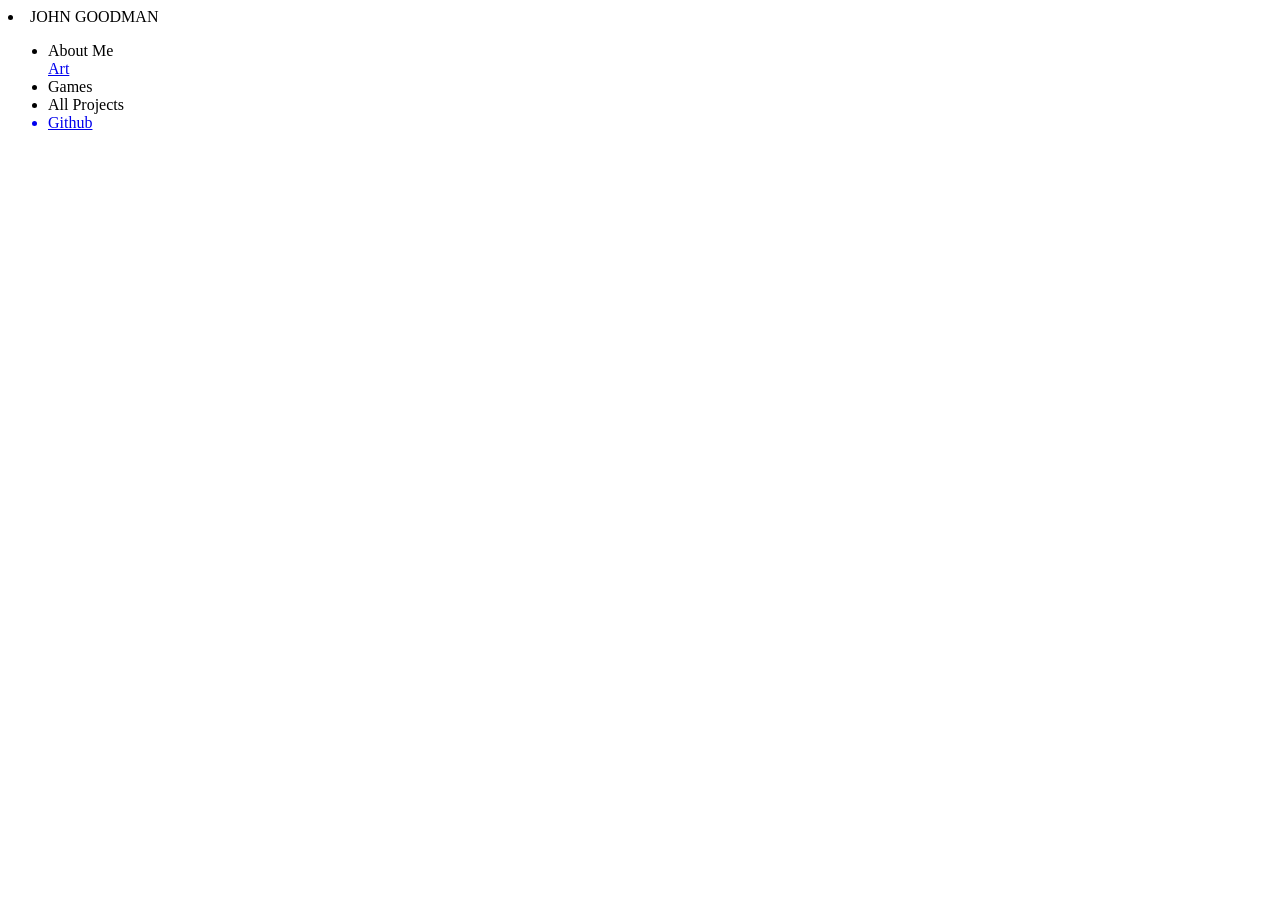
==== index.html @ aa2f59a4 "Fix link redirects to new domain." ====
<!DOCTYPE HTML>
<html>
	<head>
		<title>Abol Bridge</title>
		<meta charset='utf-8' />
		<link rel='icon' href='assets/images/icon.jpg'/>
		<meta name='viewport' content='width=device-width, initial-scale=1' />
		<script src='assets/js/content.js'></script>
		<script src='assets/js/pageloader.js'></script>
		<script>
		  (function(i,s,o,g,r,a,m){i['GoogleAnalyticsObject']=r;i[r]=i[r]||function(){
		  (i[r].q=i[r].q||[]).push(arguments)},i[r].l=1*new Date();a=s.createElement(o),
		  m=s.getElementsByTagName(o)[0];a.async=1;a.src=g;m.parentNode.insertBefore(a,m)
		  })(window,document,'script','https://www.google-analytics.com/analytics.js','ga');

		  ga('create', 'UA-99728670-1', 'auto');
		  ga('send', 'pageview');

		</script>
		<link rel='stylesheet' href='assets/style/main.css' />
		<link rel='icon' type='image/ico' href='images/icon.ico' />
	</head>
	<body>
		<section class='header'>
			<li class='header-title' id='title'>JOHN GOODMAN</li>
			<ul class='right-box'>
				<li class='header-field' id='about'>About Me</li>
				<a href='https://j-goodman.github.io/art/' class='header-field' id='animation'>Art</a>
				<li class='header-field' id='games'>Games</li>
				<li class='header-field' id='all'>All Projects</li>
				<a href='https://github.com/j-goodman/' target='_blank'><li class='header-field'>Github</li></a>
			</ul>
		</section>
		<div id='loader' class='loader-collapse'></div>
		<section id='main'>
		</section>
    <!--<article class='column'>
      <h1 class='title'>The Segment Title</h1>
      <p class='block'>
        Herein be the content. Lorem ipsum dolor sit amet, consectetur adipisicing elit, sed do eiusmod tempor incididunt ut labore et dolore magna aliqua. Ut enim ad minim veniam, quis nostrud exercitation ullamco laboris nisi ut aliquip ex ea commodo consequat. Duis aute irure dolor in reprehenderit in voluptate velit esse cillum dolore eu fugiat nulla pariatur. Now is the winter of our discontent made glorious summer by this son of York, and all the clouds that lour'd upon our house in the deep bosom of the ocean buried. Grim visaged War hath smoothed his wrinkled front and now distinctly I remember it was in the bleak December, and each separate dying ember wrought its ghost upon the floor. Eagerly I wished the morrow, vainly I had sought to borrow from my books surcease of sorrow, sorrow for the lost Lenore.
      </p>
			<a class='picture'>
				<img class='image' src='./assets/images/fox.jpg'/>
				<p class='caption'>Here's a quick summary of the article that relates to the image.</p>
			</a>
    </article>-->
	</body>
</html>
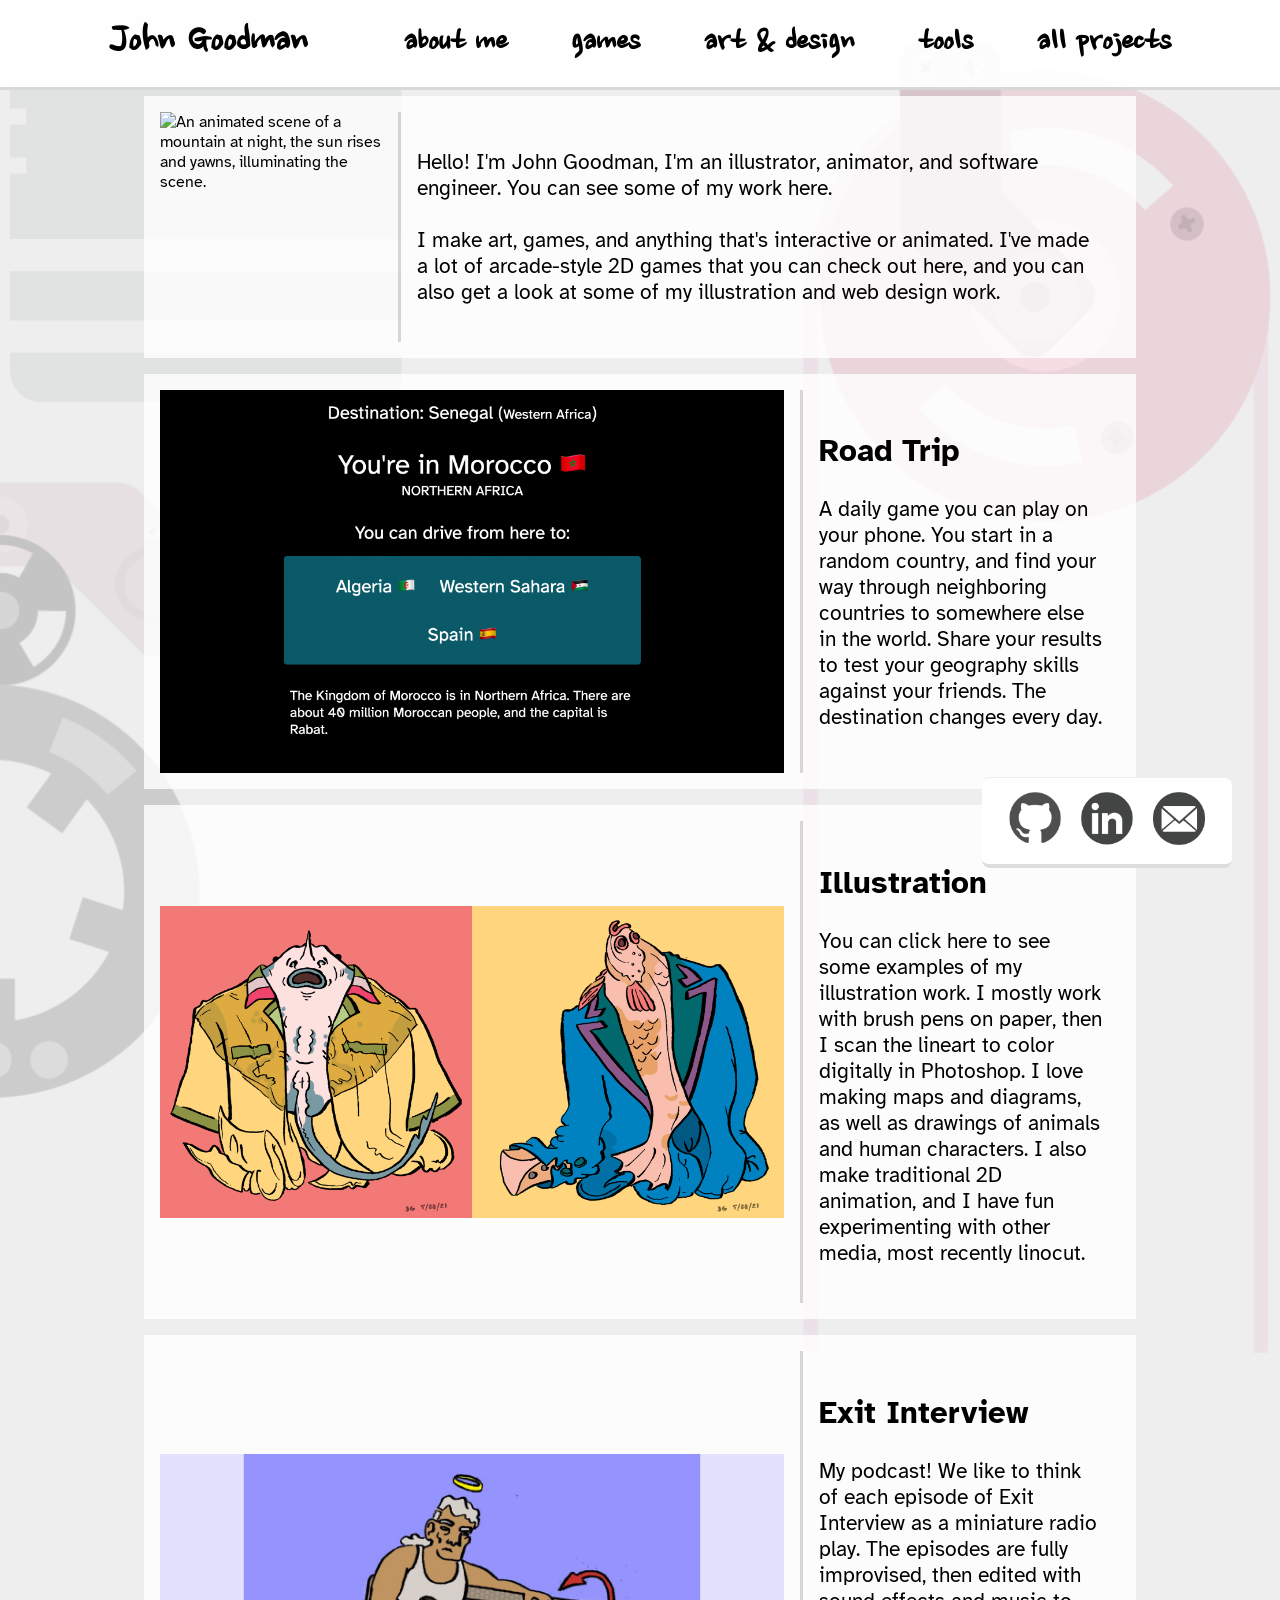
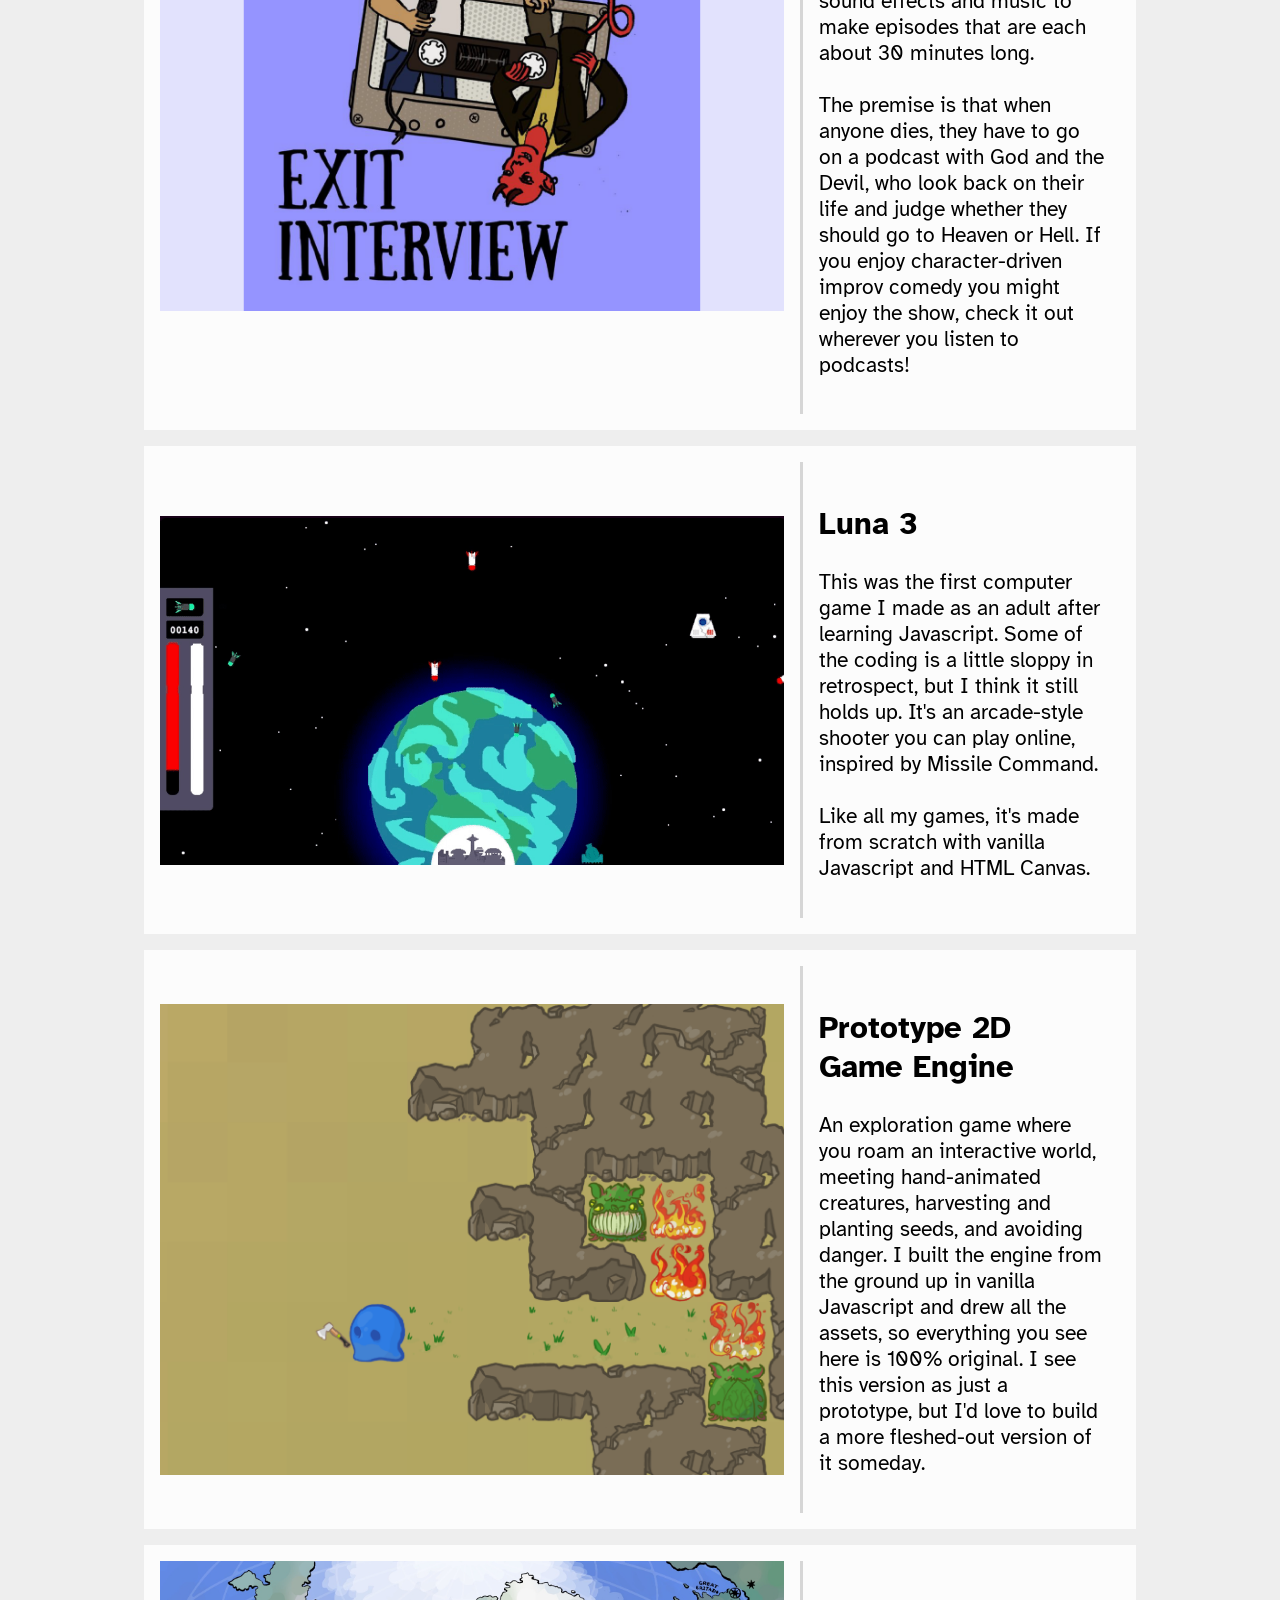
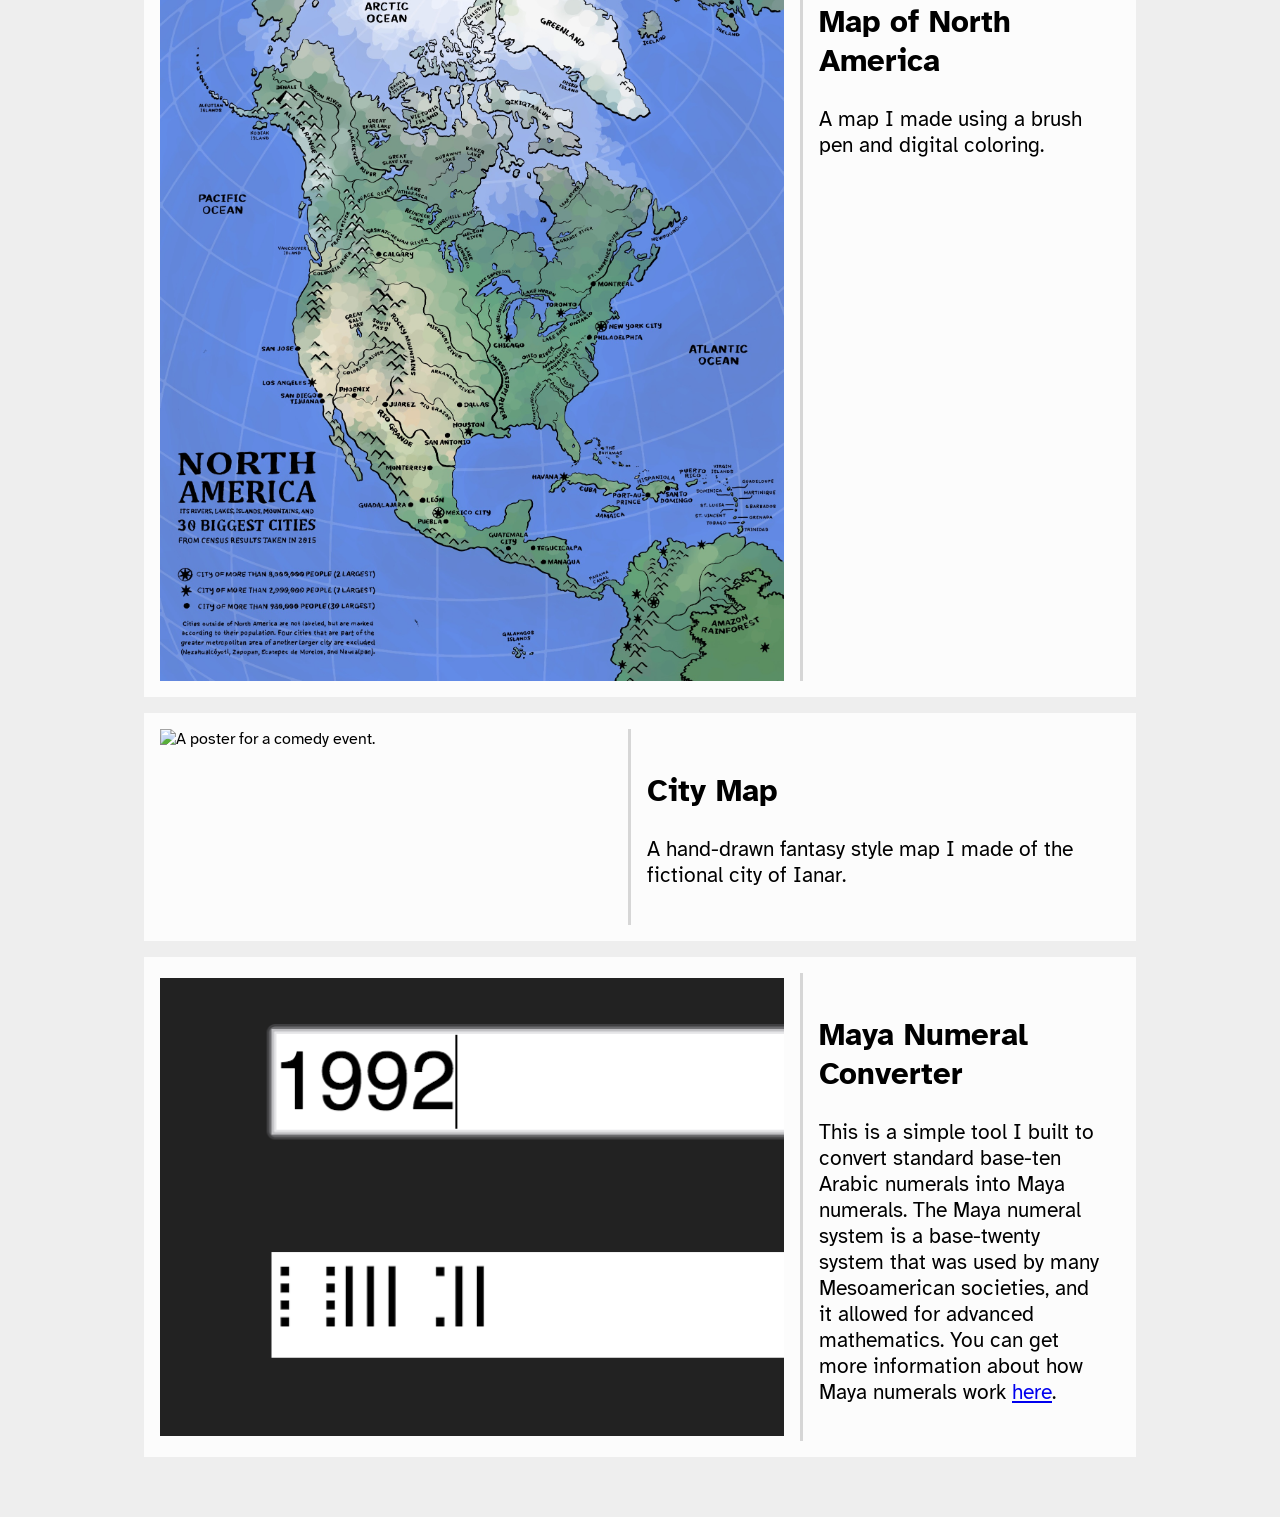
==== commit 93a815cf: "Initial commit." ====
--- a/index.html
+++ b/index.html
@@ -1,48 +1,53 @@
-<!DOCTYPE HTML>
-<html>
-	<head>
-		<title>Abol Bridge</title>
-		<meta charset='utf-8' />
-		<link rel='icon' href='assets/images/icon.jpg'/>
-		<meta name='viewport' content='width=device-width, initial-scale=1' />
-		<script src='assets/js/content.js'></script>
-		<script src='assets/js/pageloader.js'></script>
-		<script>
-		  (function(i,s,o,g,r,a,m){i['GoogleAnalyticsObject']=r;i[r]=i[r]||function(){
-		  (i[r].q=i[r].q||[]).push(arguments)},i[r].l=1*new Date();a=s.createElement(o),
-		  m=s.getElementsByTagName(o)[0];a.async=1;a.src=g;m.parentNode.insertBefore(a,m)
-		  })(window,document,'script','https://www.google-analytics.com/analytics.js','ga');
-
-		  ga('create', 'UA-99728670-1', 'auto');
-		  ga('send', 'pageview');
-
-		</script>
-		<link rel='stylesheet' href='assets/style/main.css' />
-		<link rel='icon' type='image/ico' href='images/icon.ico' />
-	</head>
-	<body>
-		<section class='header'>
-			<li class='header-title' id='title'>JOHN GOODMAN</li>
-			<ul class='right-box'>
-				<li class='header-field' id='about'>About Me</li>
-				<a href='https://j-goodman.github.io/art/' class='header-field' id='animation'>Art</a>
-				<li class='header-field' id='games'>Games</li>
-				<li class='header-field' id='all'>All Projects</li>
-				<a href='https://github.com/j-goodman/' target='_blank'><li class='header-field'>Github</li></a>
-			</ul>
-		</section>
-		<div id='loader' class='loader-collapse'></div>
-		<section id='main'>
-		</section>
-    <!--<article class='column'>
-      <h1 class='title'>The Segment Title</h1>
-      <p class='block'>
-        Herein be the content. Lorem ipsum dolor sit amet, consectetur adipisicing elit, sed do eiusmod tempor incididunt ut labore et dolore magna aliqua. Ut enim ad minim veniam, quis nostrud exercitation ullamco laboris nisi ut aliquip ex ea commodo consequat. Duis aute irure dolor in reprehenderit in voluptate velit esse cillum dolore eu fugiat nulla pariatur. Now is the winter of our discontent made glorious summer by this son of York, and all the clouds that lour'd upon our house in the deep bosom of the ocean buried. Grim visaged War hath smoothed his wrinkled front and now distinctly I remember it was in the bleak December, and each separate dying ember wrought its ghost upon the floor. Eagerly I wished the morrow, vainly I had sought to borrow from my books surcease of sorrow, sorrow for the lost Lenore.
-      </p>
-			<a class='picture'>
-				<img class='image' src='./assets/images/fox.jpg'/>
-				<p class='caption'>Here's a quick summary of the article that relates to the image.</p>
-			</a>
-    </article>-->
-	</body>
-</html>
+<!DOCTYPE html>
+<html lang="en">
+<head>
+    <meta charset="UTF-8">
+    <meta name="viewport" content="width=device-width, initial-scale=1.0">
+    <title>John Goodman</title>
+    <script defer src="animation.js"></script>
+    <script defer src="util.js"></script>
+    <script defer src="content.js"></script>
+    <link rel="stylesheet" href="style.css">
+    <link rel="icon" type="image/png" href="assets/icons/jg.png">
+</head>
+<body>
+    <ul class="header-bar" id="header-bar">
+        <h1>John Goodman</h1>
+        <li>about me</li>
+        <li>games</li>
+        <li>art & design</li>
+        <li>tools</li>
+        <li>all projects</li>
+        <img id="hamburger" class="hamburger icon" src="assets/icons/hamburger.png"></img>
+        <div class="hamburger-menu" id="hamburger-menu">
+            <div class="hamburger-menu-button">about me</div>
+            <div class="hamburger-menu-button">games</div>
+            <div class="hamburger-menu-button">art & design</div>
+            <div class="hamburger-menu-button">tools</div>
+            <div class="hamburger-menu-button">all projects</div>
+        </div>
+    </ul>
+    <div class="content-container" id="content-container"></div>
+    <div class="social-link-container">
+        <div class="copy-alert" id="copy-alert">
+            Copied to clipboard.
+        </div>
+        <div class="email-container" id="email-container">
+            <div id="email-address">johncurtisgoodman@gmail.com</div>
+            <img id="email-copy-button" src="assets/icons/copy.png" alt="copy icon">
+        </div>
+        <div class="social-links">
+            <a href="https://github.com/j-goodman" target="_blank"><img class="icon" src="assets/icons/github.png" alt="github logo"></a>
+            <a href="https://www.linkedin.com/in/jbgoodman/" target="_blank"><img class="icon" src="assets/icons/linkedin.png" alt="linkedin logo"></a>
+            <div id="email-button"><img class="icon" src="assets/icons/mail.png" alt="mail symbol"></div>
+        </div>
+    </div>
+    <img class="background-asset" src="assets/tape-deck/backframe.png" id="backframe">
+    <img class="background-asset" src="assets/tape-deck/belt.png" id="belt">
+    <img class="background-asset" src="assets/tape-deck/wheel-3.png" id="wheel-3">
+    <img class="background-asset" src="assets/tape-deck/fastener-2.png" id="fastener-2">
+    <img class="background-asset" src="assets/tape-deck/fastener-1.png" id="fastener-1">
+    <img class="background-asset" src="assets/tape-deck/wheel-1.png" id="wheel-1">
+    <img class="background-asset" src="assets/tape-deck/wheel-2.png" id="wheel-2">
+</body>
+</html>
--- a/style.css
+++ b/style.css
@@ -0,0 +1,274 @@
+@import url('https://fonts.googleapis.com/css2?family=Atkinson+Hyperlegible:ital,wght@0,400;0,700;1,400;1,700&family=Nanum+Brush+Script&display=swap');
+
+body {
+    background-color: #eee;
+    display: flex;
+    flex-direction: column;
+    font-family: "Atkinson Hyperlegible", sans-serif;
+    font-style: normal;
+    font-weight: 400;
+    margin: 0;
+}
+
+ul {
+    list-style: none;
+}
+
+img {
+    object-fit: contain;
+}
+
+.background-asset {
+    display: none;
+    position: fixed;
+    z-index: -1;
+}
+
+.header-bar {
+    background: rgba(255, 255, 255, .95);
+    border-bottom: 3px solid rgba(0, 0, 0, .15);
+    font-family: "Nanum Brush Script", sans-serif;
+    font-weight: 700;
+    font-style: normal;
+    display: flex;
+    flex-direction: row;
+    margin: 0;
+    justify-content: center;
+    padding: 0;
+    position: fixed;
+    width: 100vw;
+    z-index: 1;
+}
+
+.header-bar li, .header-bar h1 {
+    align-items: center;
+    display: flex;
+    font-size: 2.25em;
+    padding: 16px 32px;
+    transition: all .2s;
+}
+
+.header-bar li:hover {
+    cursor: pointer;
+    color: #757;
+    transform: scale(1.05);
+}
+
+.header-bar h1 {
+    margin: 0;
+    margin-right: 32px;
+    font-size: 2.75em;
+}
+
+.content-container {
+    align-items: center;
+    display: flex;
+    flex-direction: column;
+    justify-content: center;
+    margin-bottom: 60px;
+    margin-top: 80px;
+}
+
+.content-block {
+    background: rgba(255, 255, 255, .8);
+    color: #000;
+    display: flex;
+    flex-direction: row;
+    margin-top: 16px;
+    padding: 16px;
+    text-decoration: none;
+    width: 75vw;
+}
+
+.content-block img {
+    transition: .2s;
+    width: 65%;
+}
+
+.content-block iframe {
+    transition: .2s;
+    min-width: 65%;
+    max-width: 100%;
+}
+
+a.content-block img {
+    cursor: pointer;
+}
+
+a.content-block:hover {
+    img {
+        transform: scale(1.02)
+    }
+}
+
+@media screen and (max-width: 1150px) {
+    .header-bar {
+        font-size: .8em;
+    }
+}
+
+@media screen and (max-width: 1050px) {
+    .content-block {
+        flex-direction: column;
+        background: rgba(255, 255, 255, .4);
+        width: 90vw;
+    }
+
+    .content-block img {
+        width: 100%;
+    }
+}
+
+@media screen and (max-width: 820px) {
+    .header-bar {
+        justify-content: left;
+    }
+
+    .header-bar li {
+        display: none;
+    }
+
+    .header-bar .hamburger {
+        display: block;
+    }
+}
+
+
+.content-block .text {
+    border-left: 3px solid rgba(0, 0, 0, .15);
+    margin-left: 16px;
+    font-size: 1.3em;
+    padding: 16px;
+}
+
+.social-link-container {
+    bottom: 32px;
+    display: flex;
+    flex-direction: column;
+    position: fixed;
+    right: 48px;
+    width: 250px;
+}
+
+.email-container, .copy-alert {
+    align-items: center;
+    background-color: #fff;
+    border-bottom: 2px solid #ddd;
+    border-radius: 4px;
+    border-top: 1px solid #eee;
+    display: flex;
+    flex-direction: row;
+    font-size: 1.3em;
+    padding: 8px 16px;
+    transition: all .2s;
+    margin-bottom: -60px;
+    opacity: 0;
+    width: 330px;
+    transform: translate(-112px, 0)
+}
+
+.reveal {
+    margin-bottom: 3px;
+    opacity: 1;
+}
+
+.email-container img {
+    border-bottom: 2px solid #ddd;
+    border-top: 1px solid #eee;
+    border-radius: 4px;
+    cursor: pointer;
+    transition: all .1s;
+    margin-left: 8px;
+    padding: 6px;
+    width: 22px;
+}
+
+.email-container img:hover {
+    border-bottom: 4px solid #ddd;
+}
+
+.social-links {
+    background-color: #fff;
+    border-radius: 8px;
+    display: flex;
+    flex-direction: row;
+    padding: 8px;
+    border-bottom: 4px solid #ddd;
+    border-top: 1px solid #eee;
+    justify-content: center;
+    z-index: 1;
+}
+
+.social-links .icon {
+    cursor: pointer;
+    margin: 4px 8px;
+    opacity: .75;
+    transition: all .1s;
+}
+
+.social-links .icon:hover {
+    margin: 4px 8px;
+    opacity: 1;
+}
+
+.icon {
+    width: 56px;
+}
+
+.hamburger {
+    display: none;
+    position: fixed;
+    right: 14px;
+    top: 14px;
+    opacity: .65;
+    width: 44px;
+}
+
+.hamburger-menu {
+    background: #fff;
+    border-radius: 16px;
+    display: none;
+    font-size: 3em;
+    left: 3vw;
+    position: fixed;
+    align-items: center;
+    top: 75px;
+    width: 94vw;
+}
+
+.hamburger-menu div {
+    margin: 20px 0;
+    border-bottom: 2px solid #ddd;
+}
+
+.hamburger-menu div:hover {
+    opacity: .5;
+}
+
+.open-menu {
+    display: flex;
+    flex-direction: column;
+}
+
+@media screen and (max-width: 1050px) {
+    .social-link-container {
+        bottom: 14px;
+        display: flex;
+        flex-direction: column;
+        position: fixed;
+        left: 2.5vw;
+        width: 90vw;
+    }
+    
+    .email-container, .copy-alert {
+        transform: translate(-5vw, 0);
+        font-size: 1.1em;
+        align-items: center;
+        justify-content: center;
+        width: 100vw;
+    }
+
+    .email-container img {
+        width: 40px;
+    }
+}
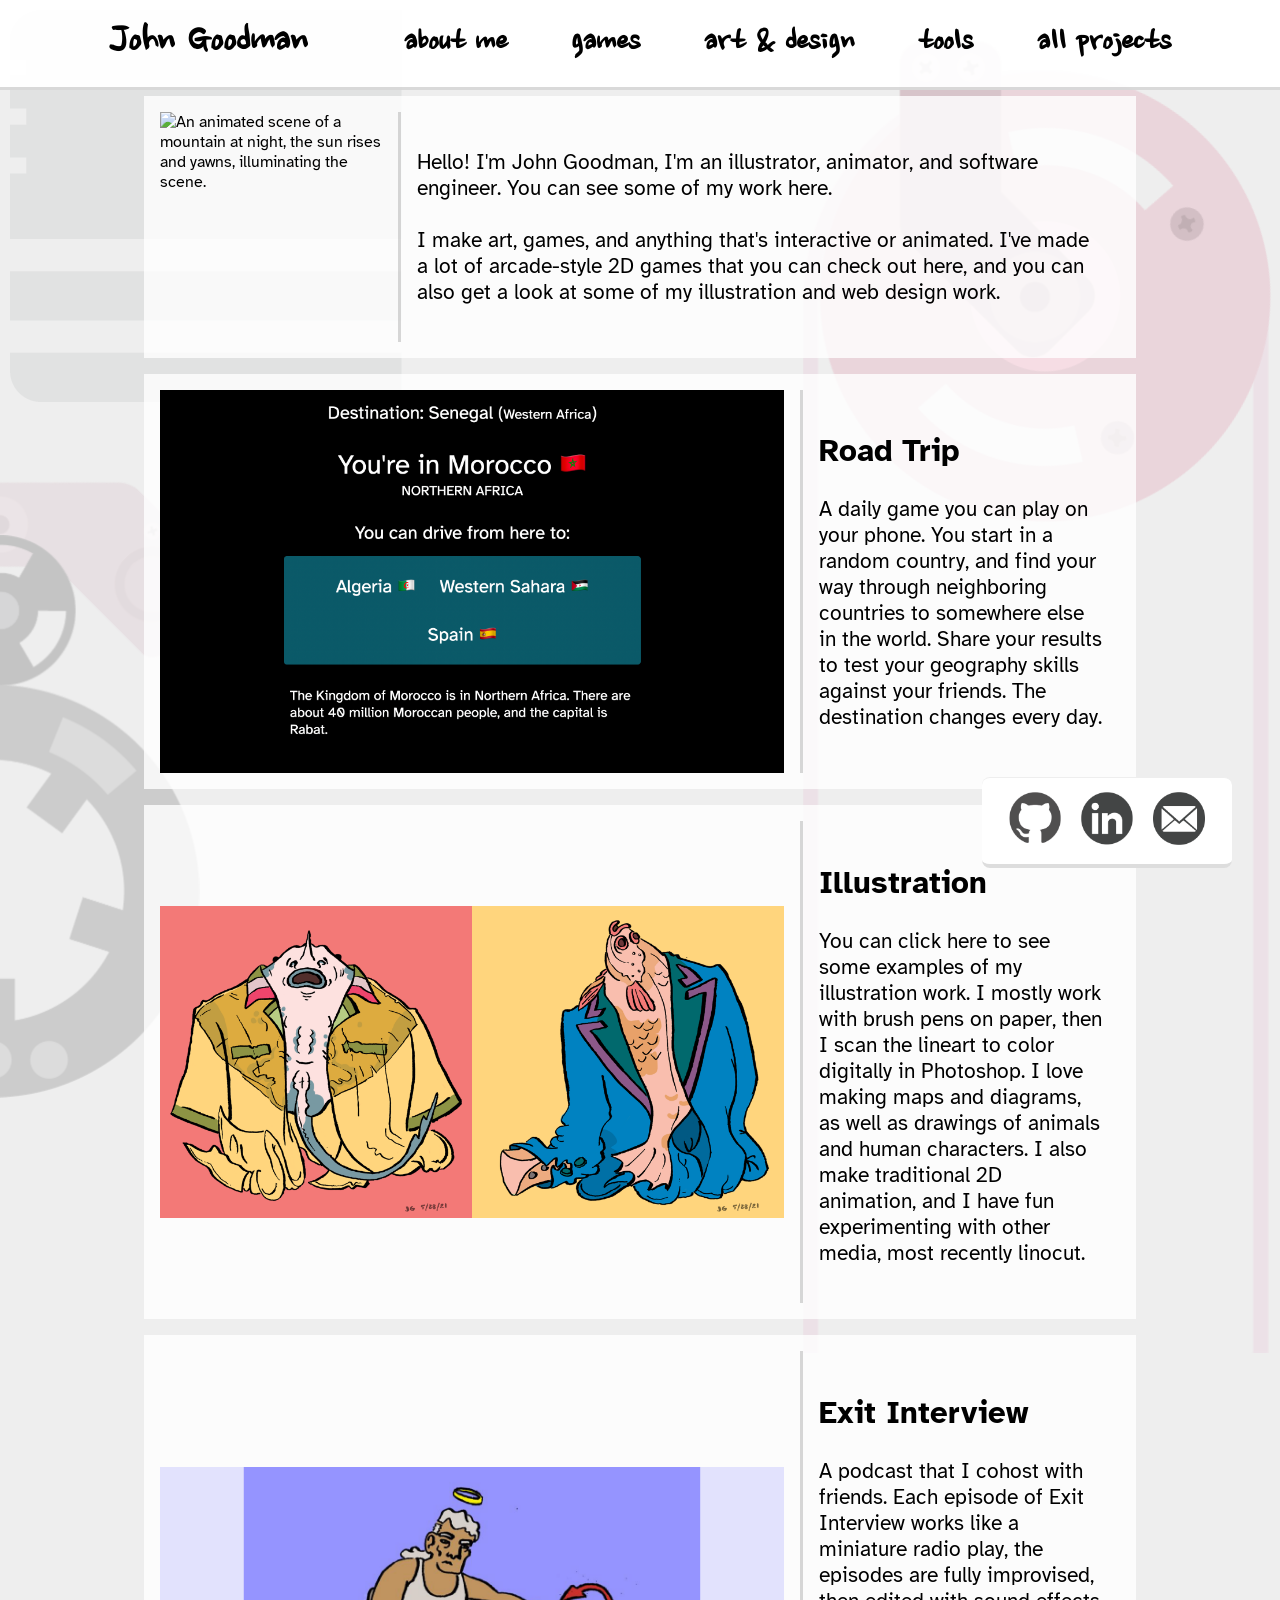
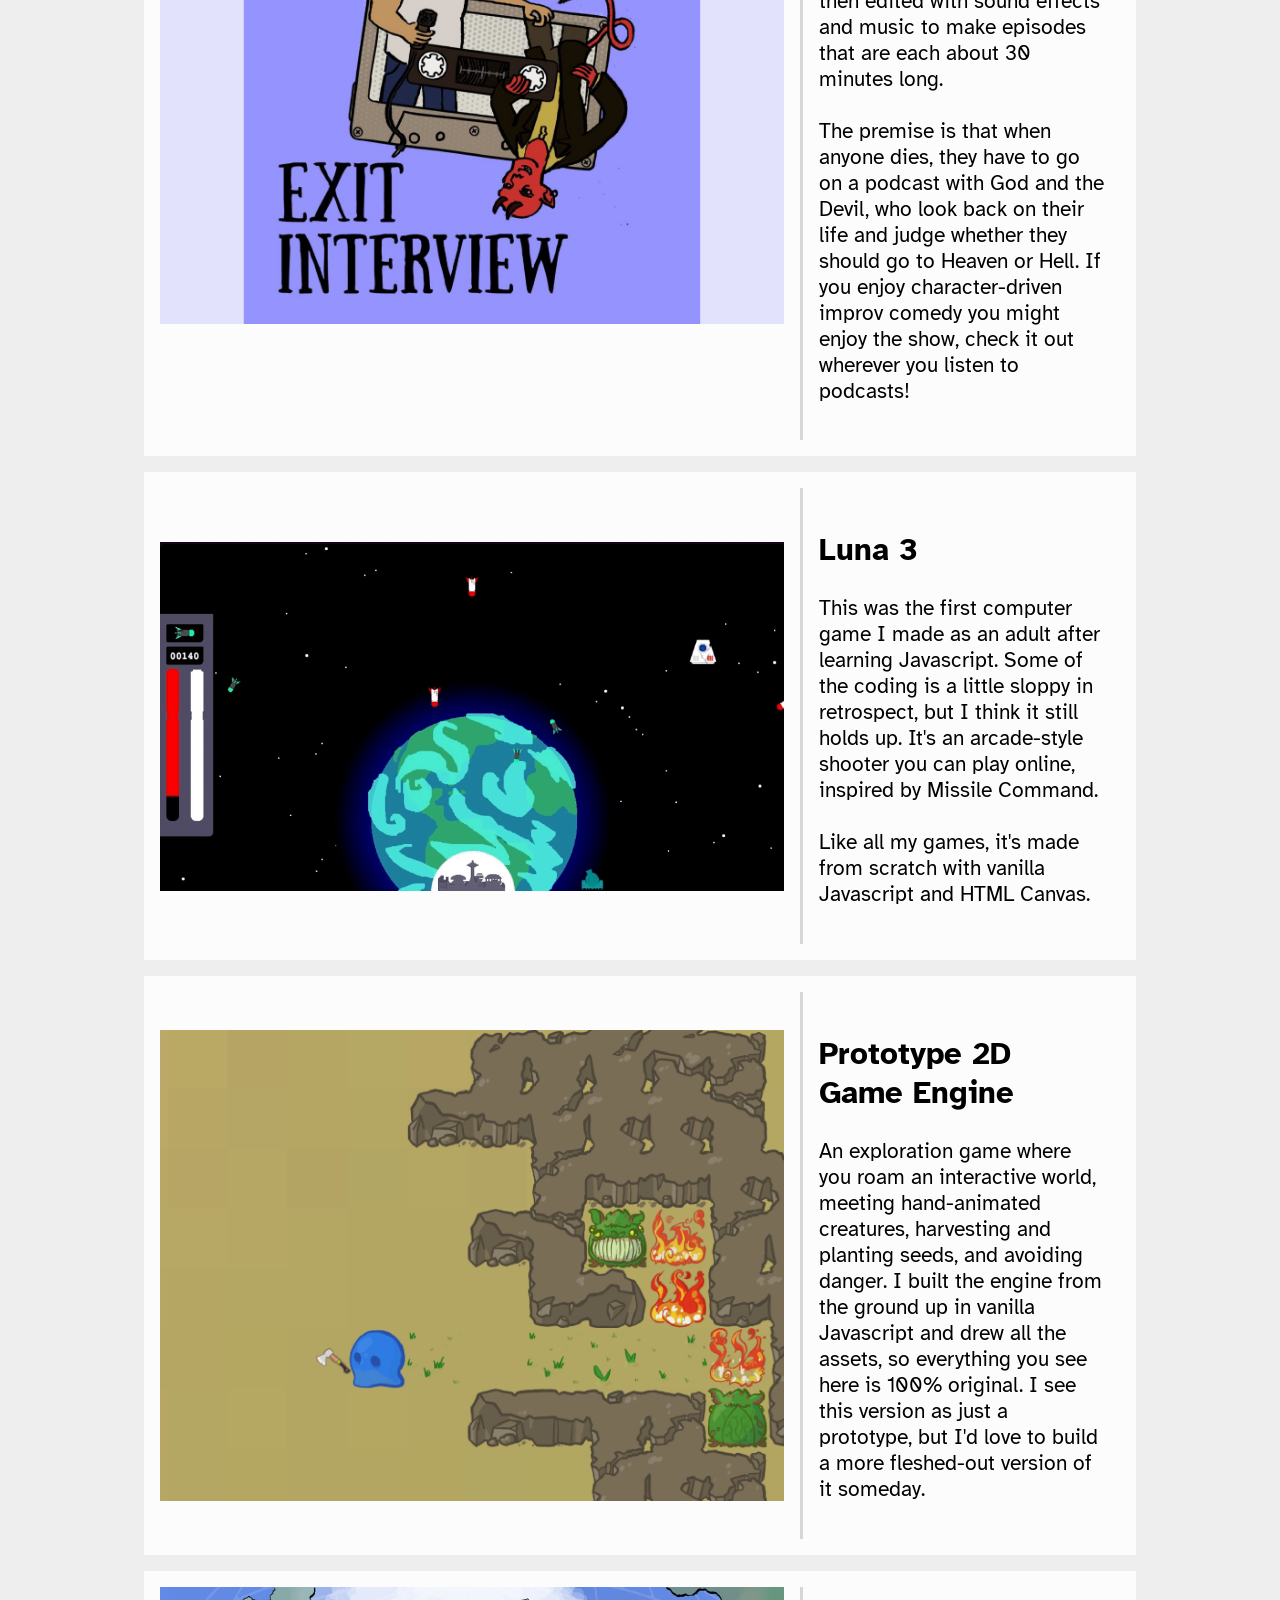
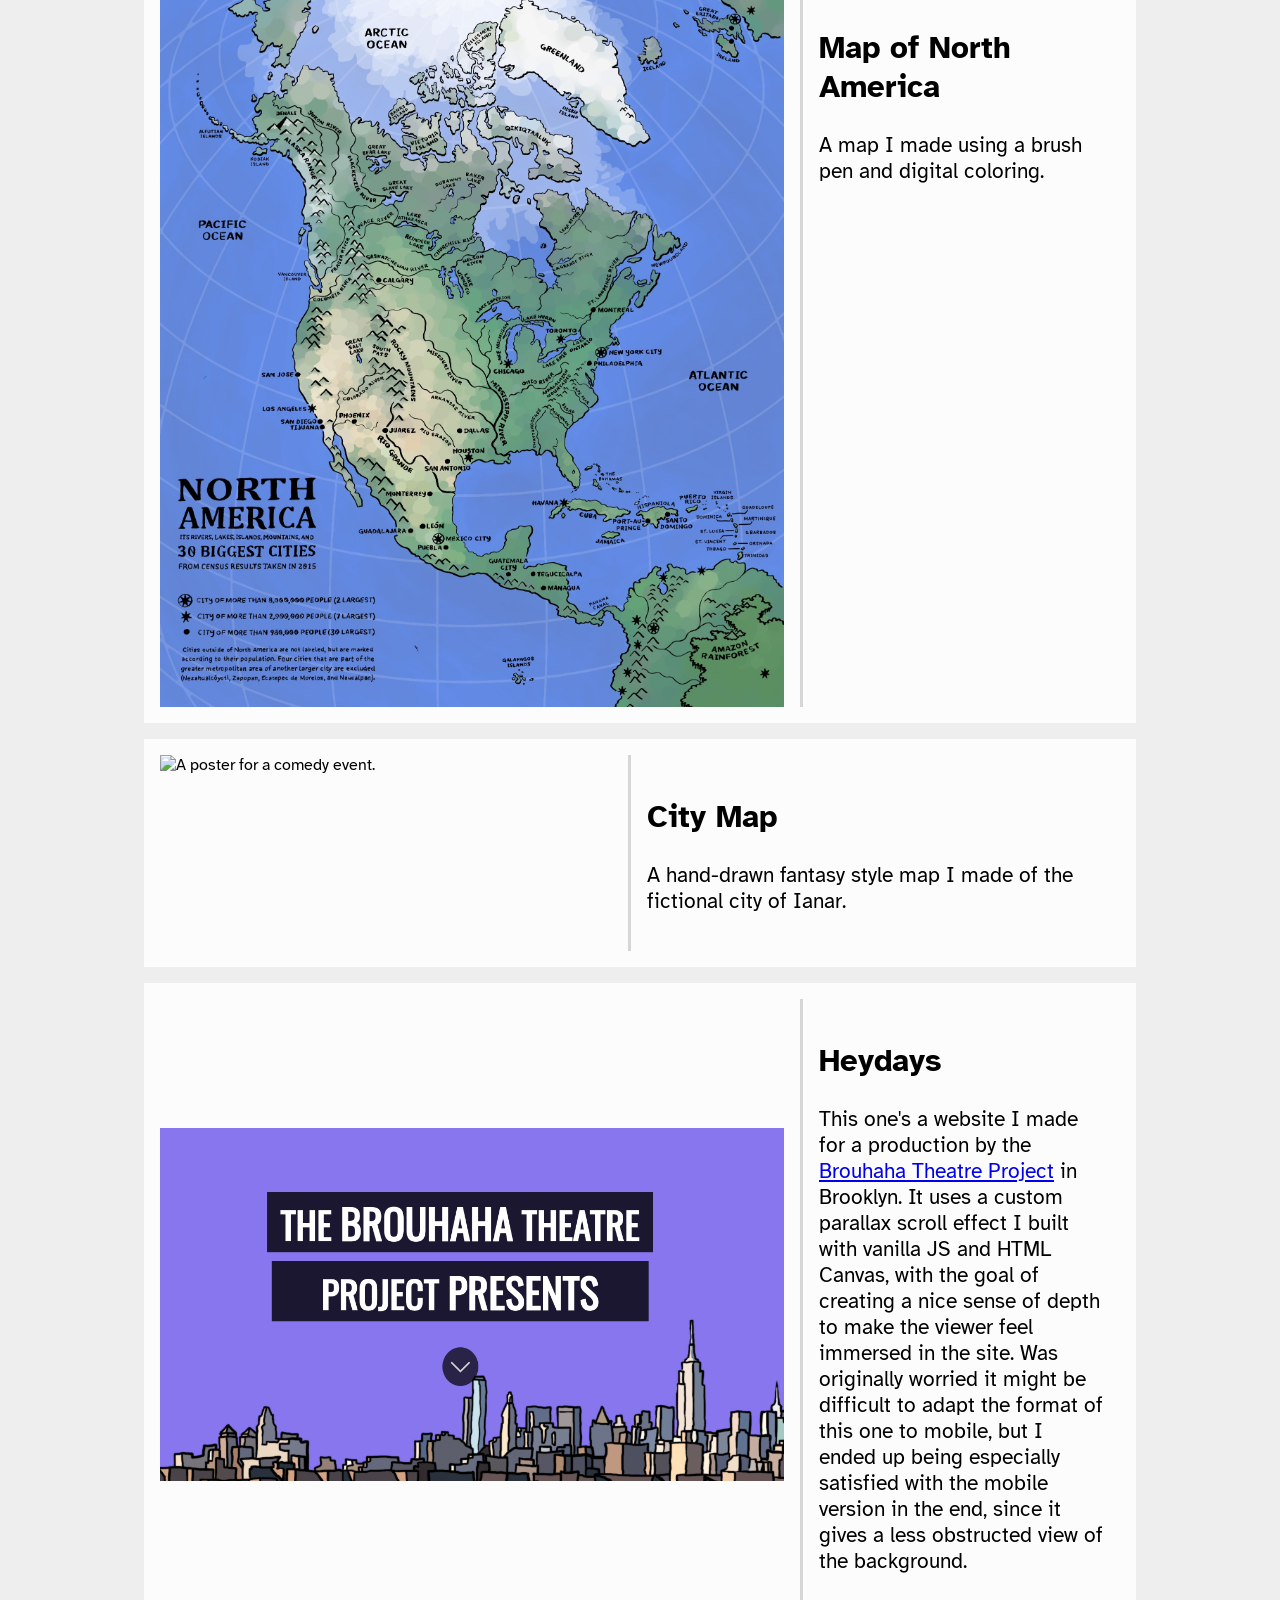
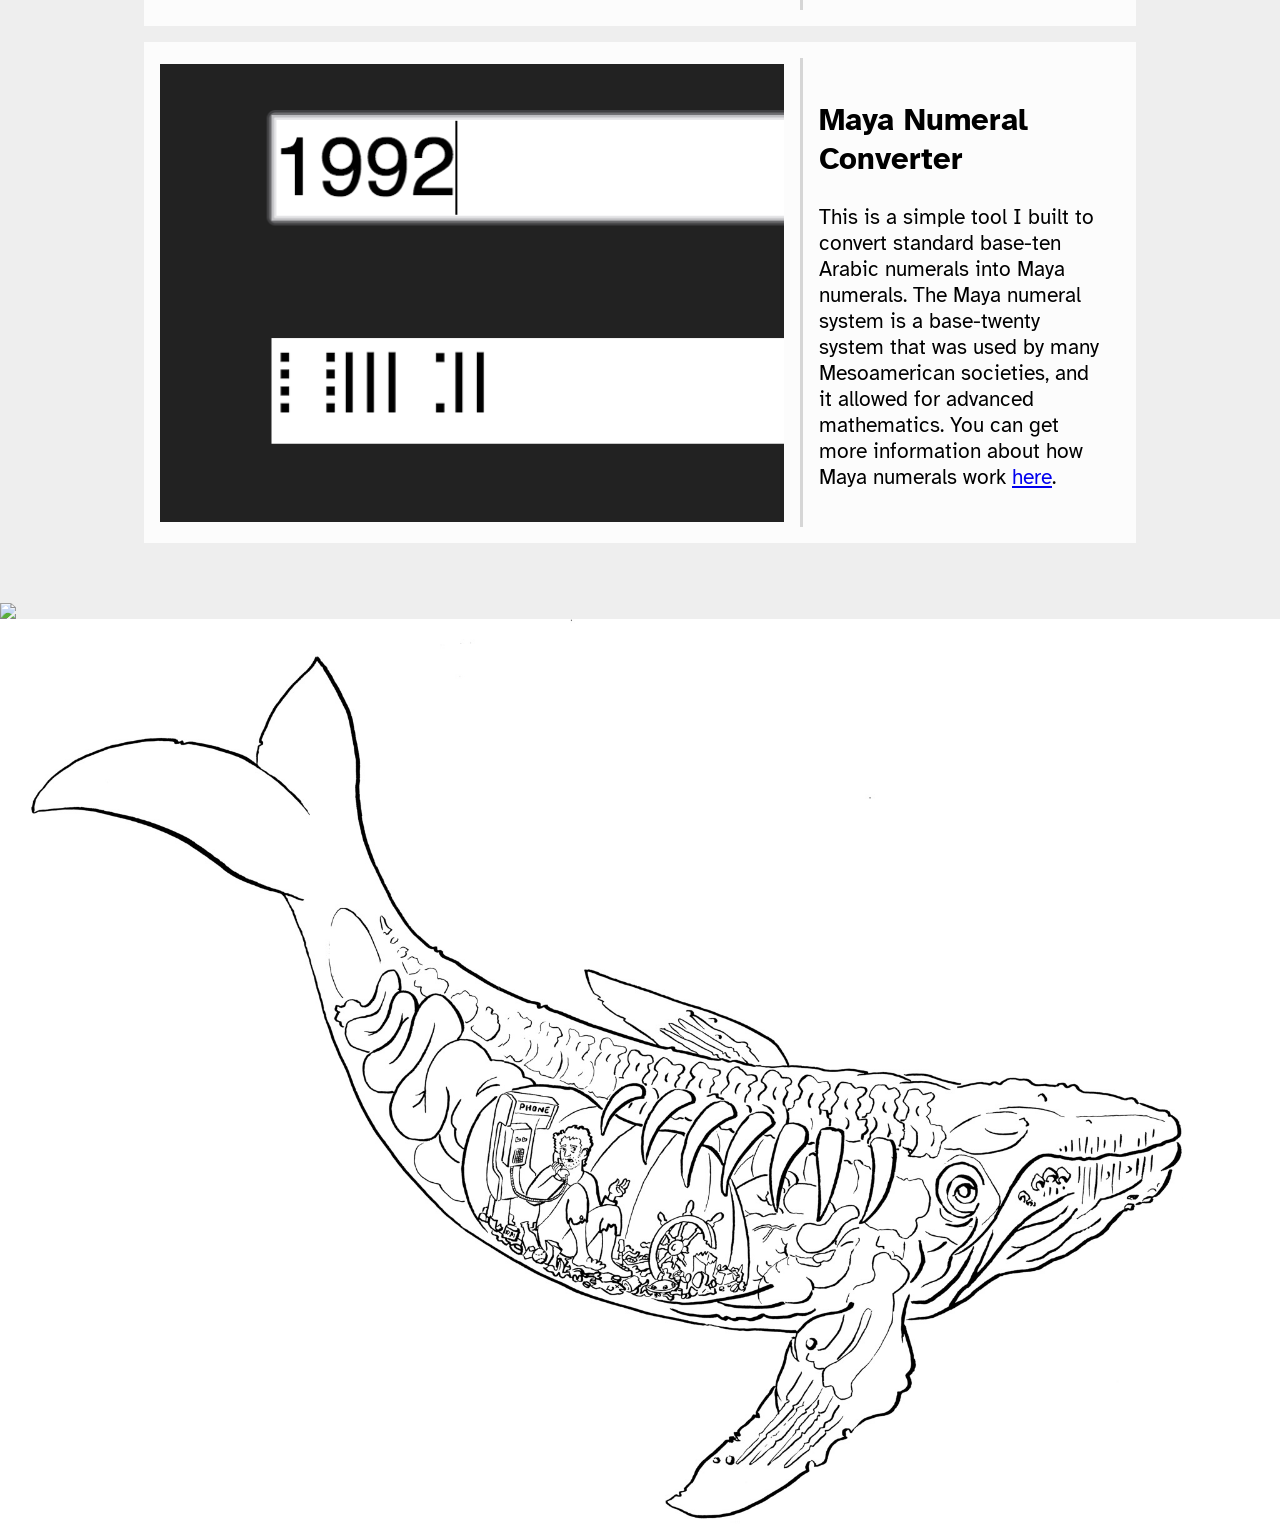
==== commit 8c504d92: "Add laser cutter template." ====
--- a/index.html
+++ b/index.html
@@ -49,5 +49,7 @@
     <img class="background-asset" src="assets/tape-deck/fastener-1.png" id="fastener-1">
     <img class="background-asset" src="assets/tape-deck/wheel-1.png" id="wheel-1">
     <img class="background-asset" src="assets/tape-deck/wheel-2.png" id="wheel-2">
+    <img class="preload-image" src="assets/solar-system.png">
+    <img class="preload-image" src="assets/whale-belly.png">
 </body>
 </html>
--- a/style.css
+++ b/style.css
@@ -252,16 +252,17 @@
 
 @media screen and (max-width: 1050px) {
     .social-link-container {
-        bottom: 14px;
+        bottom: 4px;
         display: flex;
         flex-direction: column;
         position: fixed;
-        left: 2.5vw;
+        left: 5vw;
+        transform: scale(0.85);
         width: 90vw;
     }
     
     .email-container, .copy-alert {
-        transform: translate(-5vw, 0);
+        transform: translate(-10vw, 0);
         font-size: 1.1em;
         align-items: center;
         justify-content: center;
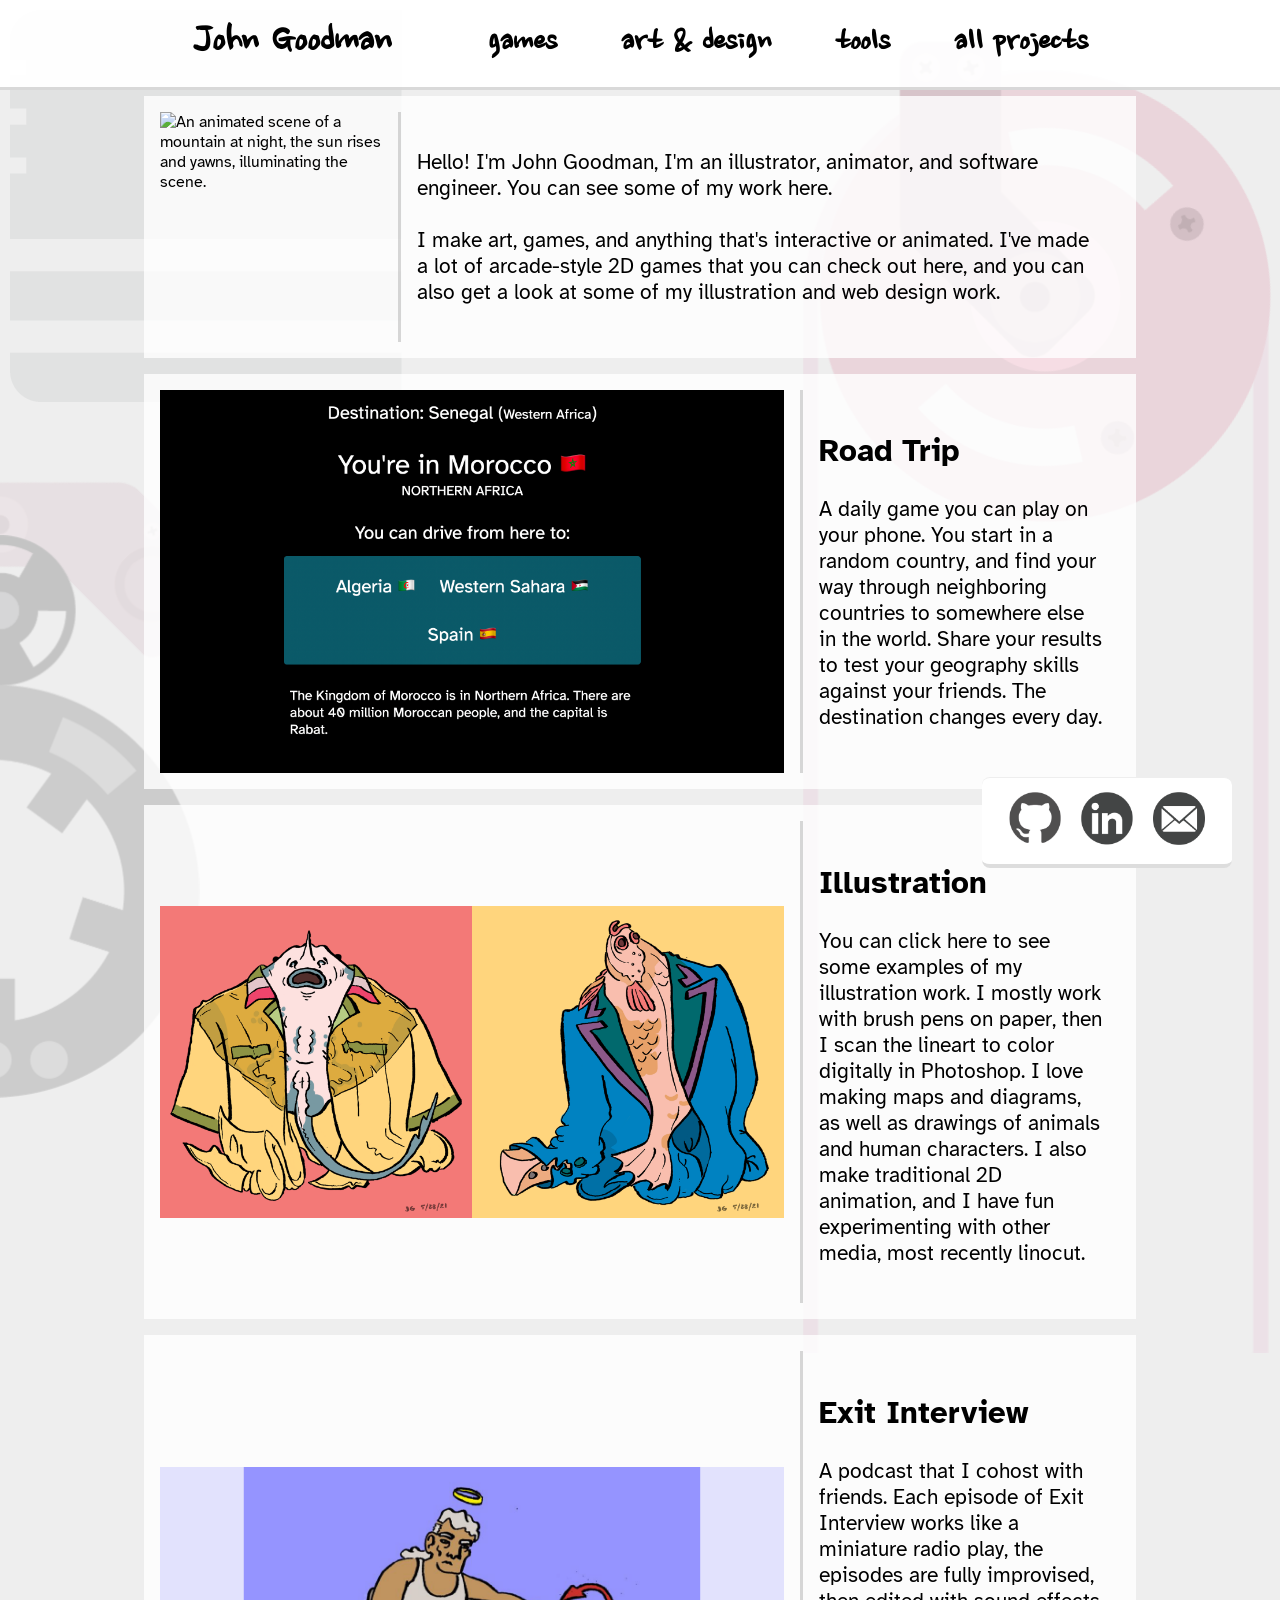
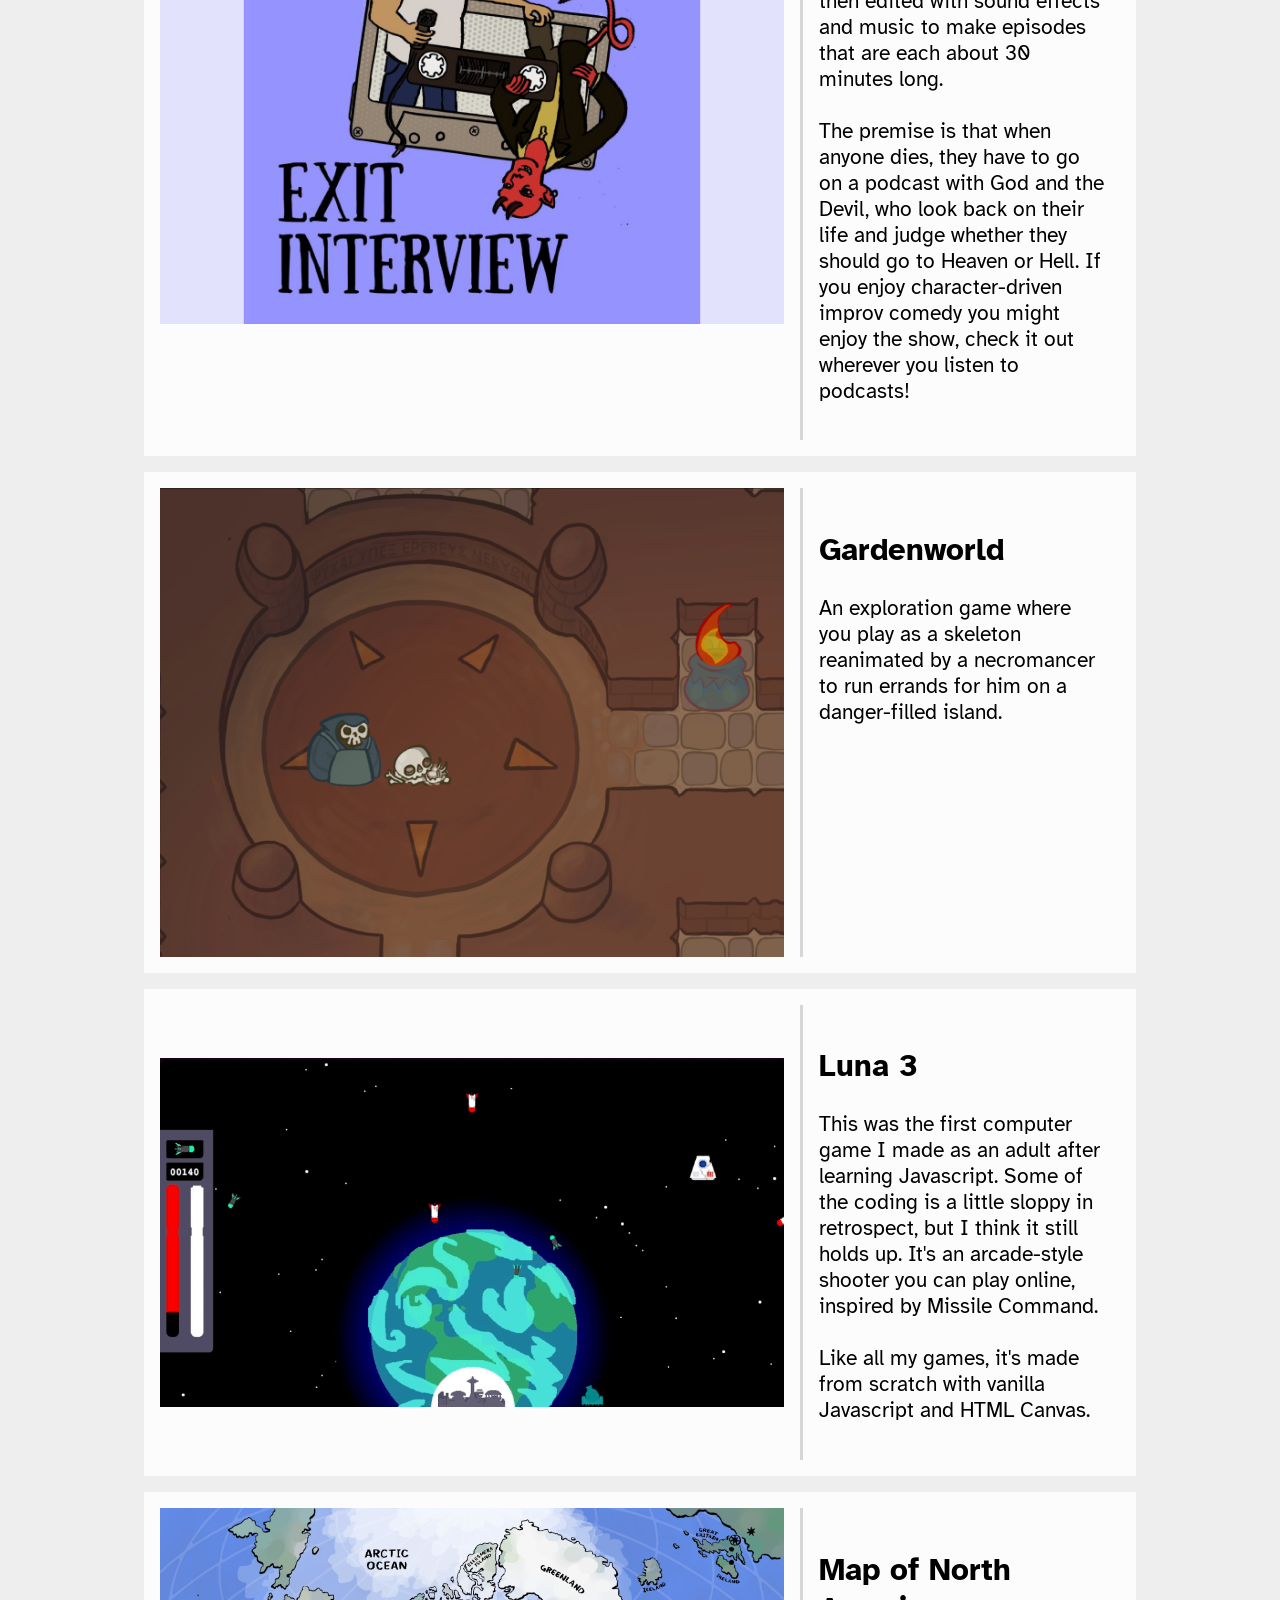
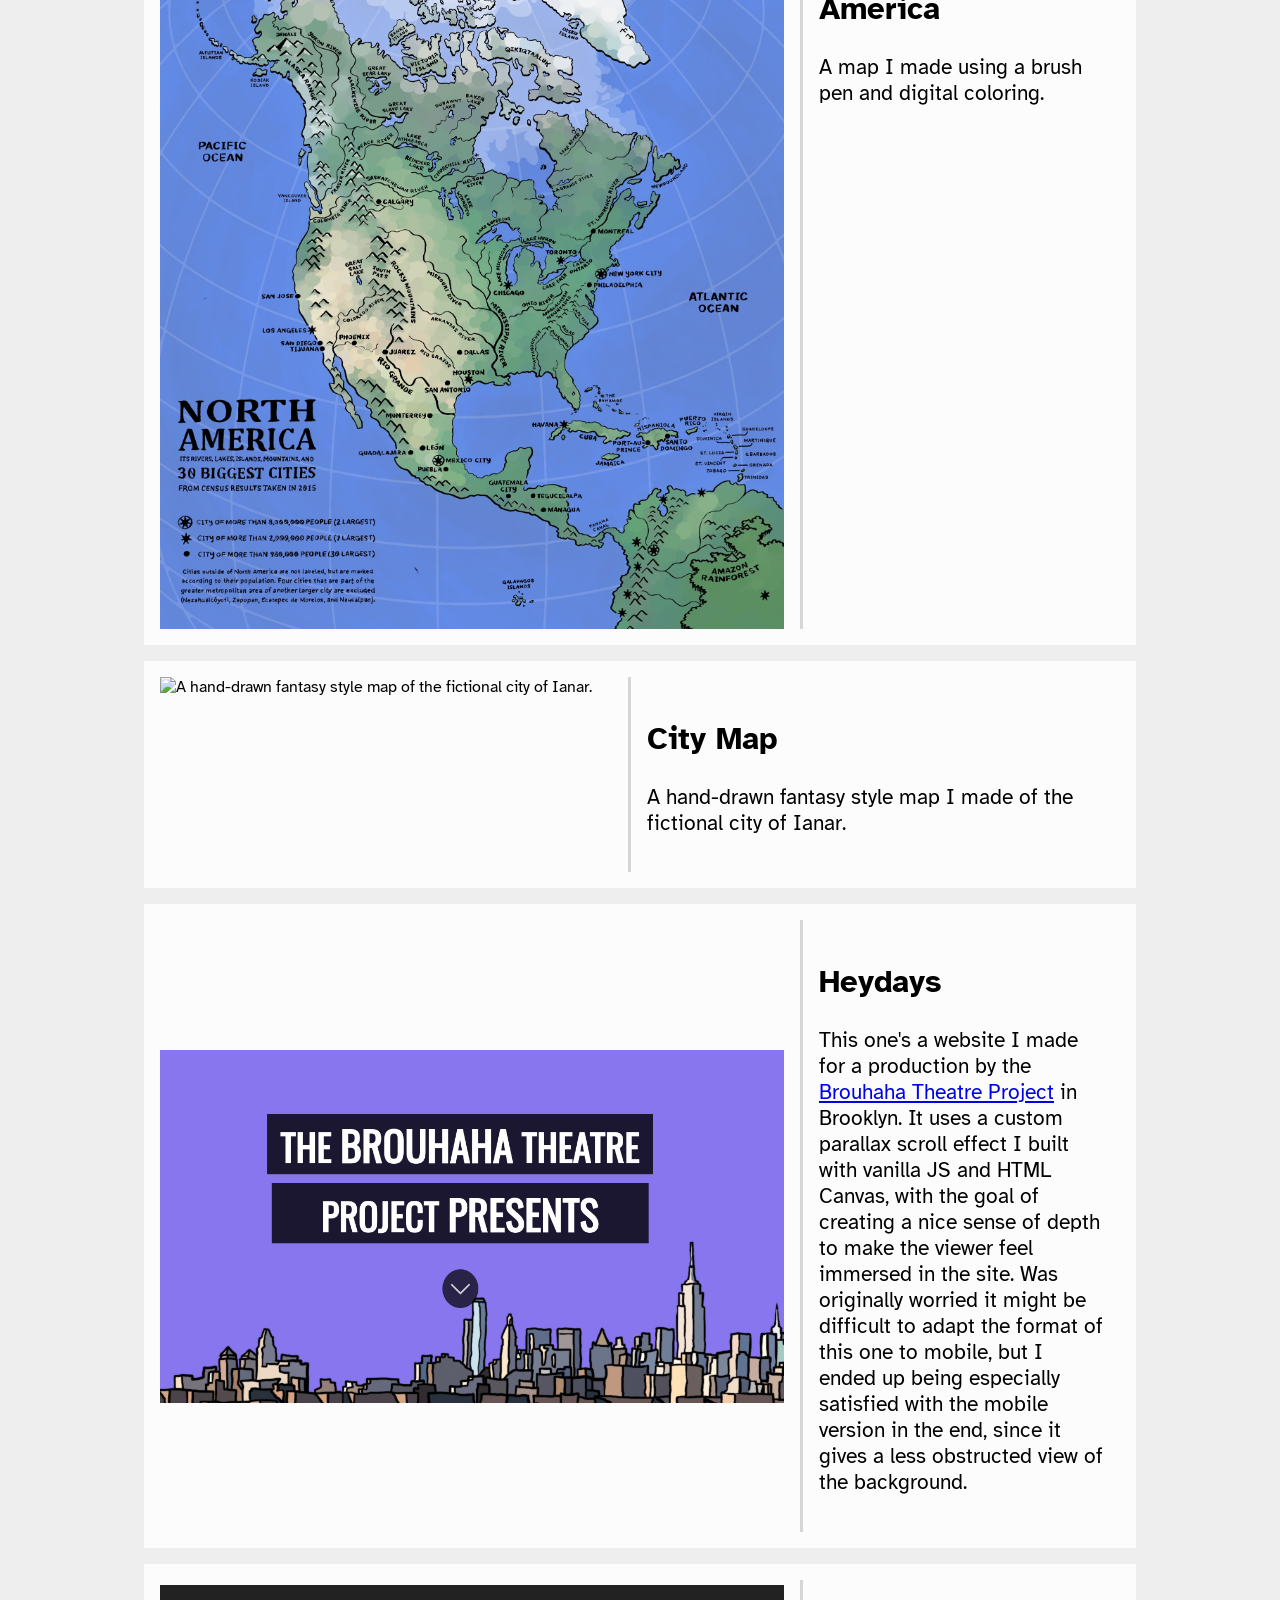
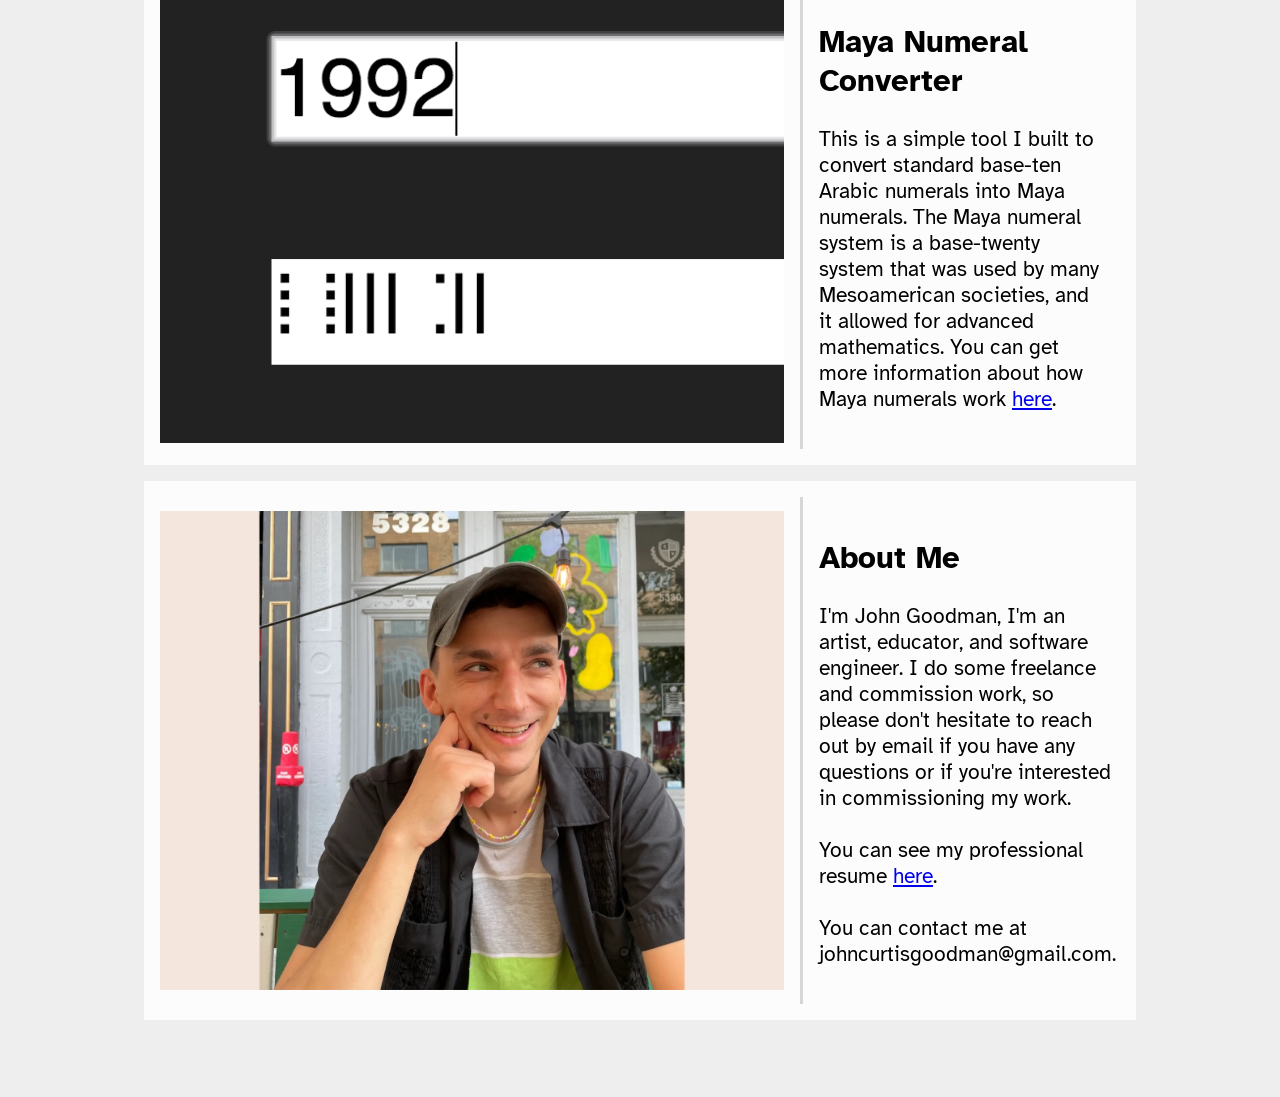
==== commit f9b37bb7: "Update content." ====
--- a/index.html
+++ b/index.html
@@ -13,7 +13,6 @@
 <body>
     <ul class="header-bar" id="header-bar">
         <h1>John Goodman</h1>
-        <li>about me</li>
         <li>games</li>
         <li>art & design</li>
         <li>tools</li>
--- a/style.css
+++ b/style.css
@@ -18,10 +18,20 @@
     object-fit: contain;
 }
 
+video {
+    max-width: 400px;
+}
+
 .background-asset {
     display: none;
     position: fixed;
     z-index: -1;
+}
+
+.preload-image {
+    opacity: 0;
+    max-width: 1px;
+    width: 1px;
 }
 
 .header-bar {
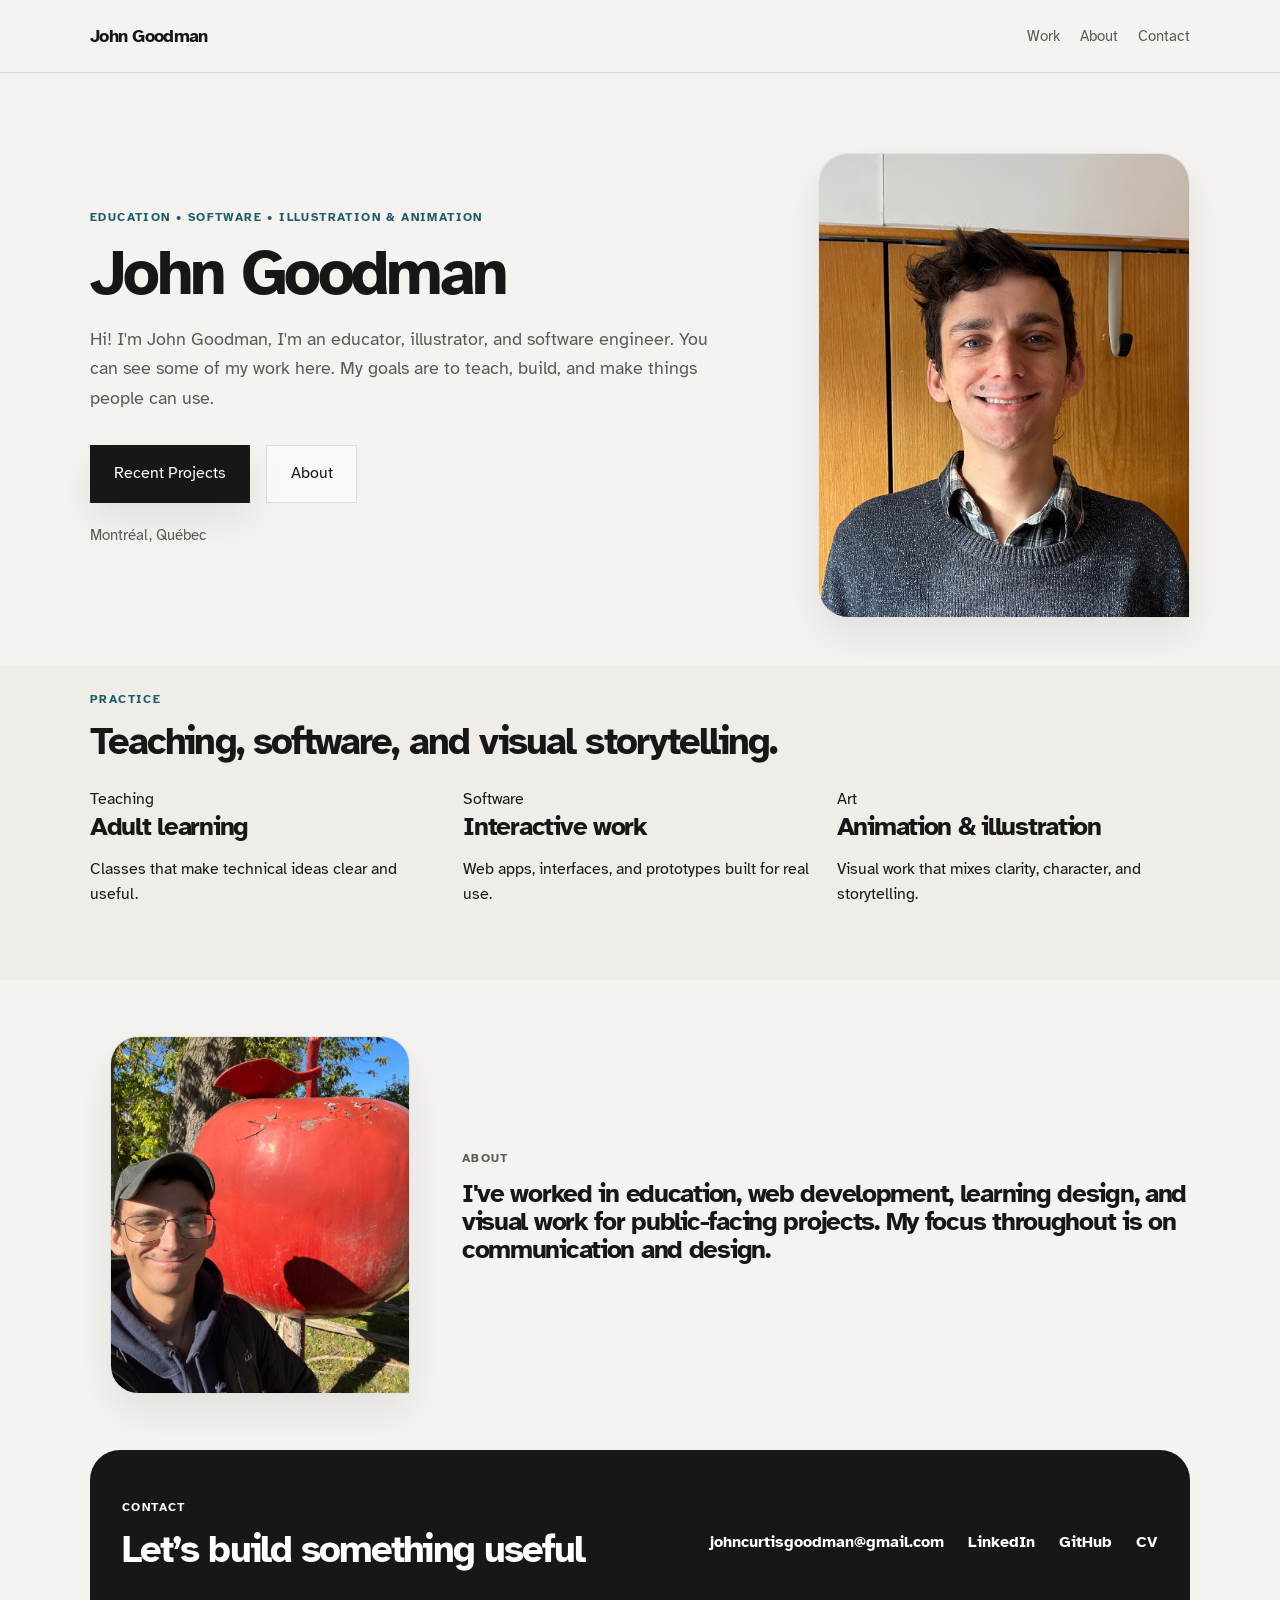
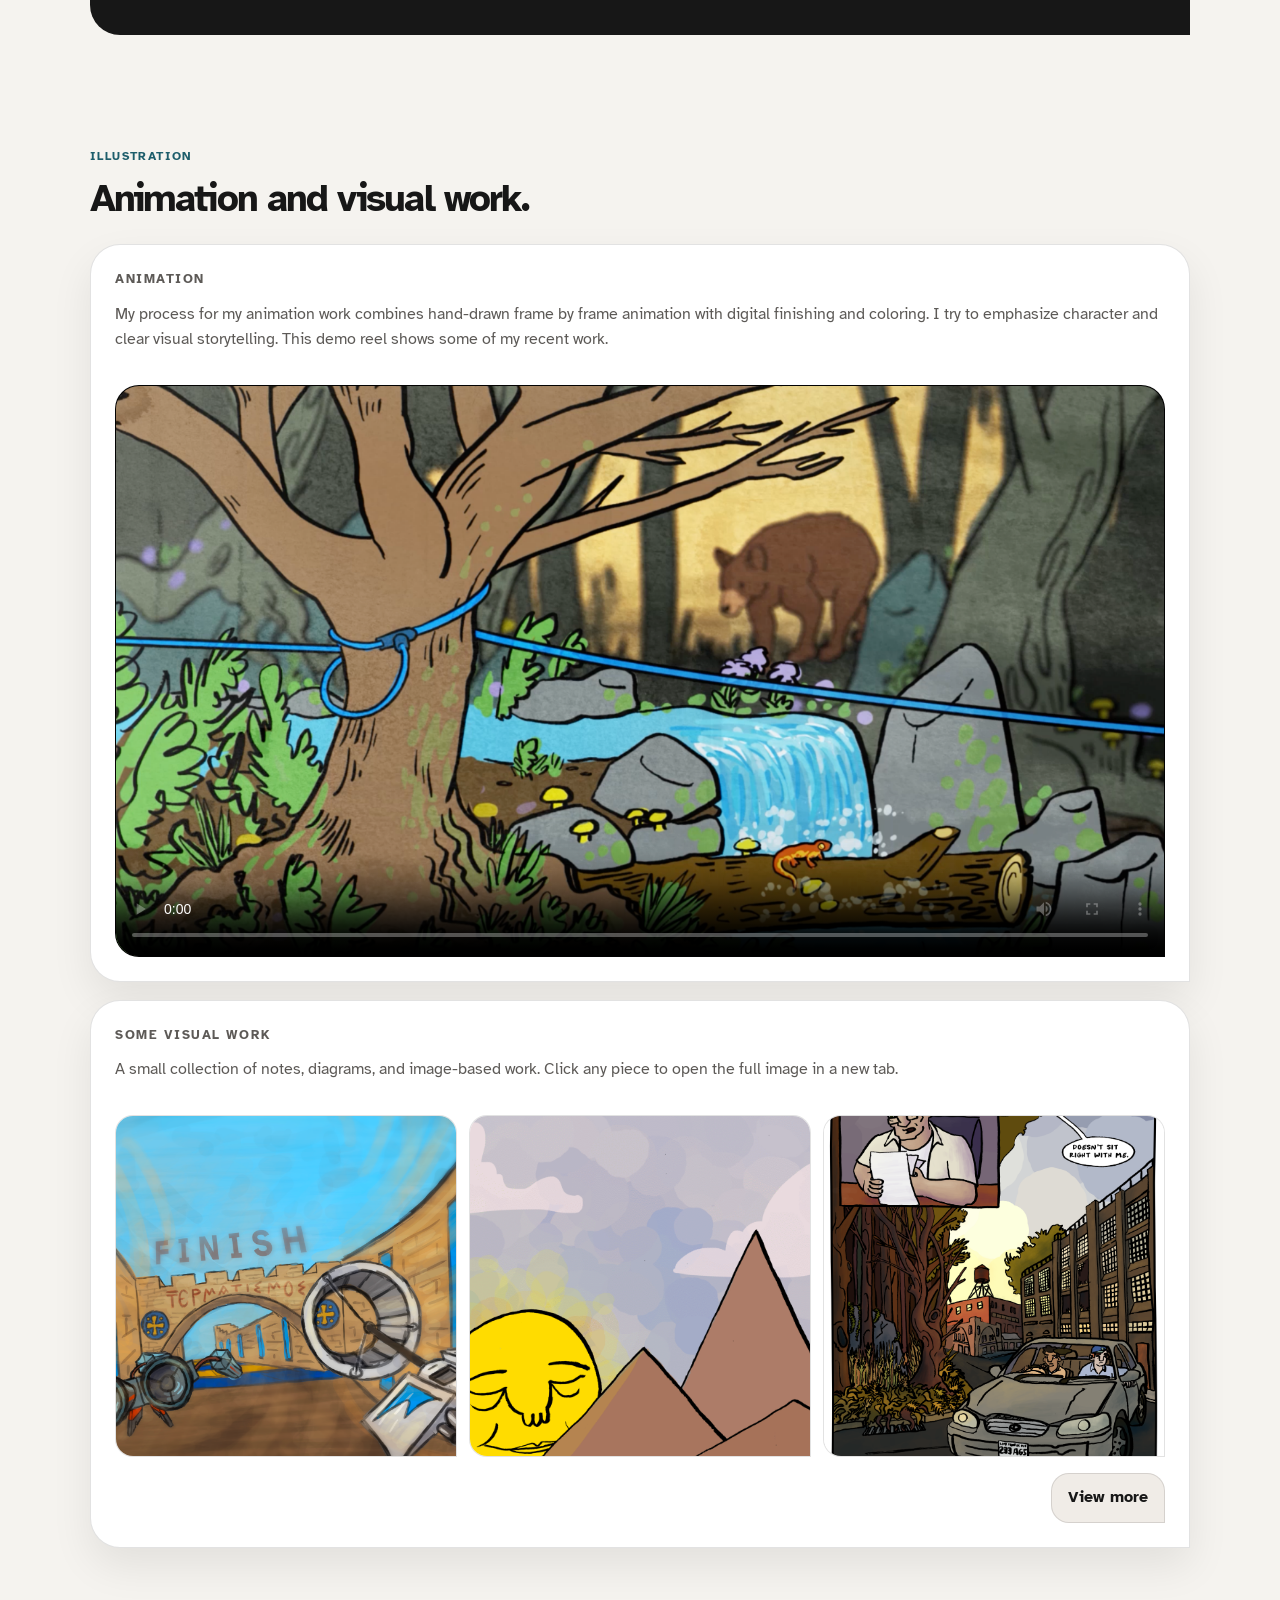
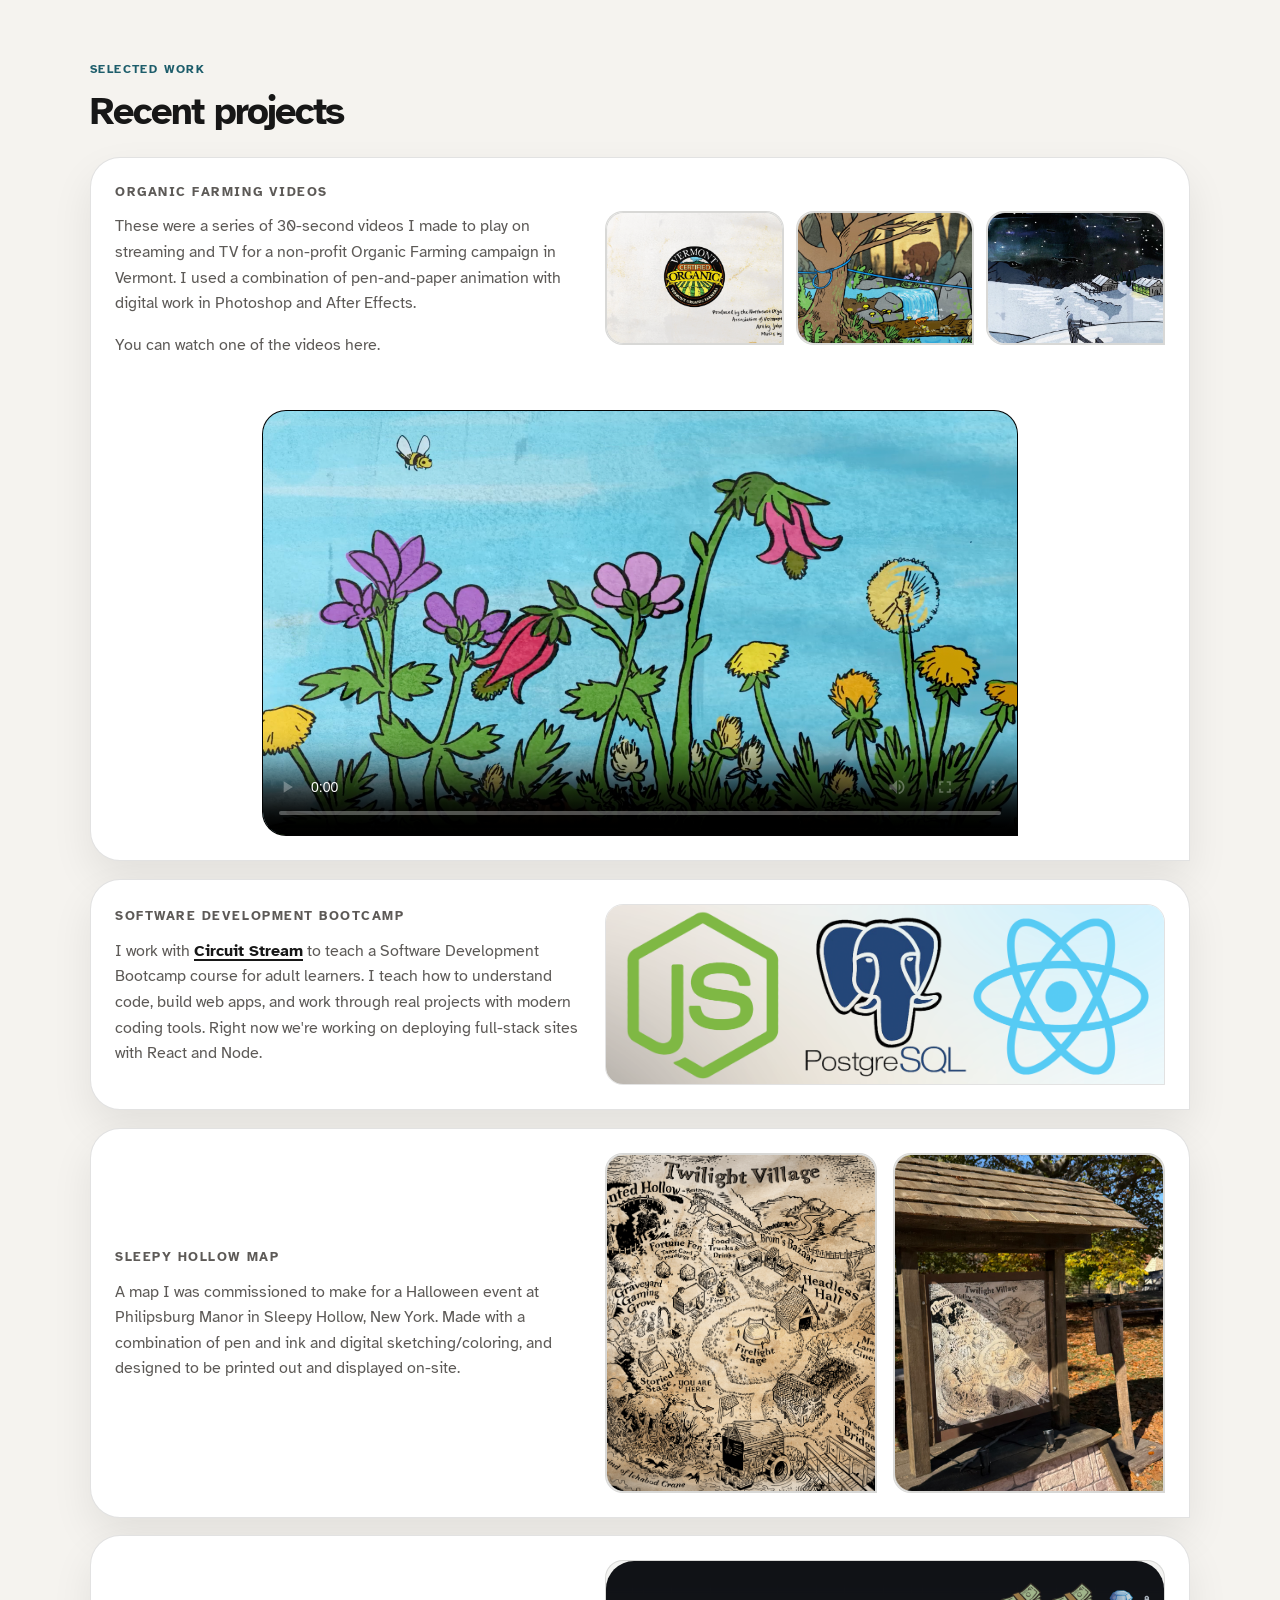
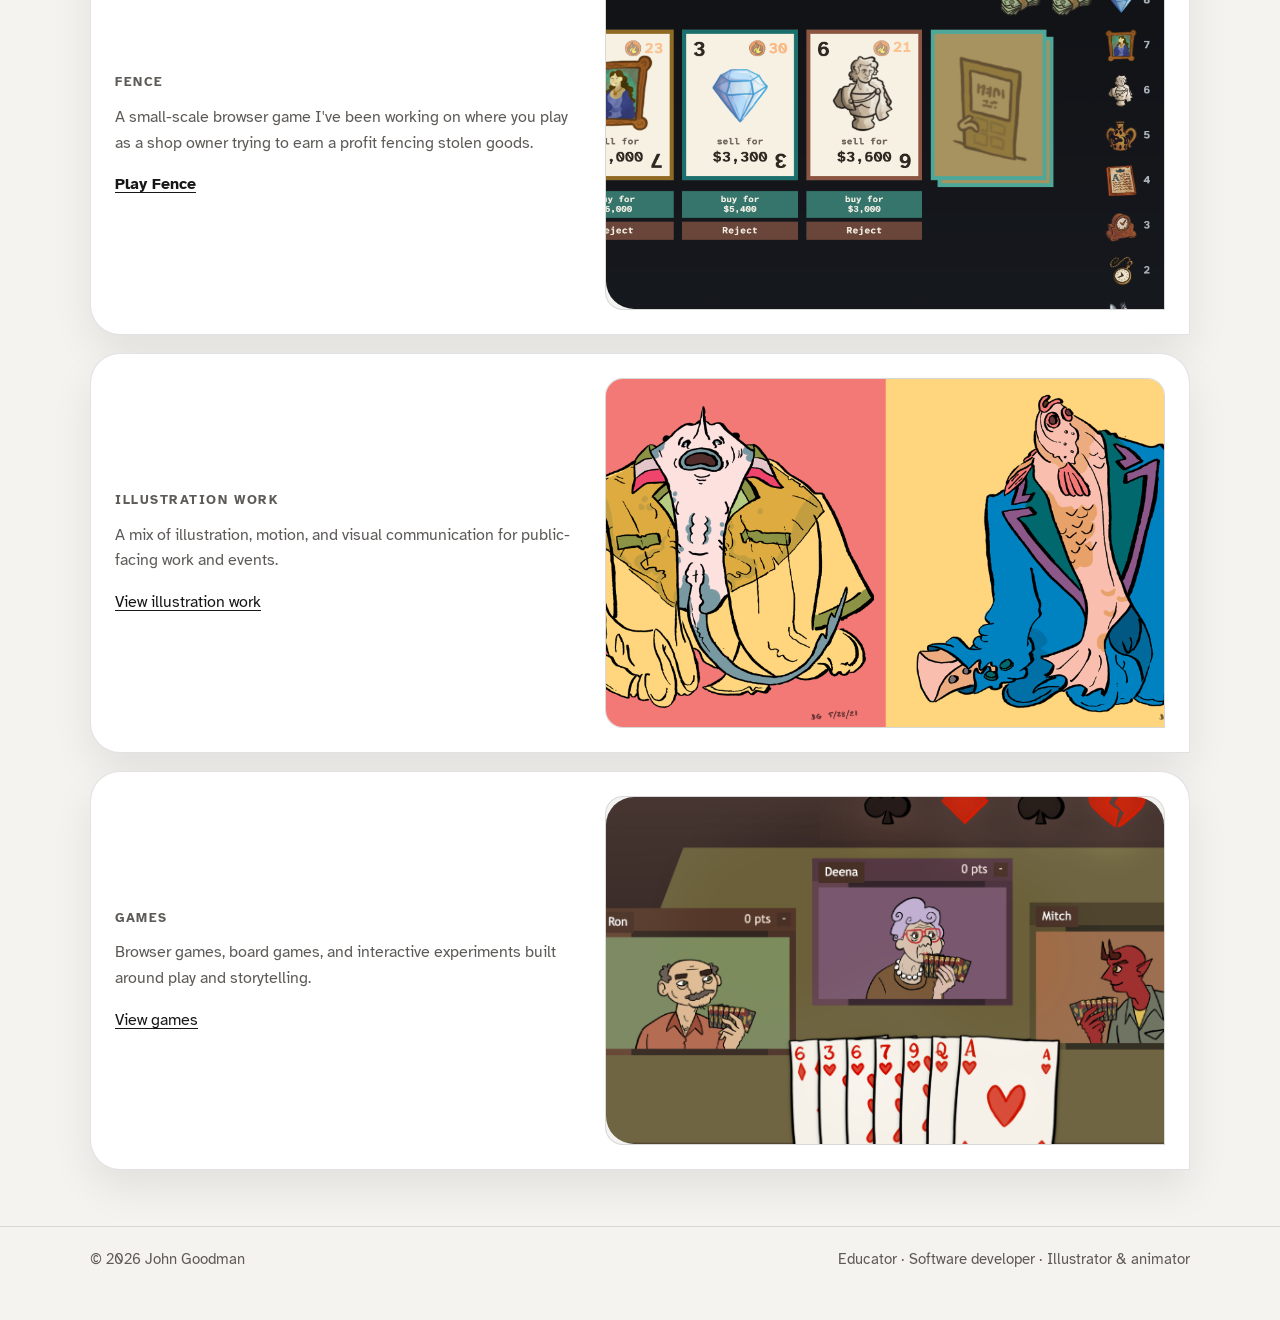
==== commit ee0d5e22: "Initial commit." ====
--- a/index.html
+++ b/index.html
@@ -1,54 +1,473 @@
 <!DOCTYPE html>
 <html lang="en">
-<head>
-    <meta charset="UTF-8">
-    <meta name="viewport" content="width=device-width, initial-scale=1.0">
+  <head>
+    <meta charset="UTF-8" />
+    <meta name="viewport" content="width=device-width, initial-scale=1.0" />
+    <meta
+      name="description"
+      content="John Goodman is an educator, software developer, illustrator, and animator who builds useful work for real people."
+    />
     <title>John Goodman</title>
-    <script defer src="animation.js"></script>
-    <script defer src="util.js"></script>
-    <script defer src="content.js"></script>
-    <link rel="stylesheet" href="style.css">
-    <link rel="icon" type="image/png" href="assets/icons/jg.png">
-</head>
-<body>
-    <ul class="header-bar" id="header-bar">
-        <h1>John Goodman</h1>
-        <li>games</li>
-        <li>art & design</li>
-        <li>tools</li>
-        <li>all projects</li>
-        <img id="hamburger" class="hamburger icon" src="assets/icons/hamburger.png"></img>
-        <div class="hamburger-menu" id="hamburger-menu">
-            <div class="hamburger-menu-button">about me</div>
-            <div class="hamburger-menu-button">games</div>
-            <div class="hamburger-menu-button">art & design</div>
-            <div class="hamburger-menu-button">tools</div>
-            <div class="hamburger-menu-button">all projects</div>
+    <link rel="icon" type="image/png" href="assets/jg.png" />
+    <link rel="preconnect" href="https://fonts.googleapis.com" />
+    <link rel="preconnect" href="https://fonts.gstatic.com" crossorigin />
+    <link
+      href="https://fonts.googleapis.com/css2?family=Atkinson+Hyperlegible:wght@400;700&display=swap"
+      rel="stylesheet"
+    />
+    <link rel="stylesheet" href="styles.css" />
+  </head>
+  <body>
+    <header class="site-header">
+      <div class="container header-inner">
+        <a class="brand" href="#top" data-view-target="home">John Goodman</a>
+        <nav class="main-nav" aria-label="Main navigation">
+          <a href="#" data-view-target="work">Work</a>
+          <a href="#about" data-view-target="about">About</a>
+          <a href="#contact" data-view-target="contact">Contact</a>
+        </nav>
+      </div>
+    </header>
+
+    <main id="top">
+      <section class="view-panel" id="view-home" data-view="home">
+        <section class="hero">
+          <div class="container hero-inner">
+            <div class="hero-copy">
+              <p class="eyebrow">Education • software • illustration &amp; animation</p>
+              <h1>John Goodman</h1>
+              <p class="lede">Hi! I'm John Goodman, I'm an educator, illustrator, and software engineer. You can see some of my work here. My goals are to teach, build, and make things people can use.</p>
+              <div class="hero-actions">
+                <button class="button primary" type="button" data-view-target="work">Recent Projects</button>
+                <a class="button secondary" href="#about" data-view-target="about">About</a>
+              </div>
+              <p class="status">Montréal, Québec</p>
+            </div>
+
+            <div class="hero-visual" aria-label="Portrait photography">
+              <div class="photo-frame primary-photo">
+                <img src="assets/main-profile-picture.jpg" alt="Portrait of John Goodman" />
+              </div>
+            </div>
+          </div>
+        </section>
+
+        <section class="section muted home-panel">
+          <div class="container">
+            <div class="section-heading narrow">
+              <p class="eyebrow">Practice</p>
+              <h2>Teaching, software, and visual storytelling.</h2>
+            </div>
+
+            <div class="home-grid">
+              <article class="feature-card accent-1">
+                <div class="card-tag">Teaching</div>
+                <h3>Adult learning</h3>
+                <p>Classes that make technical ideas clear and useful.</p>
+              </article>
+              <article class="feature-card accent-2">
+                <div class="card-tag">Software</div>
+                <h3>Interactive work</h3>
+                <p>Web apps, interfaces, and prototypes built for real use.</p>
+              </article>
+              <article class="feature-card accent-3">
+                <div class="card-tag">Art</div>
+                <h3>Animation &amp; illustration</h3>
+                <p>Visual work that mixes clarity, character, and storytelling.</p>
+              </article>
+            </div>
+          </div>
+        </section>
+
+        <section class="section" id="about">
+          <div class="container about-layout">
+            <div class="about-photo-wrap">
+              <div class="photo-frame secondary-photo">
+                <img src="assets/second-picture.jpg" alt="Casual portrait of John Goodman" />
+              </div>
+            </div>
+
+            <div>
+              <p class="eyebrow">About</p>
+              <h3>
+                I've worked in education, web development,
+                learning design, and visual work for public-facing projects. My focus throughout is on communication and design.
+              </h3>
+            </div>
+          </div>
+        </section>
+
+        <section class="section contact-section" id="contact">
+          <div class="container contact-box">
+            <div>
+              <p class="eyebrow">Contact</p>
+              <h2>Let’s build something useful</h2>
+            </div>
+            <div class="contact-links">
+              <a href="mailto:johncurtisgoodman@gmail.com">johncurtisgoodman@gmail.com</a>
+              <a href="https://www.linkedin.com/in/jbgoodman/" target="_blank" rel="noreferrer">LinkedIn</a>
+              <a href="https://github.com/j-goodman" target="_blank" rel="noreferrer">GitHub</a>
+              <a href="assets/john-goodman-cv.pdf" target="_blank" rel="noreferrer">CV</a>
+            </div>
+          </div>
+        </section>
+
+        <section class="section home-visual-section">
+          <div class="container">
+            <div class="section-heading narrow">
+              <p class="eyebrow">Illustration</p>
+              <h2>Animation and visual work.</h2>
+            </div>
+
+            <div class="illustration-grid">
+              <article class="project-card illustration-card">
+                <div class="project-copy">
+                  <p class="project-kicker">Animation</p>
+                  <p>
+                    My process for my animation work combines hand-drawn frame by frame animation with digital finishing and coloring.
+                    I try to emphasize character and clear visual storytelling. This demo reel shows some of my recent work.
+                  </p>
+                </div>
+                <div class="video-wrap">
+                  <video controls preload="metadata" poster="assets/nofa-bear.png">
+                    <source src="assets/animation-reel.mp4" type="video/mp4" />
+                  </video>
+                </div>
+              </article>
+
+              <article class="project-card illustration-card">
+                <div class="project-copy">
+                  <p class="project-kicker">Some Visual Work</p>
+                  <p>
+                    A small collection of notes, diagrams, and image-based work. Click any piece to open the full image in a new tab.
+                  </p>
+                </div>
+                <div class="art-grid art-grid-collapsible is-collapsed">
+                  <a href="assets/finish-line.png" target="_blank" rel="noreferrer"><img src="assets/finish-line.png" alt="Finish line illustration" /></a>
+                  <a href="assets/sunshine.gif" target="_blank" rel="noreferrer"><img src="assets/sunshine.gif" alt="Animated sunshine illustration" /></a>
+                  <a href="assets/madrid-eight.png" target="_blank" rel="noreferrer"><img src="assets/madrid-eight.png" alt="Madrid eight illustration" /></a>
+                  <a class="art-item-hidden" href="assets/north-america.png" target="_blank" rel="noreferrer"><img src="assets/north-america.png" alt="Map of North America illustration" /></a>
+                  <a class="art-item-hidden" href="assets/road-trip.mp4" target="_blank" rel="noreferrer"><video src="assets/road-trip.mp4" muted playsinline loop></video></a>
+                  <a class="art-item-hidden" href="assets/ianar-map.png" target="_blank" rel="noreferrer"><img src="assets/ianar-map.png" alt="Ianar map illustration" /></a>
+                  <a class="art-item-hidden" href="assets/fashion-fish.png" target="_blank" rel="noreferrer"><img src="assets/fashion-fish.png" alt="Fashion fish illustration" /></a>
+                  <a class="art-item-hidden" href="assets/live-from-the-elevator.png" target="_blank" rel="noreferrer"><img src="assets/live-from-the-elevator.png" alt="Live from the elevator illustration" /></a>
+                  <a class="art-item-hidden" href="assets/exit-interview-characters-3.png" target="_blank" rel="noreferrer"><img src="assets/exit-interview-characters-3.png" alt="Exit interview characters illustration" /></a>
+                  <a class="art-item-hidden" href="assets/sky-maze.png" target="_blank" rel="noreferrer"><img src="assets/sky-maze.png" alt="Sky maze illustration" /></a>
+                  <a class="art-item-hidden" href="assets/cyclops.gif" target="_blank" rel="noreferrer"><img src="assets/cyclops.gif" alt="Cyclops animated illustration" /></a>
+                  <a class="art-item-hidden" href="assets/exit-interview-thanksgiving.png" target="_blank" rel="noreferrer"><img src="assets/exit-interview-thanksgiving.png" alt="Exit interview Thanksgiving illustration" /></a>
+                  <a class="art-item-hidden" href="assets/targaryen-list.png" target="_blank" rel="noreferrer"><img src="assets/targaryen-list.png" alt="Targaryen list illustration" /></a>
+                  <a class="art-item-hidden" href="assets/board-game-symbols.png" target="_blank" rel="noreferrer"><img src="assets/board-game-symbols.png" alt="Board game symbols illustration" /></a>
+                  <a class="art-item-hidden" href="assets/whale-belly.png" target="_blank" rel="noreferrer"><img src="assets/whale-belly.png" alt="Whale belly illustration" /></a>
+                </div>
+                <button class="visual-work-toggle" type="button" aria-expanded="false">View more</button>
+              </article>
+            </div>
+          </div>
+        </section>
+
+        <section class="section" id="selected-work-home">
+          <div class="container">
+            <div class="section-heading">
+              <p class="eyebrow">Selected work</p>
+              <h2>Recent projects</h2>
+            </div>
+
+            <div class="blog-posts">
+              <article class="project-card" data-project="organic-farming" id="organic-farming-home"></article>
+
+              <article class="project-card">
+                <div class="project-grid">
+                  <div class="project-copy">
+                    <p class="project-kicker">Software Development Bootcamp</p>
+                    <p>
+                      I work with <a href="https://circuitstream.com" target="_blank" rel="noreferrer">Circuit Stream</a>
+                      to teach a Software Development Bootcamp course for adult learners. I teach how to
+                      understand code, build web apps, and work through real projects with modern coding tools.
+                      Right now we're working on deploying full-stack sites with React and Node.
+                    </p>
+                  </div>
+                  <div class="project-media">
+                    <img src="assets/tech-logos.png" alt="Logos for NodeJS, PostgreSQL and React" class="single-media-image" />
+                  </div>
+                </div>
+              </article>
+
+              <article class="project-card">
+                <div class="project-grid">
+                  <div class="project-copy">
+                    <p class="project-kicker">Sleepy Hollow Map</p>
+                    <p>
+                      A map I was commissioned to make for a Halloween event at Philipsburg Manor in Sleepy Hollow, New York.
+                      Made with a combination of pen and ink and digital sketching/coloring, and designed to be printed out and displayed on-site.
+                    </p>
+                  </div>
+                  <div class="project-media media-duo">
+                    <a href="assets/sleepy-hollow-map.png" target="_blank" rel="noreferrer" aria-label="Open full-size Sleepy Hollow map">
+                      <img src="assets/sleepy-hollow-map.png" alt="Illustrated map for Philipsburg Manor" />
+                    </a>
+                    <a href="assets/map-on-site.jpg" target="_blank" rel="noreferrer" aria-label="Open full-size map display photo">
+                      <img src="assets/map-on-site.jpg" alt="Map displayed on-site" />
+                    </a>
+                  </div>
+                </div>
+              </article>
+
+              <article class="project-card">
+                <div class="project-grid">
+                  <div class="project-copy">
+                    <p class="project-kicker">Fence</p>
+                    <p>
+                      A small-scale browser game I've been working on where you play as a shop owner trying to earn a
+                      profit fencing stolen goods.
+                    </p>
+                    <div class="mini-links">
+                      <a href="https://j-goodman.github.io/fence/" target="_blank" rel="noreferrer">Play Fence</a>
+                    </div>
+                  </div>
+                  <div class="project-media">
+                    <a href="https://j-goodman.github.io/fence/" target="_blank" rel="noreferrer" class="game-card-link">
+                      <img src="assets/fence.png" alt="Screenshot of the game Fence" class="fence-image" />
+                    </a>
+                  </div>
+                </div>
+              </article>
+
+              <article class="project-card">
+                <div class="project-grid">
+                  <div class="project-copy">
+                    <p class="project-kicker">Illustration Work</p>
+                    <p>
+                      A mix of illustration, motion, and visual communication for public-facing work and events.
+                    </p>
+                    <div class="mini-links">
+                      <button class="text-button" type="button" data-view-target="illustration">View illustration work</button>
+                    </div>
+                  </div>
+                  <div class="project-media illustration-preview">
+                    <a href="assets/fashion-fish.png" target="_blank" rel="noreferrer" aria-label="Open full-size Fashion Fish illustration">
+                      <img src="assets/fashion-fish.png" alt="Fashion fish illustration" />
+                    </a>
+                  </div>
+                </div>
+              </article>
+
+              <article class="project-card">
+                <div class="project-grid">
+                  <div class="project-copy">
+                    <p class="project-kicker">Games</p>
+                    <p>
+                      Browser games, board games, and interactive experiments built around play and storytelling.
+                    </p>
+                    <div class="mini-links">
+                      <button class="text-button" type="button" data-view-target="games">View games</button>
+                    </div>
+                  </div>
+                  <div class="project-media">
+                    <a href="https://j-goodman.github.io/cardhearts" target="_blank" rel="noreferrer" class="game-card-link">
+                      <img src="assets/card-hearts.png" alt="Card Hearts game thumbnail" class="fence-image" />
+                    </a>
+                  </div>
+                </div>
+              </article>
+            </div>
+          </div>
+        </section>
+      </section>
+
+      <section class="view-panel" id="view-work" data-view="work" hidden>
+        <div class="container">
+          <div class="section-heading">
+            <p class="eyebrow">Selected work</p>
+            <h2>Recent projects</h2>
+          </div>
+
+          <div class="blog-posts">
+            <article class="project-card" data-project="organic-farming" id="organic-farming-work"></article>
+
+            <article class="project-card">
+              <div class="project-grid">
+                <div class="project-copy">
+                  <p class="project-kicker">Software Development Bootcamp</p>
+                  <p>
+                    I work with <a href="https://circuitstream.com" target="_blank" rel="noreferrer">Circuit Stream</a>
+                    to teach a Software Development Bootcamp course for adult learners. I teach how to
+                    understand code, build web apps, and work through real projects with modern coding tools.
+                    Right now we're working on deploying full-stack sites with React and Node.
+                  </p>
+                </div>
+                <div class="project-media">
+                  <img src="assets/tech-logos.png" alt="Logos for NodeJS, PostgreSQL and React" class="single-media-image" />
+                </div>
+              </div>
+            </article>
+
+            <article class="project-card">
+              <div class="project-grid">
+                <div class="project-copy">
+                  <p class="project-kicker">Sleepy Hollow Map</p>
+                  <p>
+                    A map I was commissioned to make for a Halloween event at Philipsburg Manor in Sleepy Hollow, New York.
+                    Made with a combination of pen and ink and digital sketching/coloring, and designed to be printed out and displayed on-site.
+                  </p>
+                </div>
+                <div class="project-media media-duo">
+                  <a href="assets/sleepy-hollow-map.png" target="_blank" rel="noreferrer" aria-label="Open full-size Sleepy Hollow map">
+                    <img src="assets/sleepy-hollow-map.png" alt="Illustrated map for Philipsburg Manor" />
+                  </a>
+                  <a href="assets/map-on-site.jpg" target="_blank" rel="noreferrer" aria-label="Open full-size map display photo">
+                    <img src="assets/map-on-site.jpg" alt="Map displayed on-site" />
+                  </a>
+                </div>
+              </div>
+            </article>
+
+            <article class="project-card">
+              <div class="project-grid">
+                <div class="project-copy">
+                  <p class="project-kicker">Fence</p>
+                  <p>
+                    A small-scale browser game I've been working on where you play as a shop owner trying to earn a
+                    profit fencing stolen goods.
+                  </p>
+                  <div class="mini-links">
+                    <a href="https://j-goodman.github.io/fence/" target="_blank" rel="noreferrer">Play Fence</a>
+                  </div>
+                </div>
+                <div class="project-media">
+                  <a href="https://j-goodman.github.io/fence/" target="_blank" rel="noreferrer" class="game-card-link">
+                    <img src="assets/fence.png" alt="Screenshot of the game Fence" class="fence-image" />
+                  </a>
+                </div>
+              </div>
+            </article>
+
+            <article class="project-card">
+              <div class="project-grid">
+                <div class="project-copy">
+                  <p class="project-kicker">Illustration Work</p>
+                  <p>
+                    A mix of illustration, motion, and visual communication for public-facing work and events.
+                  </p>
+                  <div class="mini-links">
+                    <button class="text-button" type="button" data-view-target="illustration">View illustration work</button>
+                  </div>
+                </div>
+                <div class="project-media illustration-preview">
+                  <a href="#" data-view-target="illustration" aria-label="Open illustration work">
+                    <img src="assets/fashion-fish.png" alt="Fashion fish illustration" />
+                  </a>
+                </div>
+              </div>
+            </article>
+
+            <article class="project-card">
+              <div class="project-grid">
+                <div class="project-copy">
+                  <p class="project-kicker">Games</p>
+                  <p>
+                    Browser games, board games, and interactive experiments built around play and storytelling.
+                  </p>
+                  <div class="mini-links">
+                    <button class="text-button" type="button" data-view-target="games">View games</button>
+                  </div>
+                </div>
+                <div class="project-media">
+                  <a href="#" data-view-target="games" class="game-card-link" aria-label="Open games section">
+                    <img src="assets/card-hearts.png" alt="Card Hearts game thumbnail" class="fence-image" />
+                  </a>
+                </div>
+              </div>
+            </article>
+          </div>
         </div>
-    </ul>
-    <div class="content-container" id="content-container"></div>
-    <div class="social-link-container">
-        <div class="copy-alert" id="copy-alert">
-            Copied to clipboard.
+      </section>
+
+      <section class="view-panel" id="view-illustration" data-view="illustration" hidden>
+        <div class="container">
+          <div class="section-heading narrow">
+            <p class="eyebrow">Illustration</p>
+            <h2>Animation and visual work.</h2>
+          </div>
+
+          <div class="feature-spotlight">
+            <img src="assets/sunshine.gif" alt="Animated sunshine illustration" />
+          </div>
+
+          <div class="illustration-grid">
+            <article class="project-card illustration-card">
+              <div class="project-copy">
+                <p class="project-kicker">Animation</p>
+                <p>
+                  My process for my animation work combines hand-drawn frame by frame animation with digital finishing and coloring.
+                  I try to emphasize character and clear visual storytelling. This demo reel shows some of my recent work.
+                </p>
+              </div>
+              <div class="video-wrap">
+                <video controls preload="metadata" poster="assets/nofa-bear.png">
+                  <source src="assets/animation-reel.mp4" type="video/mp4" />
+                </video>
+              </div>
+            </article>
+
+            <article class="project-card illustration-card">
+              <div class="project-copy">
+                <p class="project-kicker">Some Visual Work</p>
+                <p>
+                  A small collection of notes, diagrams, and image-based work. Click any piece to open the full image in a new tab.
+                </p>
+              </div>
+              <div class="art-grid art-grid-collapsible is-collapsed">
+                <a href="assets/finish-line.png" target="_blank" rel="noreferrer"><img src="assets/finish-line.png" alt="Finish line illustration" /></a>
+                <a href="assets/sunshine.gif" target="_blank" rel="noreferrer"><img src="assets/sunshine.gif" alt="Animated sunshine illustration" /></a>
+                <a href="assets/madrid-eight.png" target="_blank" rel="noreferrer"><img src="assets/madrid-eight.png" alt="Madrid eight illustration" /></a>
+                <a class="art-item-hidden" href="assets/north-america.png" target="_blank" rel="noreferrer"><img src="assets/north-america.png" alt="Map of North America illustration" /></a>
+                <a class="art-item-hidden" href="assets/ianar-map.png" target="_blank" rel="noreferrer"><img src="assets/ianar-map.png" alt="Ianar map illustration" /></a>
+                <a class="art-item-hidden" href="assets/road-trip.mp4" target="_blank" rel="noreferrer"><video src="assets/road-trip.mp4" muted playsinline loop></video></a>
+                <a class="art-item-hidden" href="assets/fashion-fish.png" target="_blank" rel="noreferrer"><img src="assets/fashion-fish.png" alt="Fashion fish illustration" /></a>
+                <a class="art-item-hidden" href="assets/live-from-the-elevator.png" target="_blank" rel="noreferrer"><img src="assets/live-from-the-elevator.png" alt="Live from the elevator illustration" /></a>
+                <a class="art-item-hidden" href="assets/exit-interview-characters-3.png" target="_blank" rel="noreferrer"><img src="assets/exit-interview-characters-3.png" alt="Exit interview characters illustration" /></a>
+                <a class="art-item-hidden" href="assets/sky-maze.png" target="_blank" rel="noreferrer"><img src="assets/sky-maze.png" alt="Sky maze illustration" /></a>
+                <a class="art-item-hidden" href="assets/cyclops.gif" target="_blank" rel="noreferrer"><img src="assets/cyclops.gif" alt="Cyclops animated illustration" /></a>
+                <a class="art-item-hidden" href="assets/exit-interview-thanksgiving.png" target="_blank" rel="noreferrer"><img src="assets/exit-interview-thanksgiving.png" alt="Exit interview Thanksgiving illustration" /></a>
+                <a class="art-item-hidden" href="assets/targaryen-list.png" target="_blank" rel="noreferrer"><img src="assets/targaryen-list.png" alt="Targaryen list illustration" /></a>
+                <a class="art-item-hidden" href="assets/board-game-symbols.png" target="_blank" rel="noreferrer"><img src="assets/board-game-symbols.png" alt="Board game symbols illustration" /></a>
+                <a class="art-item-hidden" href="assets/whale-belly.png" target="_blank" rel="noreferrer"><img src="assets/whale-belly.png" alt="Whale belly illustration" /></a>
+              </div>
+              <button class="visual-work-toggle" type="button" aria-expanded="false">View more</button>
+            </article>
+          </div>
         </div>
-        <div class="email-container" id="email-container">
-            <div id="email-address">johncurtisgoodman@gmail.com</div>
-            <img id="email-copy-button" src="assets/icons/copy.png" alt="copy icon">
+      </section>
+
+      <section class="view-panel" id="view-games" data-view="games" hidden>
+        <div class="container narrow-wrap">
+          <h2>Games & experiments.</h2>
+          <p class="games-intro">
+            Making games is what originally made me want to learn to write code. I've always loved inventing board games and card games, and using games as a form of storytelling. Here's an incomplete list of some of the interactive games I've made over the years that you can try.
+          </p>
+          <ul class="games-list">
+            <li><a class="game-thumb" href="https://j-goodman.github.io/fence/" target="_blank" rel="noreferrer"><img src="assets/fence.png" alt="Fence game thumbnail" /></a><div><a class="game-title" href="https://j-goodman.github.io/fence/" target="_blank" rel="noreferrer">Fence</a><p>A browser game where you run a shop and profit from stolen goods.</p></div></li>
+            <li><a class="game-thumb" href="https://j-goodman.github.io/roadtrip/" target="_blank" rel="noreferrer"><img src="assets/roadtrip.png" alt="Road Trip game thumbnail" /></a><div><a class="game-title" href="https://j-goodman.github.io/roadtrip/" target="_blank" rel="noreferrer">Road Trip</a><p>A daily geography game where you move between countries to reach a new destination.</p></div></li>
+            <li><a class="game-thumb" href="https://j-goodman.github.io/cardhearts" target="_blank" rel="noreferrer"><img src="assets/card-hearts.png" alt="Card Hearts game thumbnail" /></a><div><a class="game-title" href="https://j-goodman.github.io/cardhearts" target="_blank" rel="noreferrer">Card Hearts</a><p>A simple browser game built with JavaScript and HTML5 Canvas.</p></div></li>
+            <li><a class="game-thumb" href="https://j-goodman.github.io/bean-farmer/" target="_blank" rel="noreferrer"><img src="assets/gardenworld.png" alt="Gardenworld game thumbnail" /></a><div><a class="game-title" href="https://j-goodman.github.io/bean-farmer/" target="_blank" rel="noreferrer">Gardenworld</a><p>An exploration game set on a dangerous island.</p></div></li>
+            <li><a class="game-thumb" href="https://j-goodman.github.io/Luna3/" target="_blank" rel="noreferrer"><img src="assets/luna3.png" alt="Luna 3 game thumbnail" /></a><div><a class="game-title" href="https://j-goodman.github.io/Luna3/" target="_blank" rel="noreferrer">Luna 3</a><p>An arcade-style shooter inspired by Missile Command.</p></div></li>
+            <li><a class="game-thumb" href="https://j-goodman.github.io/river-world/" target="_blank" rel="noreferrer"><img src="assets/river-world.png" alt="River World game thumbnail" /></a><div><a class="game-title" href="https://j-goodman.github.io/river-world/" target="_blank" rel="noreferrer">River World</a><p>An illustrated tabletop RPG rulebook.</p></div></li>
+            <li><a class="game-thumb" href="https://j-goodman.github.io/robotopia/" target="_blank" rel="noreferrer"><img src="assets/robotopia.png" alt="Robotopia game thumbnail" /></a><div><a class="game-title" href="https://j-goodman.github.io/robotopia/" target="_blank" rel="noreferrer">Robotopia</a><p>A 2D tactics game about rebuilding a robot society.</p></div></li>
+            <li><a class="game-thumb" href="https://j-goodman.github.io/arcos/" target="_blank" rel="noreferrer"><img src="assets/arcos.png" alt="Arcos game thumbnail" /></a><div><a class="game-title" href="https://j-goodman.github.io/arcos/" target="_blank" rel="noreferrer">Arcos</a><p>A card game interface and opponent AI built from scratch.</p></div></li>
+            <li><a class="game-thumb" href="https://j-goodman.github.io/germs2" target="_blank" rel="noreferrer"><img src="assets/germs.png" alt="Germs game thumbnail" /></a><div><a class="game-title" href="https://j-goodman.github.io/germs2" target="_blank" rel="noreferrer">Germs</a><p>A digital petri dish simulator based on simple cellular rules.</p></div></li>
+          </ul>
         </div>
-        <div class="social-links">
-            <a href="https://github.com/j-goodman" target="_blank"><img class="icon" src="assets/icons/github.png" alt="github logo"></a>
-            <a href="https://www.linkedin.com/in/jbgoodman/" target="_blank"><img class="icon" src="assets/icons/linkedin.png" alt="linkedin logo"></a>
-            <div id="email-button"><img class="icon" src="assets/icons/mail.png" alt="mail symbol"></div>
-        </div>
-    </div>
-    <img class="background-asset" src="assets/tape-deck/backframe.png" id="backframe">
-    <img class="background-asset" src="assets/tape-deck/belt.png" id="belt">
-    <img class="background-asset" src="assets/tape-deck/wheel-3.png" id="wheel-3">
-    <img class="background-asset" src="assets/tape-deck/fastener-2.png" id="fastener-2">
-    <img class="background-asset" src="assets/tape-deck/fastener-1.png" id="fastener-1">
-    <img class="background-asset" src="assets/tape-deck/wheel-1.png" id="wheel-1">
-    <img class="background-asset" src="assets/tape-deck/wheel-2.png" id="wheel-2">
-    <img class="preload-image" src="assets/solar-system.png">
-    <img class="preload-image" src="assets/whale-belly.png">
-</body>
-</html>+      </section>
+
+    </main>
+
+    <footer class="site-footer">
+      <div class="container footer-inner">
+        <p>© <span id="year"></span> John Goodman</p>
+        <p>Educator · Software developer · Illustrator &amp; animator</p>
+      </div>
+    </footer>
+
+    <script src="script.js"></script>
+  </body>
+</html>
--- a/styles.css
+++ b/styles.css
@@ -0,0 +1,762 @@
+:root {
+  --bg: #f5f3ef;
+  --panel: #ffffff;
+  --panel-strong: #f0ece7;
+  --ink: #171717;
+  --muted: #5d5a57;
+  --border: rgba(23, 23, 23, 0.12);
+  --accent: #1d5d6b;
+  --accent-soft: #dfeef1;
+  --accent-2: #6f4d3b;
+  --accent-3: #4e6b4d;
+  --shadow: 0 18px 42px rgba(18, 18, 18, 0.08);
+}
+
+* {
+  box-sizing: border-box;
+}
+
+html {
+  scroll-behavior: smooth;
+}
+
+body {
+  margin: 0;
+  font-family: "Atkinson Hyperlegible", sans-serif;
+  background: var(--bg);
+  color: var(--ink);
+  line-height: 1.6;
+}
+
+a {
+  color: inherit;
+  text-decoration: none;
+}
+
+img,
+video {
+  max-width: 100%;
+  display: block;
+}
+
+.container {
+  width: min(1100px, calc(100% - 2rem));
+  margin: 0 auto;
+}
+
+.narrow-wrap {
+  max-width: 760px;
+}
+
+.view-panel[hidden] {
+  display: none !important;
+}
+
+.site-header {
+  position: sticky;
+  top: 0;
+  z-index: 10;
+  background: rgba(245, 243, 239, 0.9);
+  backdrop-filter: blur(8px);
+  border-bottom: 1px solid var(--border);
+}
+
+.header-inner {
+  min-height: 72px;
+  display: flex;
+  align-items: center;
+  justify-content: space-between;
+  gap: 1rem;
+}
+
+.brand {
+  font-size: 1.1rem;
+  font-weight: 700;
+  letter-spacing: -0.04em;
+}
+
+.main-nav {
+  display: flex;
+  align-items: center;
+  gap: 1.25rem;
+  color: var(--muted);
+  font-size: 0.95rem;
+}
+
+.main-nav a {
+  transition: color 0.2s ease;
+}
+
+.main-nav a:hover,
+.main-nav a:focus-visible {
+  color: var(--ink);
+}
+
+.hero {
+  padding: 5rem 0 3rem;
+}
+
+.hero-inner {
+  display: grid;
+  grid-template-columns: minmax(0, 1.3fr) minmax(260px, 0.7fr);
+  align-items: center;
+  gap: 2.25rem;
+}
+
+.hero-copy {
+  max-width: 760px;
+}
+
+.hero-visual {
+  display: flex;
+  justify-content: center;
+}
+
+.photo-frame {
+  position: relative;
+  overflow: hidden;
+  background: var(--panel);
+  border: 1px solid var(--border);
+  box-shadow: var(--shadow);
+}
+
+.primary-photo {
+  width: min(100%, 420px);
+  border-radius: 30px 30px 0 30px;
+}
+
+.primary-photo img {
+  width: 100%;
+  height: 100%;
+  object-fit: cover;
+  aspect-ratio: 4 / 5;
+}
+
+.secondary-photo {
+  width: min(100%, 300px);
+  aspect-ratio: 3024 / 3613;
+  border-radius: 28px 28px 0 28px;
+}
+
+.secondary-photo img {
+  width: 100%;
+  height: 100%;
+  object-fit: cover;
+  object-position: center;
+  background: #f3f1ee;
+}
+
+.about-photo-wrap {
+  display: flex;
+  justify-content: center;
+  align-items: center;
+}
+
+.eyebrow {
+  margin: 0 0 0.75rem;
+  text-transform: uppercase;
+  letter-spacing: 0.12em;
+  font-size: 0.73rem;
+  font-weight: 700;
+  color: var(--accent);
+}
+
+h1,
+h2,
+h3,
+p {
+  margin: 0 0 1rem;
+}
+
+h1,
+h2,
+h3 {
+  line-height: 1.1;
+  letter-spacing: -0.05em;
+}
+
+h1 {
+  font-size: clamp(2.7rem, 5vw, 5rem);
+  max-width: 820px;
+}
+
+h2 {
+  font-size: clamp(2rem, 3vw, 3rem);
+}
+
+h3 {
+  font-size: clamp(1.3rem, 2vw, 1.8rem);
+}
+
+.lede {
+  max-width: 620px;
+  margin: 1rem 0 0;
+  font-size: 1.15rem;
+  color: var(--muted);
+}
+
+.hero-actions {
+  display: flex;
+  flex-wrap: wrap;
+  gap: 1rem;
+  margin-top: 2rem;
+}
+
+.button,
+.text-button {
+  display: inline-flex;
+  align-items: center;
+  justify-content: center;
+  padding: 0.95rem 1.45rem;
+  font-weight: 600;
+  transition: transform 0.2s ease, box-shadow 0.2s ease;
+  font: inherit;
+}
+
+.button:hover,
+.button:focus-visible,
+.text-button:hover,
+.text-button:focus-visible {
+  transform: translateY(-1px);
+}
+
+.button.primary {
+  background: var(--ink);
+  color: #fff;
+  box-shadow: var(--shadow);
+  border: 1px solid var(--ink);
+}
+
+.button.secondary {
+  border: 1px solid var(--border);
+  background: rgba(255, 255, 255, 0.5);
+}
+
+.text-button {
+  padding: 0;
+  border: none;
+  background: transparent;
+  color: var(--ink);
+  text-decoration: underline;
+  text-underline-offset: 0.18em;
+  cursor: pointer;
+}
+
+.status {
+  margin-top: 1.25rem;
+  color: var(--muted);
+  font-size: 0.95rem;
+}
+
+.section {
+  padding: 3.5rem 0;
+}
+
+.section.muted {
+  background: var(--panel-strong);
+}
+
+.section-heading {
+  margin-bottom: 1.5rem;
+}
+
+.section-heading.narrow {
+  max-width: 700px;
+}
+
+.home-grid {
+  display: grid;
+  grid-template-columns: repeat(3, minmax(0, 1fr));
+  gap: 1.25rem;
+}
+
+.home-panel {
+  padding-top: 1.5rem;
+}
+
+.blog-posts,
+.illustration-grid {
+  display: grid;
+  gap: 1.1rem;
+}
+
+.project-card {
+  background: var(--panel);
+  border: 1px solid var(--border);
+  border-radius: 30px 30px 0 30px;
+  box-shadow: var(--shadow);
+  padding: 1.5rem;
+}
+
+.project-grid {
+  display: grid;
+  grid-template-columns: minmax(0, 1fr) minmax(300px, 1.2fr);
+  gap: 1.5rem;
+  align-items: center;
+}
+
+.project-copy {
+  color: var(--ink);
+}
+
+.project-kicker {
+  margin-bottom: 0.75rem;
+  font-size: 0.8rem;
+  letter-spacing: 0.12em;
+  text-transform: uppercase;
+  font-weight: 700;
+  color: var(--accent);
+}
+
+.project-copy p,
+.project-copy a,
+.project-media p,
+.games-intro,
+.games-list,
+.about-layout p {
+  color: var(--muted);
+}
+
+.project-copy p a {
+  color: var(--ink);
+  font-weight: 700;
+  text-decoration: underline;
+  text-decoration-thickness: 0.1em;
+  text-underline-offset: 0.16em;
+}
+
+.project-copy p a:hover,
+.project-copy p a:focus-visible {
+  color: var(--accent);
+}
+
+.project-media,
+.media-grid {
+  display: grid;
+  grid-template-columns: repeat(3, minmax(0, 1fr));
+  gap: 0.75rem;
+  align-items: stretch;
+}
+
+.media-card,
+.media-item,
+.project-media a {
+  display: block;
+  width: 100%;
+  min-height: 220px;
+  border-radius: 18px 18px 0 18px;
+  overflow: hidden;
+  border: 1px solid var(--border);
+  background: #f3f3f1;
+}
+
+.media-card img,
+.media-card video,
+.media-item img,
+.media-item video,
+.media-triple img,
+.media-duo img,
+.single-media img {
+  border-radius: 18px 18px 0 18px;
+  border: 1px solid var(--border);
+  background: #f3f3f1;
+}
+
+.project-media > :only-child {
+  grid-column: 1 / -1;
+}
+
+.illustration-preview img {
+  width: 100%;
+  height: 100%;
+  aspect-ratio: 16 / 10;
+  object-fit: cover;
+}
+
+.media-triple a {
+  min-height: 0;
+  aspect-ratio: 4 / 3;
+}
+
+.game-card-link {
+  display: block;
+  width: 100%;
+  aspect-ratio: 16 / 10;
+  border: 1px solid var(--border);
+  border-radius: 28px 28px 0 28px;
+  overflow: hidden;
+  background: #f3f3f1;
+}
+
+.fence-image {
+  width: 100%;
+  height: 100%;
+  object-fit: cover;
+  display: block;
+  border-radius: 28px 28px 0 28px;
+}
+
+.media-triple img {
+  width: 100%;
+  height: 100%;
+  aspect-ratio: 4 / 3;
+  object-fit: cover;
+}
+
+.media-duo img {
+  width: 100%;
+  height: 100%;
+  aspect-ratio: 4 / 3;
+  object-fit: cover;
+}
+
+.project-card:nth-of-type(3) .project-media.media-duo {
+  grid-template-columns: repeat(2, minmax(0, 1.5fr));
+  gap: 1rem;
+}
+
+.project-card:nth-of-type(3) .project-media.media-duo a {
+  min-height: 340px;
+}
+
+.single-media img {
+  width: 100%;
+  max-height: 440px;
+  object-fit: cover;
+}
+
+.single-media-image {
+  width: 100%;
+  height: 100%;
+  max-height: 440px;
+  object-fit: cover;
+  border: 1px solid var(--border);
+  border-radius: 18px 18px 0 18px;
+  display: block;
+}
+
+.project-media-text {
+  min-height: 180px;
+  border: 1px solid var(--border);
+  background: var(--panel-strong);
+  border-radius: 26px 26px 0 26px;
+  display: flex;
+  align-items: center;
+  justify-content: center;
+  padding: 1rem;
+}
+
+.project-media-text p {
+  margin: 0;
+  font-size: 1rem;
+  color: var(--ink);
+}
+
+.feature-spotlight {
+  margin-bottom: 1.75rem;
+  border-radius: 30px 30px 0 30px;
+  overflow: hidden;
+  border: 1px solid var(--border);
+  background: var(--panel);
+}
+
+.feature-spotlight img {
+  width: 100%;
+  max-height: 560px;
+  object-fit: cover;
+}
+
+.illustration-card {
+  padding: 1.5rem;
+  display: flex;
+  flex-direction: column;
+}
+
+.video-wrap {
+  margin-top: 1rem;
+  border-radius: 24px 24px 0 24px;
+  overflow: hidden;
+  border: 1px solid var(--border);
+  background: #000;
+}
+
+.project-video-wrap {
+  grid-column: 1 / -1;
+  width: min(72%, 760px);
+  max-width: 100%;
+  margin: 0.75rem auto 0;
+  border: 1px solid var(--border);
+  border-radius: 24px 24px 0 24px;
+  overflow: hidden;
+  background: #000;
+}
+
+.project-video-wrap video,
+.video-wrap video {
+  display: block;
+  width: 100%;
+  max-width: 100%;
+  height: auto;
+}
+
+.project-video-wrap video {
+  aspect-ratio: 16 / 9;
+  object-fit: cover;
+}
+
+.art-grid {
+  display: grid;
+  grid-template-columns: repeat(3, minmax(0, 1fr));
+  gap: 0.75rem;
+  margin-top: 1rem;
+}
+
+.art-grid-collapsible.is-collapsed {
+  overflow: visible;
+}
+
+.art-grid-collapsible.is-collapsed .art-item-hidden {
+  display: none;
+}
+
+.art-grid a {
+  display: block;
+  border: 1px solid var(--border);
+  border-radius: 18px 18px 0 18px;
+  overflow: hidden;
+  background: var(--panel);
+}
+
+.art-grid img,
+.art-grid video {
+  width: 100%;
+  height: 100%;
+  aspect-ratio: 1 / 1;
+  object-fit: cover;
+}
+
+.visual-work-toggle {
+  margin-top: 1rem;
+  margin-left: auto;
+  display: inline-block;
+  border: 1px solid var(--border);
+  background: var(--panel-strong);
+  color: var(--ink);
+  border-radius: 18px 18px 0 18px;
+  padding: 0.7rem 1rem;
+  font: inherit;
+  font-weight: 700;
+  cursor: pointer;
+}
+
+.button:focus-visible,
+.text-button:focus-visible,
+.visual-work-toggle:focus-visible,
+.main-nav a:focus-visible,
+.contact-links a:focus-visible,
+.mini-links a:focus-visible,
+.project-media a:focus-visible,
+.art-grid a:focus-visible {
+  outline: 2px solid var(--ink);
+  outline-offset: 3px;
+  box-shadow: 0 0 0 4px rgba(23, 23, 23, 0.08);
+}
+
+.games-section {
+  padding-top: 2rem;
+}
+
+.games-list {
+  list-style: none;
+  margin: 1.5rem 0 0;
+  padding: 0;
+  display: grid;
+  gap: 0.8rem;
+}
+
+.games-list li {
+  display: grid;
+  grid-template-columns: minmax(220px, 0.9fr) minmax(0, 1fr);
+  align-items: center;
+  gap: 1.25rem;
+  border: 1px solid var(--border);
+  background: var(--panel);
+  border-radius: 18px 18px 0 18px;
+  padding: 0.9rem 1rem;
+}
+
+.game-thumb {
+  display: block;
+  aspect-ratio: 16 / 10;
+  overflow: hidden;
+  border-radius: 14px 14px 0 14px;
+  background: #f3f3f1;
+}
+
+.game-thumb img {
+  width: 100%;
+  height: 100%;
+  object-fit: cover;
+}
+
+.game-title {
+  color: var(--ink);
+  font-weight: 700;
+  text-decoration: underline;
+  text-decoration-thickness: 0.1em;
+  text-underline-offset: 0.16em;
+}
+
+.game-title:hover,
+.game-title:focus-visible {
+  color: var(--accent);
+}
+
+.games-list li p {
+  margin: 0.5rem 0 0;
+  color: var(--muted);
+}
+
+.games-list a {
+  color: var(--ink);
+  font-weight: 700;
+  text-decoration: underline;
+  text-underline-offset: 0.18em;
+}
+
+.mini-links {
+  margin-top: 1rem;
+}
+
+.mini-links a {
+  display: inline-block;
+  font-weight: 700;
+  color: var(--ink);
+  text-decoration: underline;
+  text-underline-offset: 0.18em;
+}
+
+.about-layout {
+  display: grid;
+  grid-template-columns: minmax(200px, 0.7fr) minmax(0, 1.5fr);
+  gap: 2rem;
+  align-items: center;
+}
+
+.contact-section {
+  padding-top: 0;
+  scroll-margin-top: 90px;
+}
+
+.contact-box {
+  display: flex;
+  align-items: center;
+  justify-content: space-between;
+  gap: 1.5rem;
+  padding: 3rem 2rem;
+  background: var(--ink);
+  color: #fff;
+  border-radius: 30px 30px 0 30px;
+}
+
+.contact-box .eyebrow,
+.contact-box h2 {
+  color: #fff;
+}
+
+.contact-links {
+  display: flex;
+  flex-wrap: wrap;
+  gap: 1rem 1.5rem;
+  font-weight: 600;
+}
+
+.contact-links a {
+  color: #fff;
+}
+
+.site-footer {
+  border-top: 1px solid var(--border);
+  padding: 1.25rem 0 2rem;
+}
+
+.footer-inner {
+  display: flex;
+  align-items: center;
+  justify-content: space-between;
+  gap: 1rem;
+  color: var(--muted);
+  font-size: 0.95rem;
+}
+
+@media (max-width: 820px) {
+  .hero-inner,
+  .home-grid,
+  .project-grid,
+  .about-layout,
+  .contact-box {
+    grid-template-columns: 1fr;
+    display: grid;
+  }
+
+  .main-nav {
+    gap: 0.8rem;
+    font-size: 0.85rem;
+  }
+
+  .hero {
+    padding-top: 4rem;
+  }
+
+  .hero-visual,
+  .about-photo-wrap {
+    justify-content: center;
+  }
+
+  .project-media {
+    grid-template-columns: 1fr;
+  }
+
+  .media-triple img,
+  .media-duo img {
+    width: 100%;
+  }
+
+  .art-grid {
+    grid-template-columns: repeat(2, minmax(0, 1fr));
+  }
+
+  .games-list li {
+    grid-template-columns: 1fr;
+  }
+
+  .contact-box {
+    padding: 1.5rem;
+  }
+}
+
+@media (max-width: 520px) {
+  .header-inner,
+  .footer-inner {
+    flex-direction: column;
+    justify-content: center;
+    text-align: center;
+    padding: 0.75rem 0;
+  }
+
+  .main-nav {
+    justify-content: center;
+  }
+
+  .button {
+    width: 100%;
+  }
+
+  .hero-actions {
+    flex-direction: column;
+  }
+
+  .art-grid {
+    grid-template-columns: 1fr;
+  }
+}
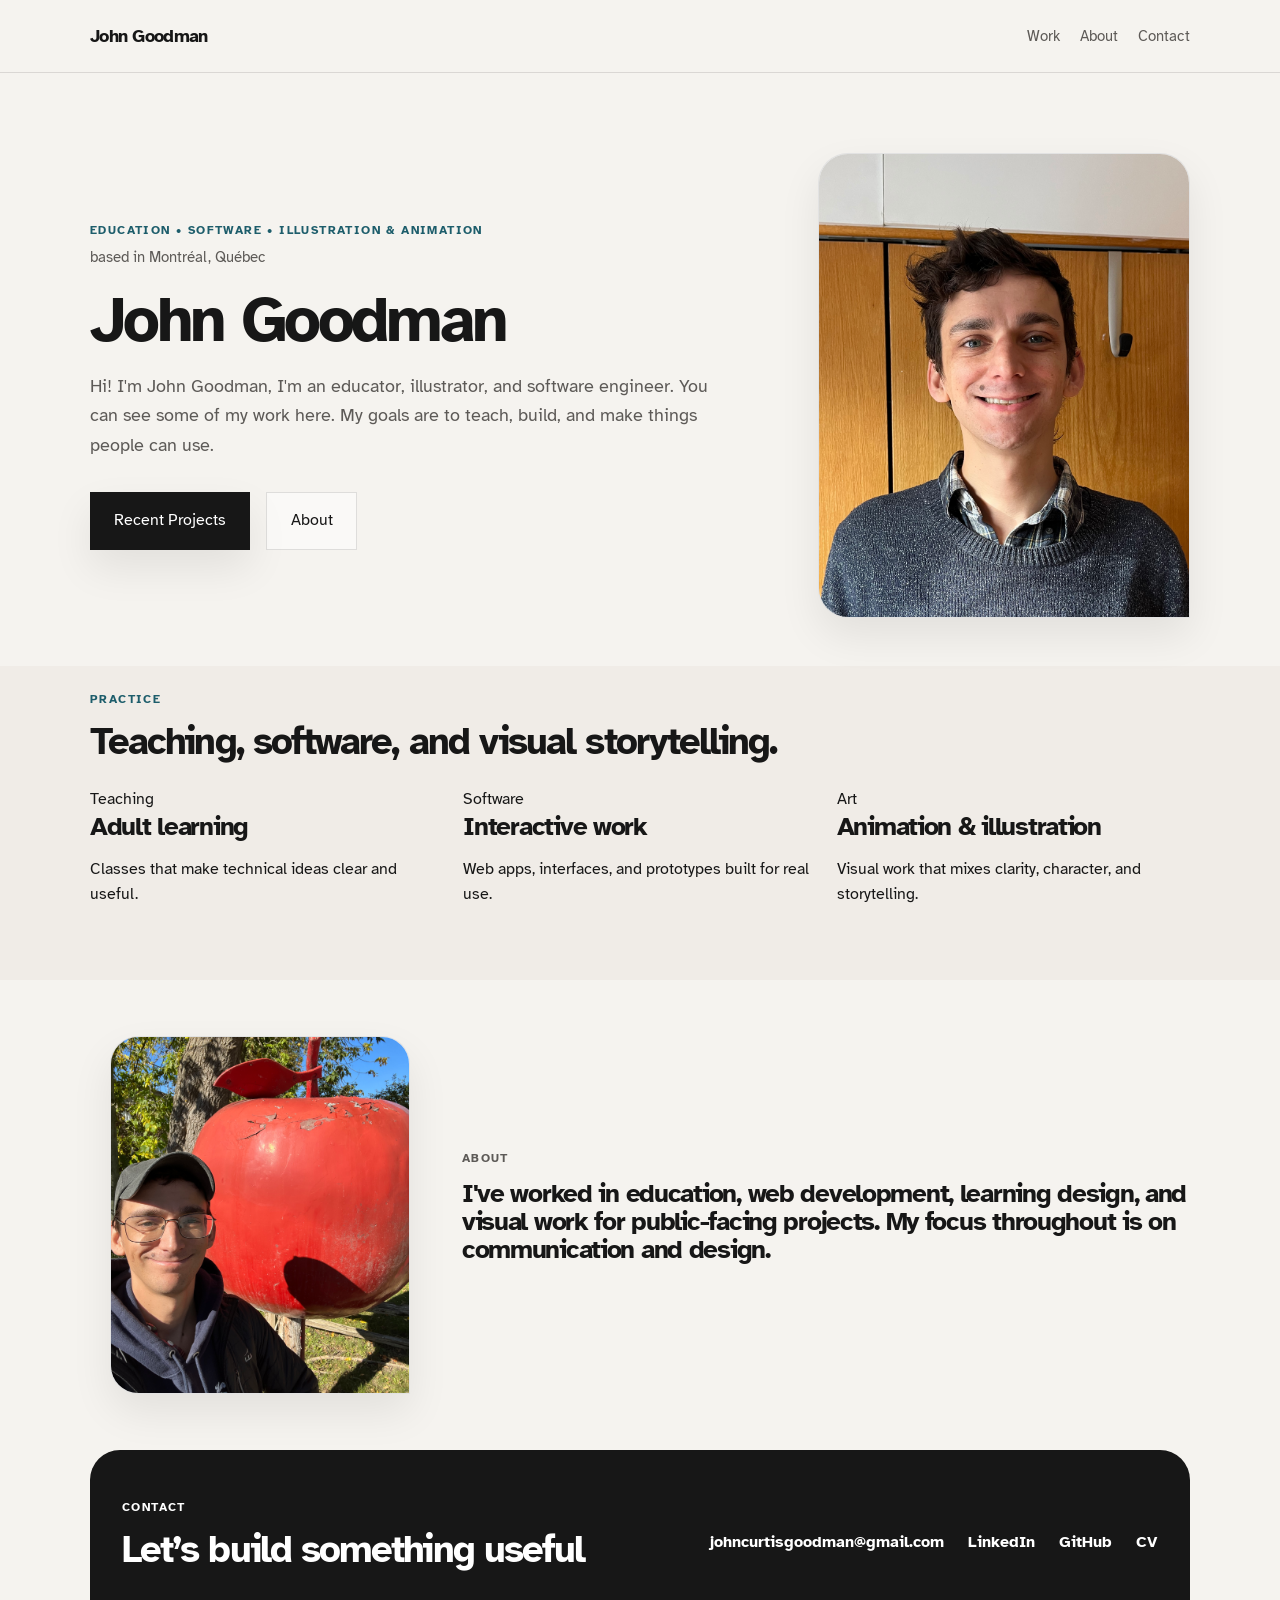
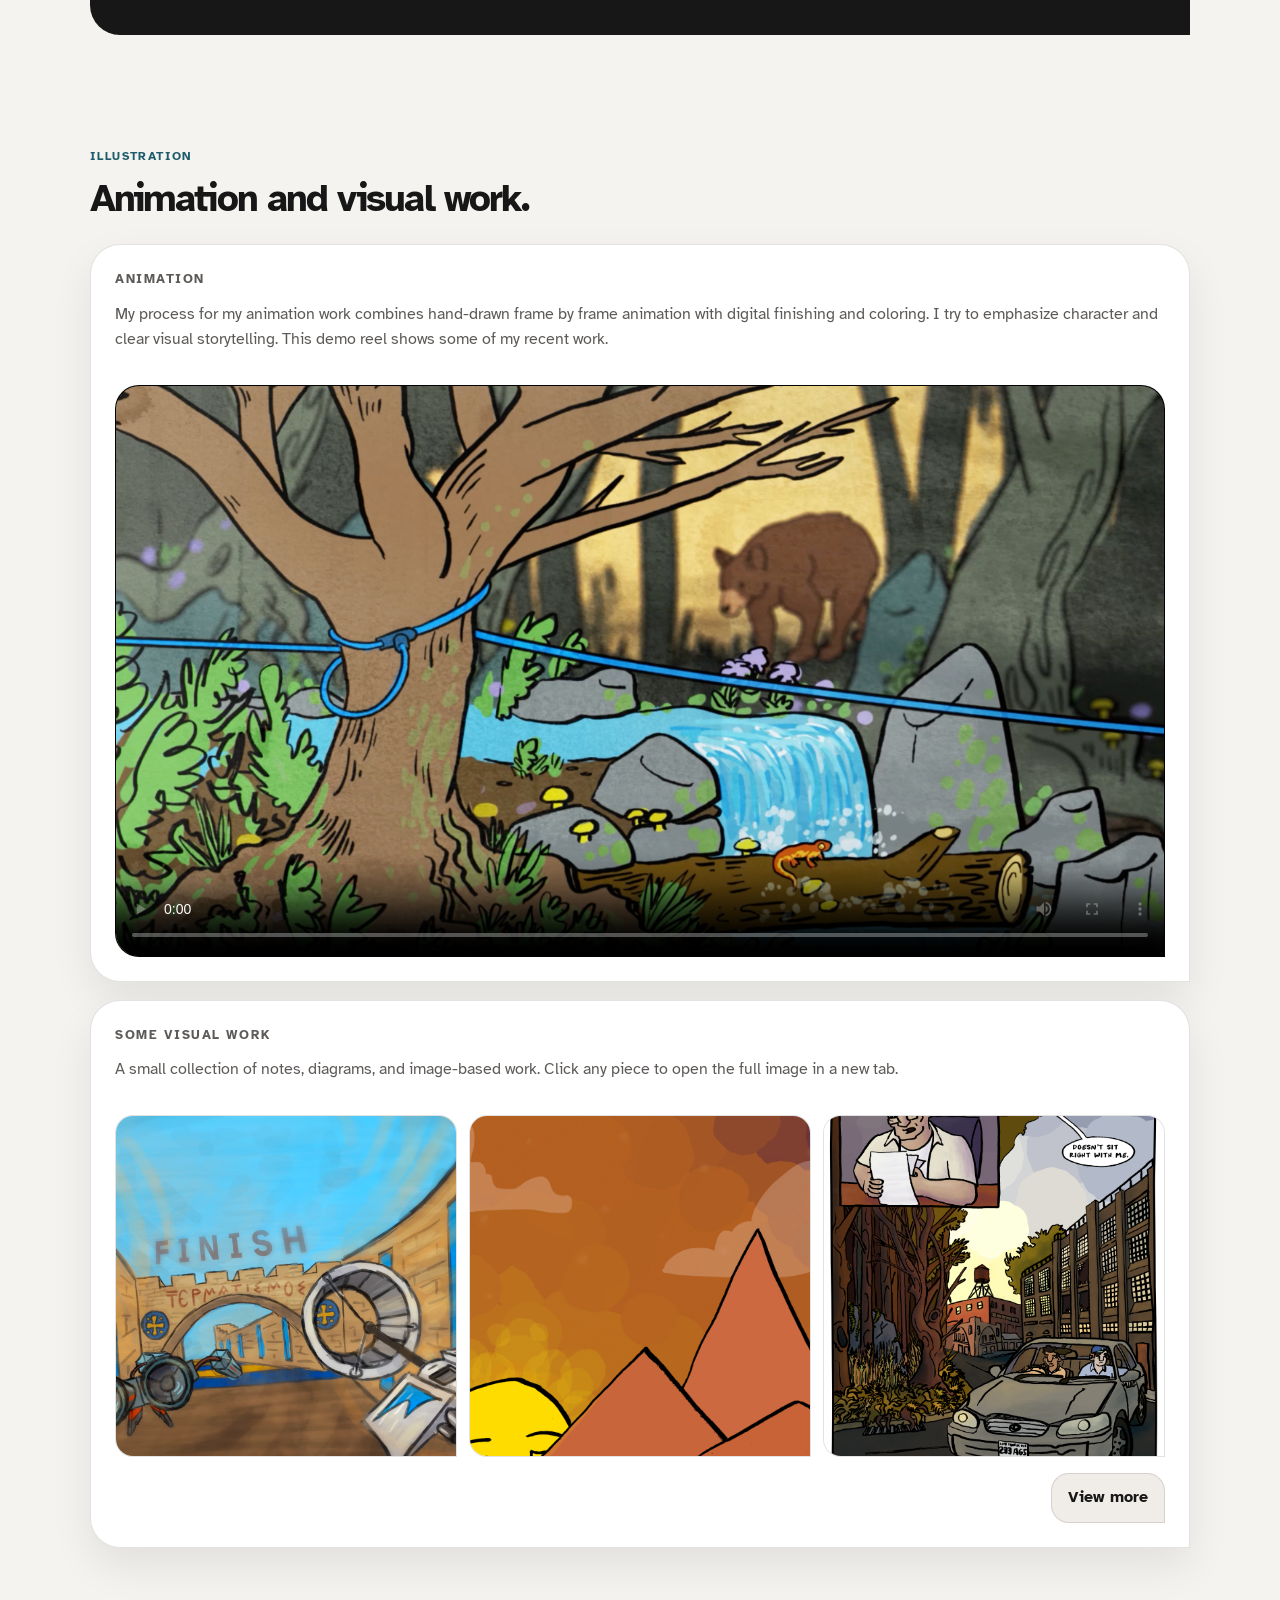
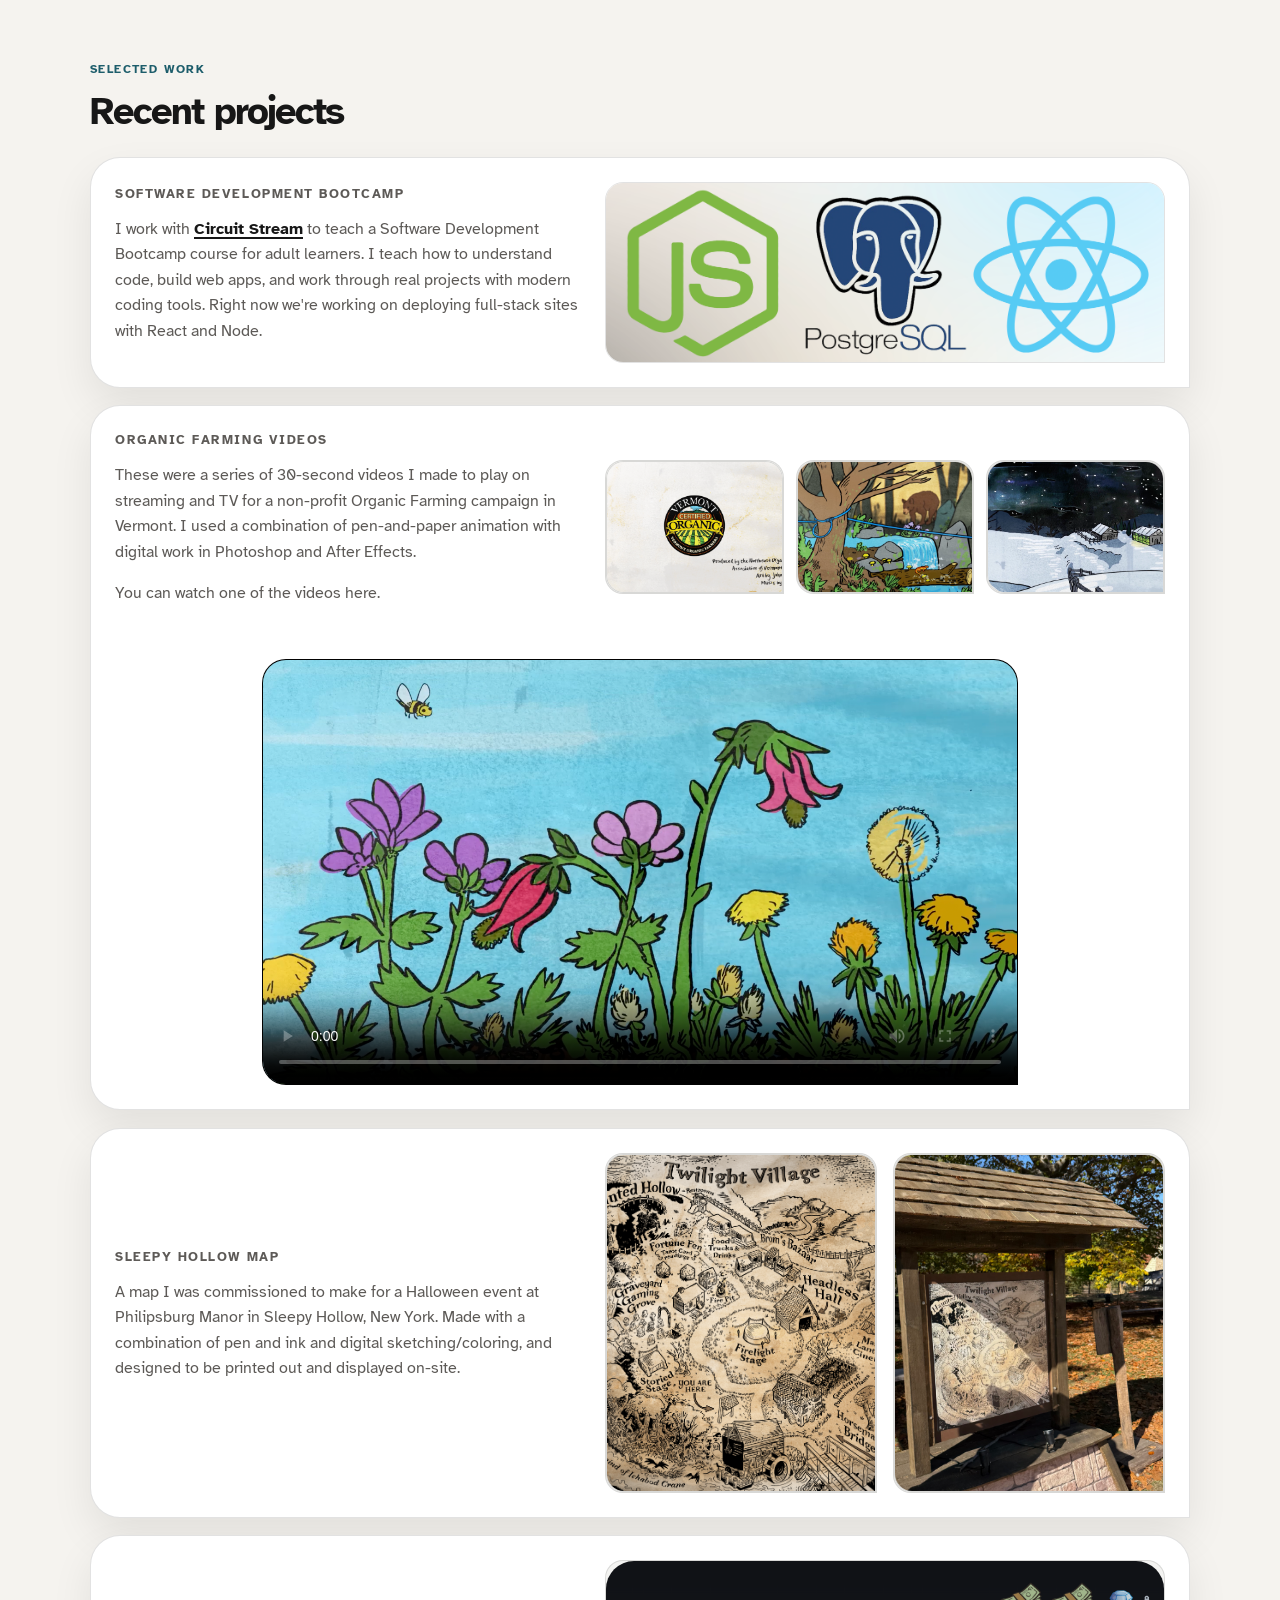
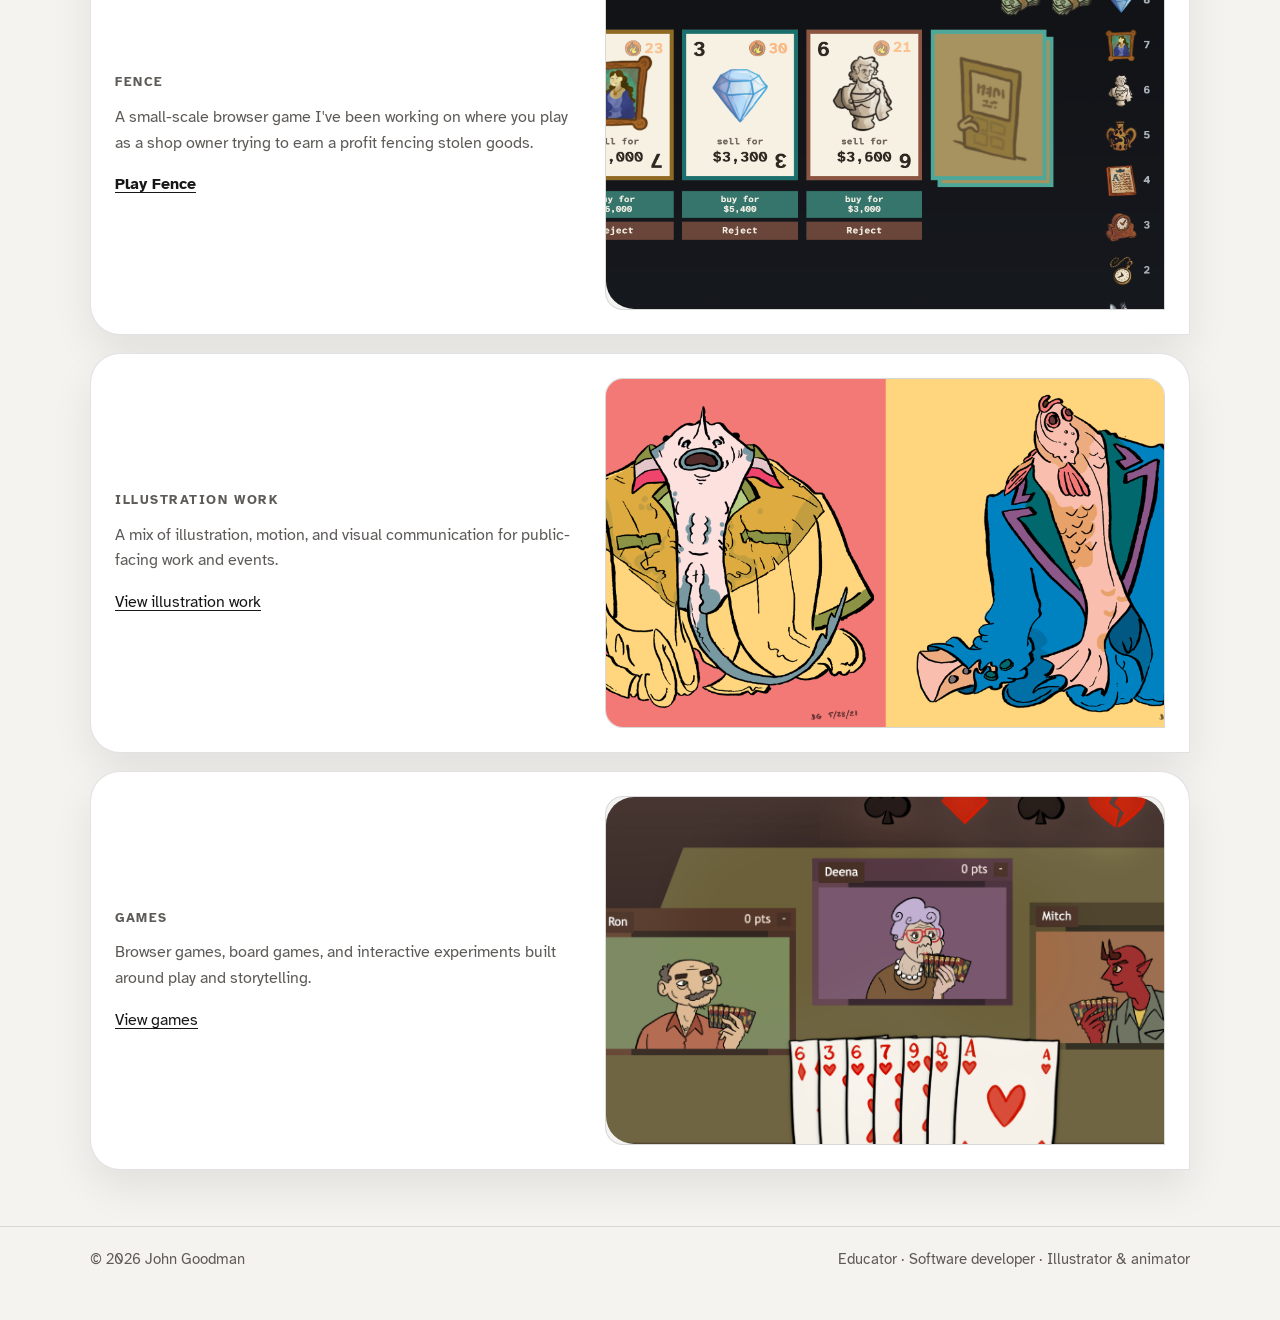
==== commit bdcc676f: "Update contents." ====
--- a/index.html
+++ b/index.html
@@ -35,13 +35,13 @@
           <div class="container hero-inner">
             <div class="hero-copy">
               <p class="eyebrow">Education • software • illustration &amp; animation</p>
+              <p class="status">based in Montréal, Québec</p>
               <h1>John Goodman</h1>
               <p class="lede">Hi! I'm John Goodman, I'm an educator, illustrator, and software engineer. You can see some of my work here. My goals are to teach, build, and make things people can use.</p>
               <div class="hero-actions">
                 <button class="button primary" type="button" data-view-target="work">Recent Projects</button>
                 <a class="button secondary" href="#about" data-view-target="about">About</a>
               </div>
-              <p class="status">Montréal, Québec</p>
             </div>
 
             <div class="hero-visual" aria-label="Portrait photography">
@@ -173,8 +173,6 @@
             </div>
 
             <div class="blog-posts">
-              <article class="project-card" data-project="organic-farming" id="organic-farming-home"></article>
-
               <article class="project-card">
                 <div class="project-grid">
                   <div class="project-copy">
@@ -191,6 +189,8 @@
                   </div>
                 </div>
               </article>
+
+              <article class="project-card" data-project="organic-farming" id="organic-farming-home"></article>
 
               <article class="project-card">
                 <div class="project-grid">
@@ -282,8 +282,6 @@
           </div>
 
           <div class="blog-posts">
-            <article class="project-card" data-project="organic-farming" id="organic-farming-work"></article>
-
             <article class="project-card">
               <div class="project-grid">
                 <div class="project-copy">
@@ -300,6 +298,8 @@
                 </div>
               </div>
             </article>
+
+            <article class="project-card" data-project="organic-farming" id="organic-farming-work"></article>
 
             <article class="project-card">
               <div class="project-grid">
@@ -447,7 +447,7 @@
           </p>
           <ul class="games-list">
             <li><a class="game-thumb" href="https://j-goodman.github.io/fence/" target="_blank" rel="noreferrer"><img src="assets/fence.png" alt="Fence game thumbnail" /></a><div><a class="game-title" href="https://j-goodman.github.io/fence/" target="_blank" rel="noreferrer">Fence</a><p>A browser game where you run a shop and profit from stolen goods.</p></div></li>
-            <li><a class="game-thumb" href="https://j-goodman.github.io/roadtrip/" target="_blank" rel="noreferrer"><img src="assets/roadtrip.png" alt="Road Trip game thumbnail" /></a><div><a class="game-title" href="https://j-goodman.github.io/roadtrip/" target="_blank" rel="noreferrer">Road Trip</a><p>A daily geography game where you move between countries to reach a new destination.</p></div></li>
+            <li><a class="game-thumb" href="https://j-goodman.github.io/roadtrip/" target="_blank" rel="noreferrer"><img src="assets/roadtrip.png" alt="Road Trip game thumbnail" /></a><div><a class="game-title" href="https://j-goodman.github.io/roadtrip/" target="_blank" rel="noreferrer">Road Trip</a><p>A mobile-friendly daily geography game where you move between countries to reach a new destination.</p></div></li>
             <li><a class="game-thumb" href="https://j-goodman.github.io/cardhearts" target="_blank" rel="noreferrer"><img src="assets/card-hearts.png" alt="Card Hearts game thumbnail" /></a><div><a class="game-title" href="https://j-goodman.github.io/cardhearts" target="_blank" rel="noreferrer">Card Hearts</a><p>A simple browser game built with JavaScript and HTML5 Canvas.</p></div></li>
             <li><a class="game-thumb" href="https://j-goodman.github.io/bean-farmer/" target="_blank" rel="noreferrer"><img src="assets/gardenworld.png" alt="Gardenworld game thumbnail" /></a><div><a class="game-title" href="https://j-goodman.github.io/bean-farmer/" target="_blank" rel="noreferrer">Gardenworld</a><p>An exploration game set on a dangerous island.</p></div></li>
             <li><a class="game-thumb" href="https://j-goodman.github.io/Luna3/" target="_blank" rel="noreferrer"><img src="assets/luna3.png" alt="Luna 3 game thumbnail" /></a><div><a class="game-title" href="https://j-goodman.github.io/Luna3/" target="_blank" rel="noreferrer">Luna 3</a><p>An arcade-style shooter inspired by Missile Command.</p></div></li>
--- a/styles.css
+++ b/styles.css
@@ -248,6 +248,14 @@
   font-size: 0.95rem;
 }
 
+.hero-copy .eyebrow {
+  margin-bottom: 0.35rem;
+}
+
+.hero-copy .status {
+  margin-top: 0;
+}
+
 .section {
   padding: 3.5rem 0;
 }
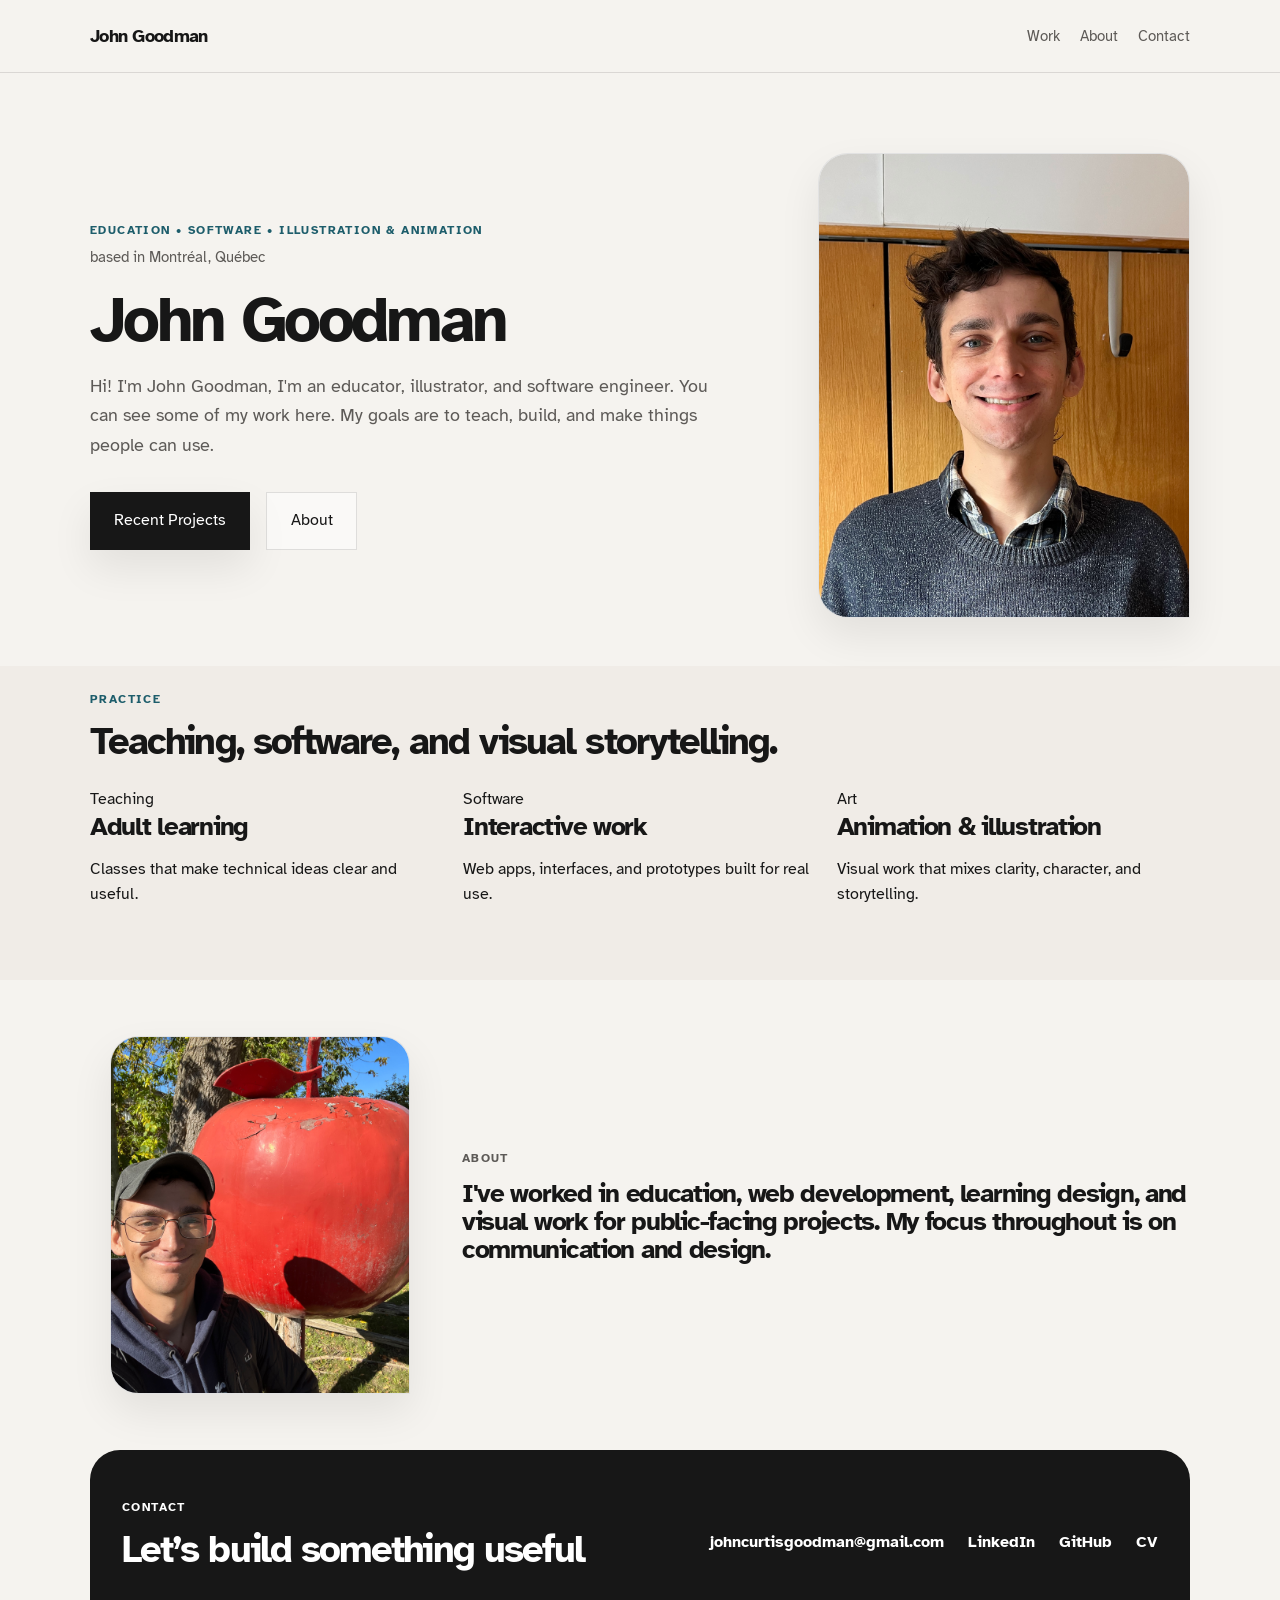
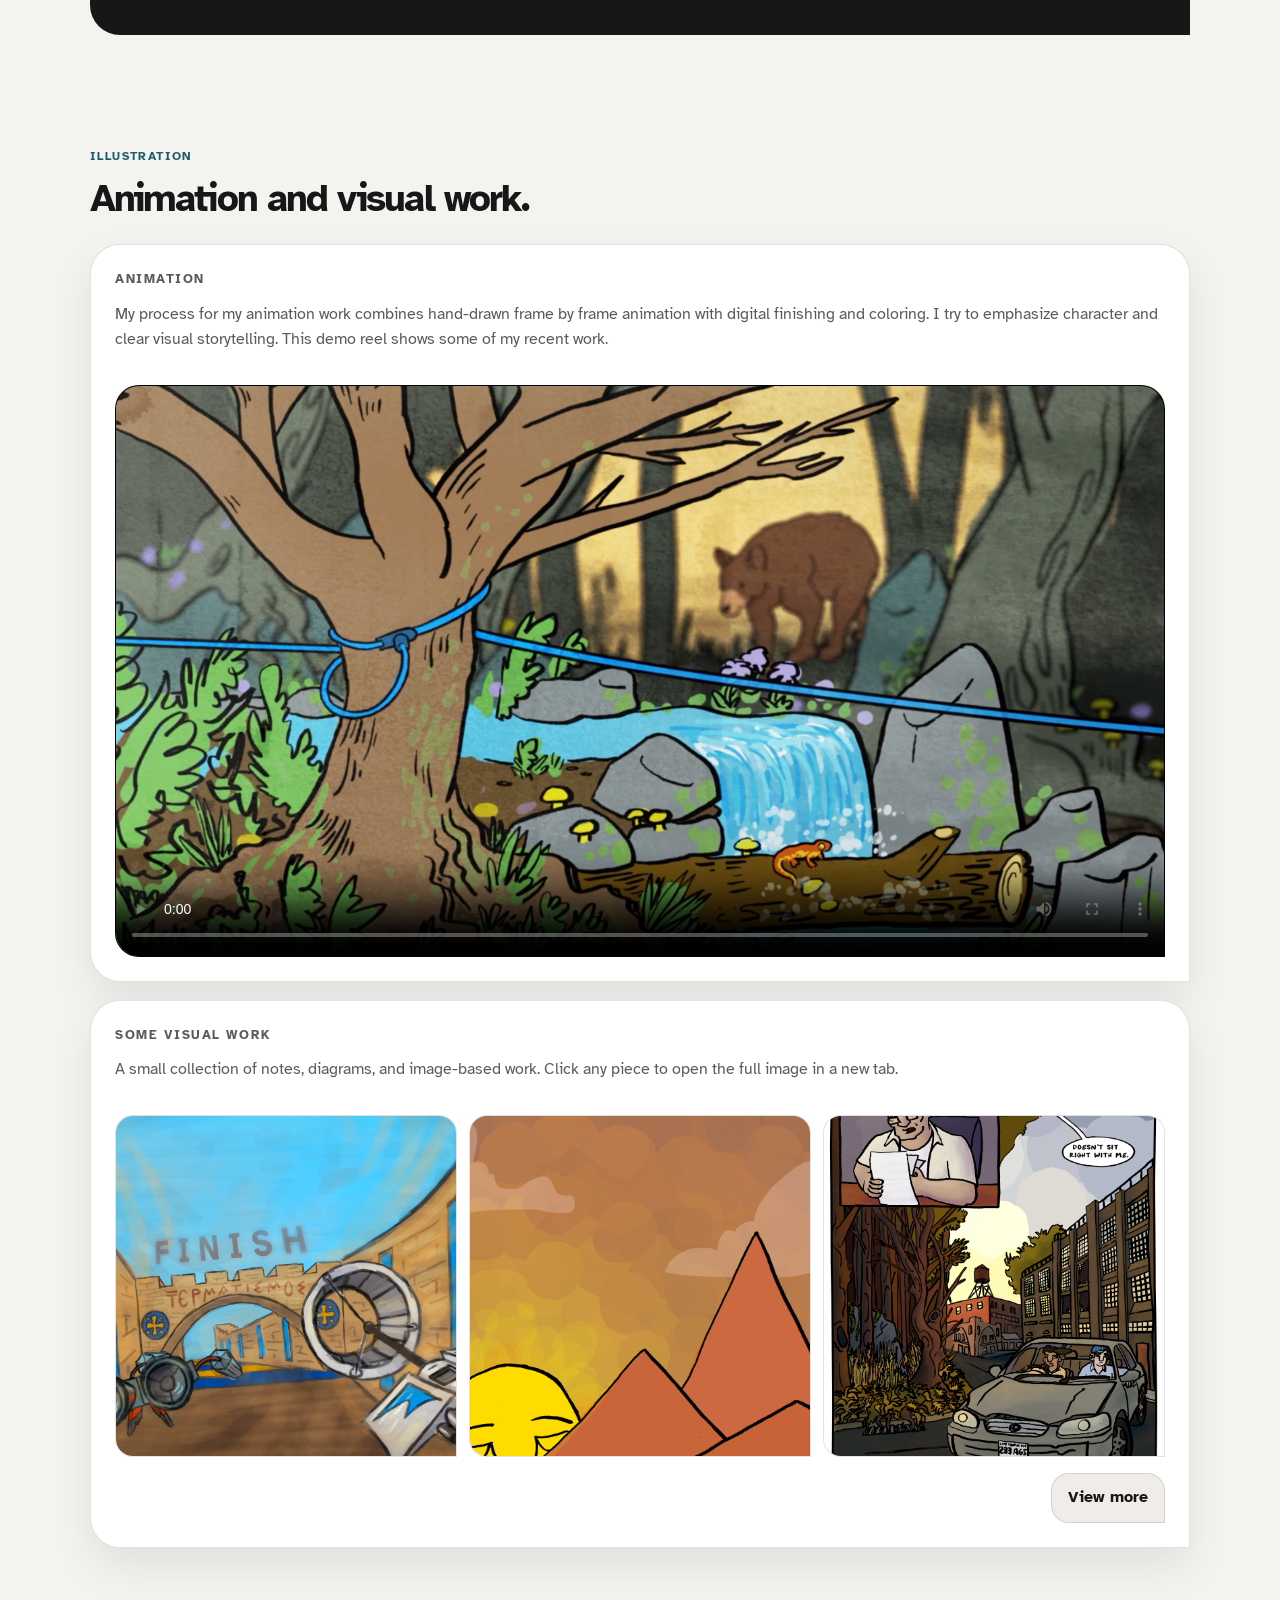
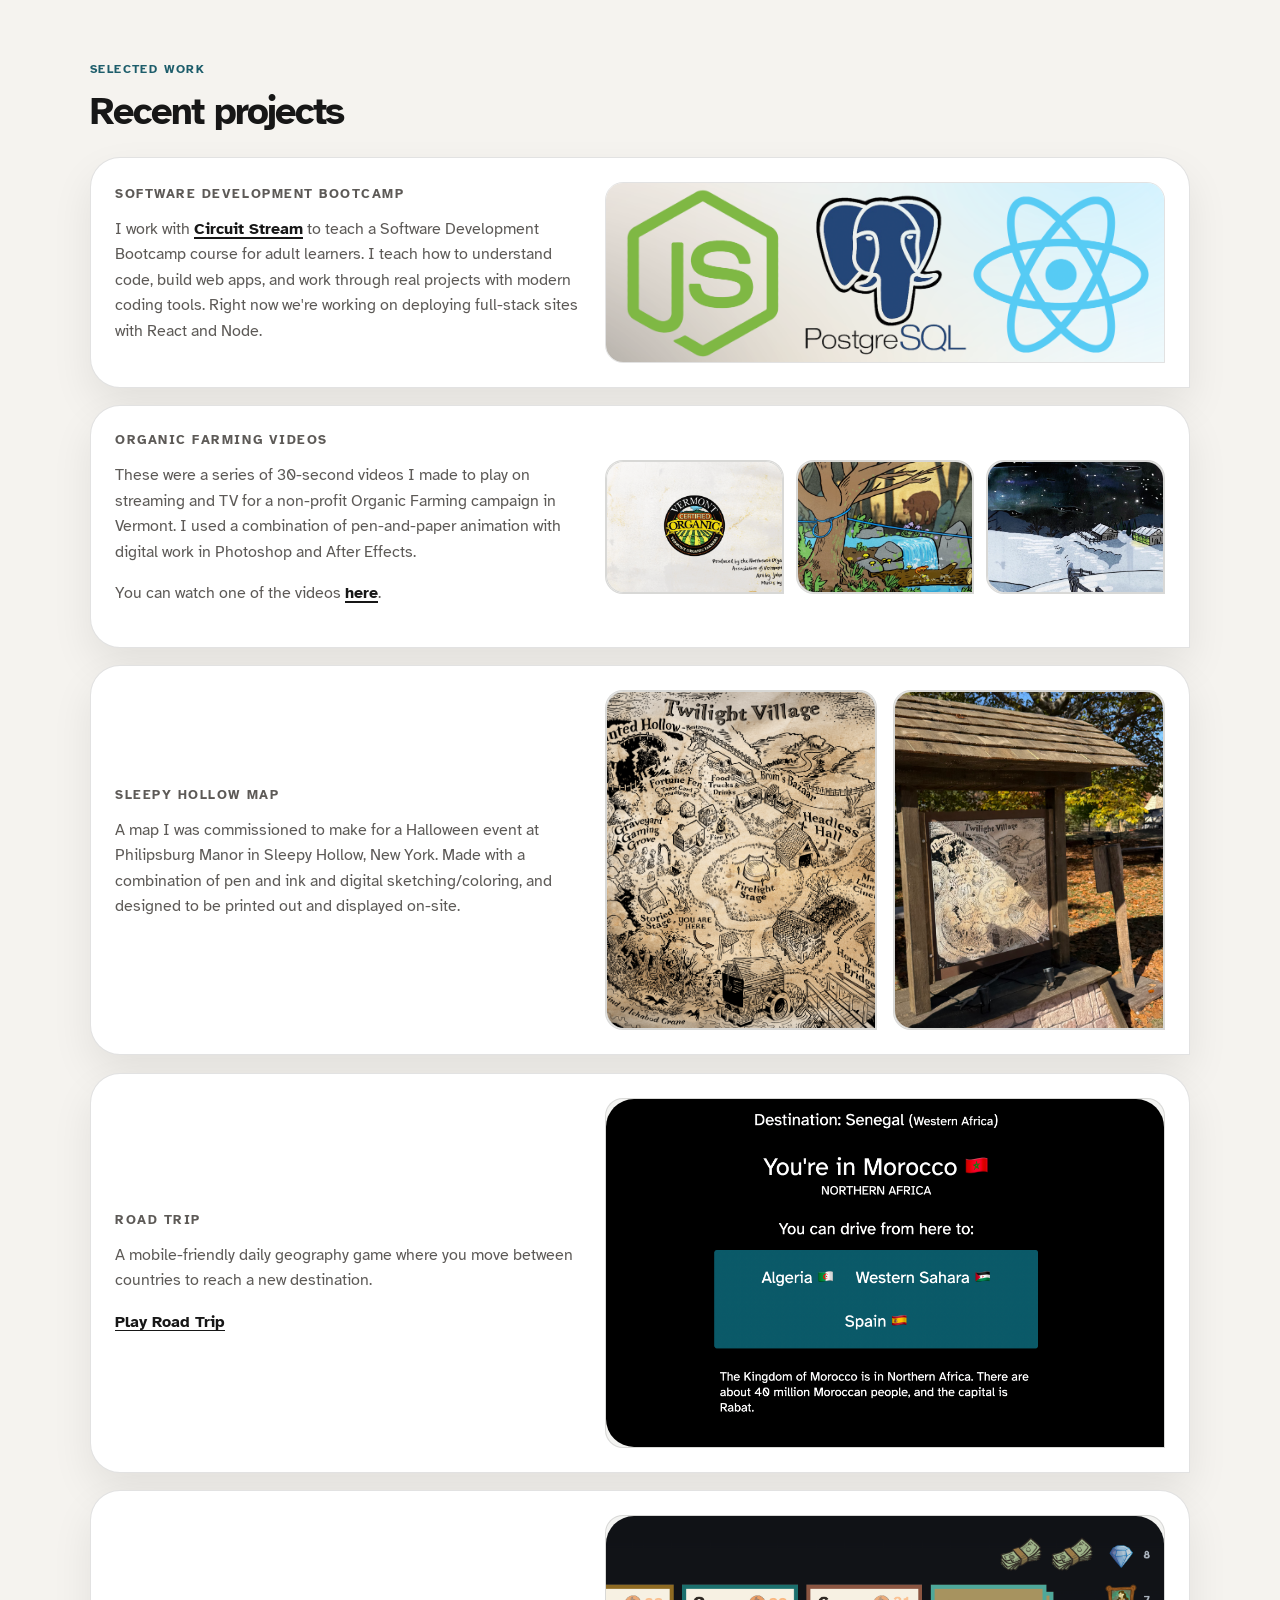
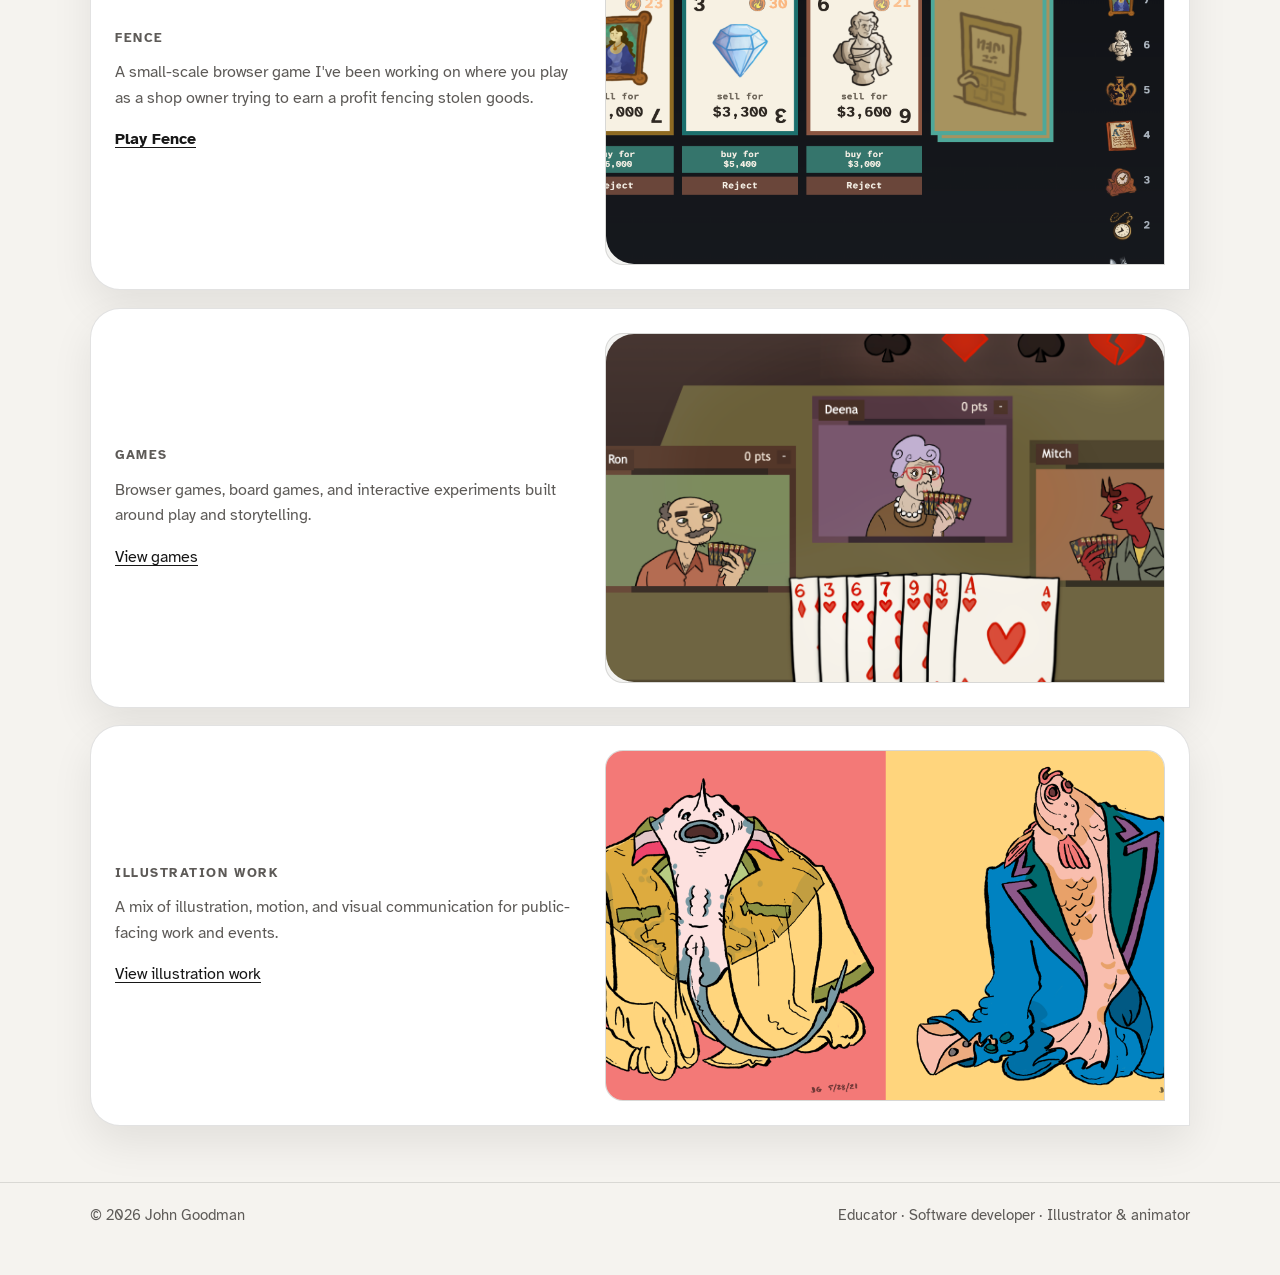
==== commit 1be68894: "Rearrange content." ====
--- a/index.html
+++ b/index.html
@@ -22,7 +22,7 @@
       <div class="container header-inner">
         <a class="brand" href="#top" data-view-target="home">John Goodman</a>
         <nav class="main-nav" aria-label="Main navigation">
-          <a href="#" data-view-target="work">Work</a>
+          <a href="#selected-work-home" data-view-target="selected-work-home">Work</a>
           <a href="#about" data-view-target="about">About</a>
           <a href="#contact" data-view-target="contact">Contact</a>
         </nav>
@@ -39,7 +39,7 @@
               <h1>John Goodman</h1>
               <p class="lede">Hi! I'm John Goodman, I'm an educator, illustrator, and software engineer. You can see some of my work here. My goals are to teach, build, and make things people can use.</p>
               <div class="hero-actions">
-                <button class="button primary" type="button" data-view-target="work">Recent Projects</button>
+                <button class="button primary" type="button" data-view-target="selected-work-home">Recent Projects</button>
                 <a class="button secondary" href="#about" data-view-target="about">About</a>
               </div>
             </div>
@@ -215,6 +215,25 @@
               <article class="project-card">
                 <div class="project-grid">
                   <div class="project-copy">
+                    <p class="project-kicker">Road Trip</p>
+                    <p>
+                      A mobile-friendly daily geography game where you move between countries to reach a new destination.
+                    </p>
+                    <div class="mini-links">
+                      <a href="https://j-goodman.github.io/roadtrip/" target="_blank" rel="noreferrer">Play Road Trip</a>
+                    </div>
+                  </div>
+                  <div class="project-media">
+                    <a href="https://j-goodman.github.io/roadtrip/" target="_blank" rel="noreferrer" class="game-card-link">
+                      <img src="assets/roadtrip.png" alt="Screenshot of the Road Trip game" class="fence-image" />
+                    </a>
+                  </div>
+                </div>
+              </article>
+
+              <article class="project-card">
+                <div class="project-grid">
+                  <div class="project-copy">
                     <p class="project-kicker">Fence</p>
                     <p>
                       A small-scale browser game I've been working on where you play as a shop owner trying to earn a
@@ -235,6 +254,25 @@
               <article class="project-card">
                 <div class="project-grid">
                   <div class="project-copy">
+                    <p class="project-kicker">Games</p>
+                    <p>
+                      Browser games, board games, and interactive experiments built around play and storytelling.
+                    </p>
+                    <div class="mini-links">
+                      <button class="text-button" type="button" data-view-target="games">View games</button>
+                    </div>
+                  </div>
+                  <div class="project-media">
+                    <a href="#games" data-view-target="games" class="game-card-link">
+                      <img src="assets/card-hearts.png" alt="Card Hearts game thumbnail" class="fence-image" />
+                    </a>
+                  </div>
+                </div>
+              </article>
+
+              <article class="project-card">
+                <div class="project-grid">
+                  <div class="project-copy">
                     <p class="project-kicker">Illustration Work</p>
                     <p>
                       A mix of illustration, motion, and visual communication for public-facing work and events.
@@ -250,136 +288,9 @@
                   </div>
                 </div>
               </article>
-
-              <article class="project-card">
-                <div class="project-grid">
-                  <div class="project-copy">
-                    <p class="project-kicker">Games</p>
-                    <p>
-                      Browser games, board games, and interactive experiments built around play and storytelling.
-                    </p>
-                    <div class="mini-links">
-                      <button class="text-button" type="button" data-view-target="games">View games</button>
-                    </div>
-                  </div>
-                  <div class="project-media">
-                    <a href="https://j-goodman.github.io/cardhearts" target="_blank" rel="noreferrer" class="game-card-link">
-                      <img src="assets/card-hearts.png" alt="Card Hearts game thumbnail" class="fence-image" />
-                    </a>
-                  </div>
-                </div>
-              </article>
-            </div>
-          </div>
-        </section>
-      </section>
-
-      <section class="view-panel" id="view-work" data-view="work" hidden>
-        <div class="container">
-          <div class="section-heading">
-            <p class="eyebrow">Selected work</p>
-            <h2>Recent projects</h2>
-          </div>
-
-          <div class="blog-posts">
-            <article class="project-card">
-              <div class="project-grid">
-                <div class="project-copy">
-                  <p class="project-kicker">Software Development Bootcamp</p>
-                  <p>
-                    I work with <a href="https://circuitstream.com" target="_blank" rel="noreferrer">Circuit Stream</a>
-                    to teach a Software Development Bootcamp course for adult learners. I teach how to
-                    understand code, build web apps, and work through real projects with modern coding tools.
-                    Right now we're working on deploying full-stack sites with React and Node.
-                  </p>
-                </div>
-                <div class="project-media">
-                  <img src="assets/tech-logos.png" alt="Logos for NodeJS, PostgreSQL and React" class="single-media-image" />
-                </div>
-              </div>
-            </article>
-
-            <article class="project-card" data-project="organic-farming" id="organic-farming-work"></article>
-
-            <article class="project-card">
-              <div class="project-grid">
-                <div class="project-copy">
-                  <p class="project-kicker">Sleepy Hollow Map</p>
-                  <p>
-                    A map I was commissioned to make for a Halloween event at Philipsburg Manor in Sleepy Hollow, New York.
-                    Made with a combination of pen and ink and digital sketching/coloring, and designed to be printed out and displayed on-site.
-                  </p>
-                </div>
-                <div class="project-media media-duo">
-                  <a href="assets/sleepy-hollow-map.png" target="_blank" rel="noreferrer" aria-label="Open full-size Sleepy Hollow map">
-                    <img src="assets/sleepy-hollow-map.png" alt="Illustrated map for Philipsburg Manor" />
-                  </a>
-                  <a href="assets/map-on-site.jpg" target="_blank" rel="noreferrer" aria-label="Open full-size map display photo">
-                    <img src="assets/map-on-site.jpg" alt="Map displayed on-site" />
-                  </a>
-                </div>
-              </div>
-            </article>
-
-            <article class="project-card">
-              <div class="project-grid">
-                <div class="project-copy">
-                  <p class="project-kicker">Fence</p>
-                  <p>
-                    A small-scale browser game I've been working on where you play as a shop owner trying to earn a
-                    profit fencing stolen goods.
-                  </p>
-                  <div class="mini-links">
-                    <a href="https://j-goodman.github.io/fence/" target="_blank" rel="noreferrer">Play Fence</a>
-                  </div>
-                </div>
-                <div class="project-media">
-                  <a href="https://j-goodman.github.io/fence/" target="_blank" rel="noreferrer" class="game-card-link">
-                    <img src="assets/fence.png" alt="Screenshot of the game Fence" class="fence-image" />
-                  </a>
-                </div>
-              </div>
-            </article>
-
-            <article class="project-card">
-              <div class="project-grid">
-                <div class="project-copy">
-                  <p class="project-kicker">Illustration Work</p>
-                  <p>
-                    A mix of illustration, motion, and visual communication for public-facing work and events.
-                  </p>
-                  <div class="mini-links">
-                    <button class="text-button" type="button" data-view-target="illustration">View illustration work</button>
-                  </div>
-                </div>
-                <div class="project-media illustration-preview">
-                  <a href="#" data-view-target="illustration" aria-label="Open illustration work">
-                    <img src="assets/fashion-fish.png" alt="Fashion fish illustration" />
-                  </a>
-                </div>
-              </div>
-            </article>
-
-            <article class="project-card">
-              <div class="project-grid">
-                <div class="project-copy">
-                  <p class="project-kicker">Games</p>
-                  <p>
-                    Browser games, board games, and interactive experiments built around play and storytelling.
-                  </p>
-                  <div class="mini-links">
-                    <button class="text-button" type="button" data-view-target="games">View games</button>
-                  </div>
-                </div>
-                <div class="project-media">
-                  <a href="#" data-view-target="games" class="game-card-link" aria-label="Open games section">
-                    <img src="assets/card-hearts.png" alt="Card Hearts game thumbnail" class="fence-image" />
-                  </a>
-                </div>
-              </div>
-            </article>
-          </div>
-        </div>
+            </div>
+          </div>
+        </section>
       </section>
 
       <section class="view-panel" id="view-illustration" data-view="illustration" hidden>
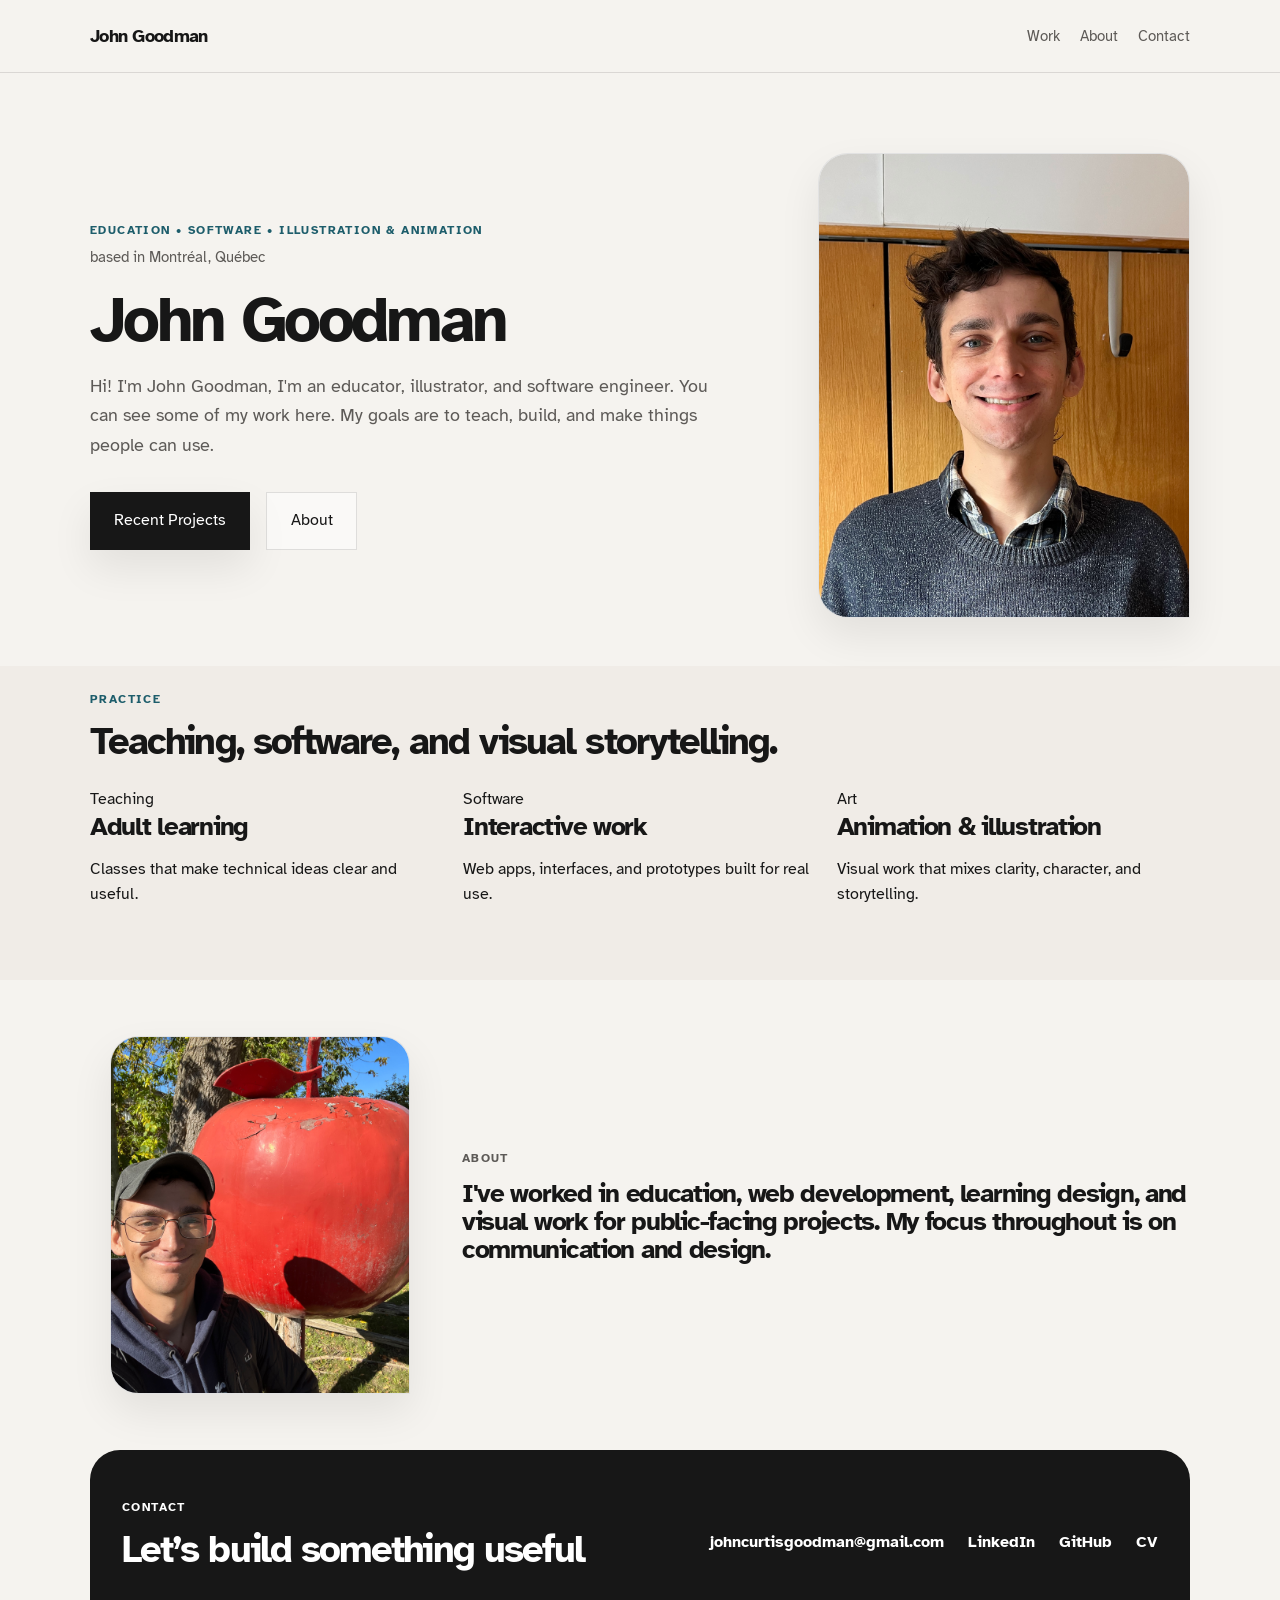
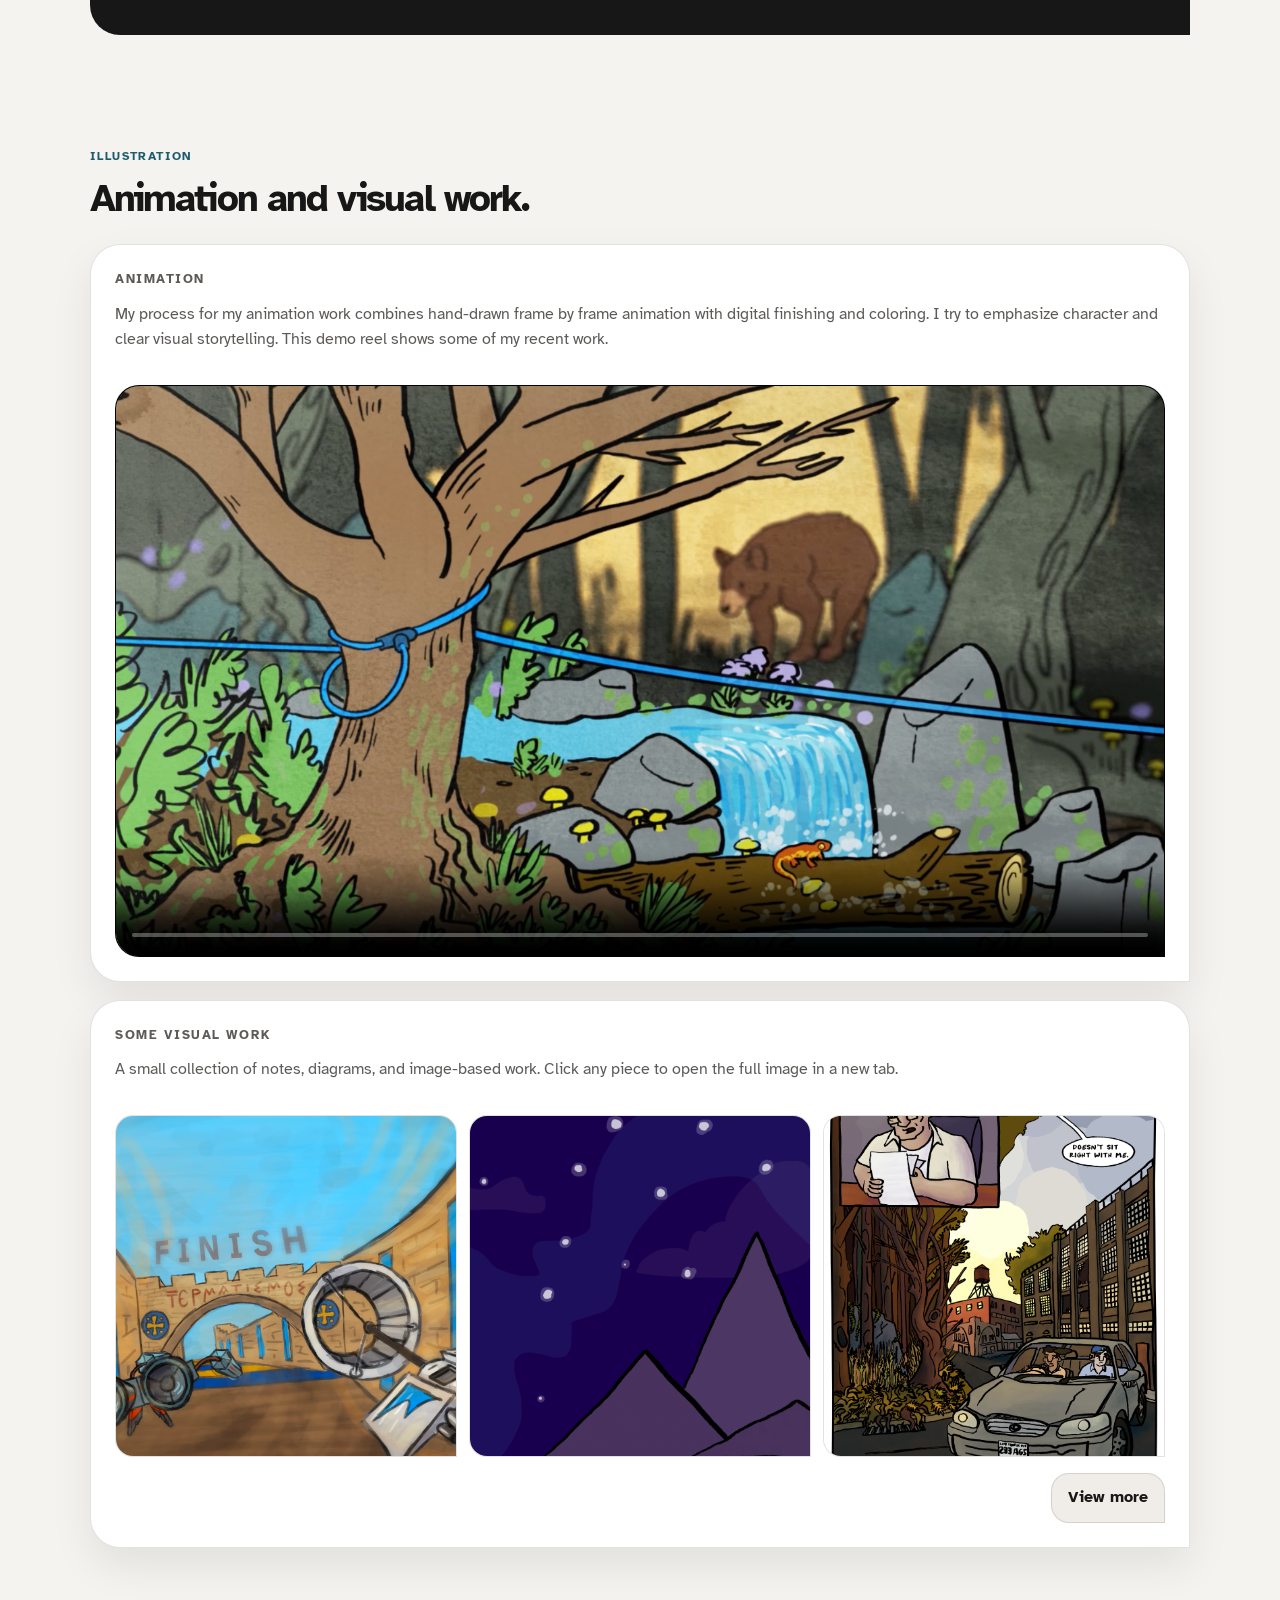
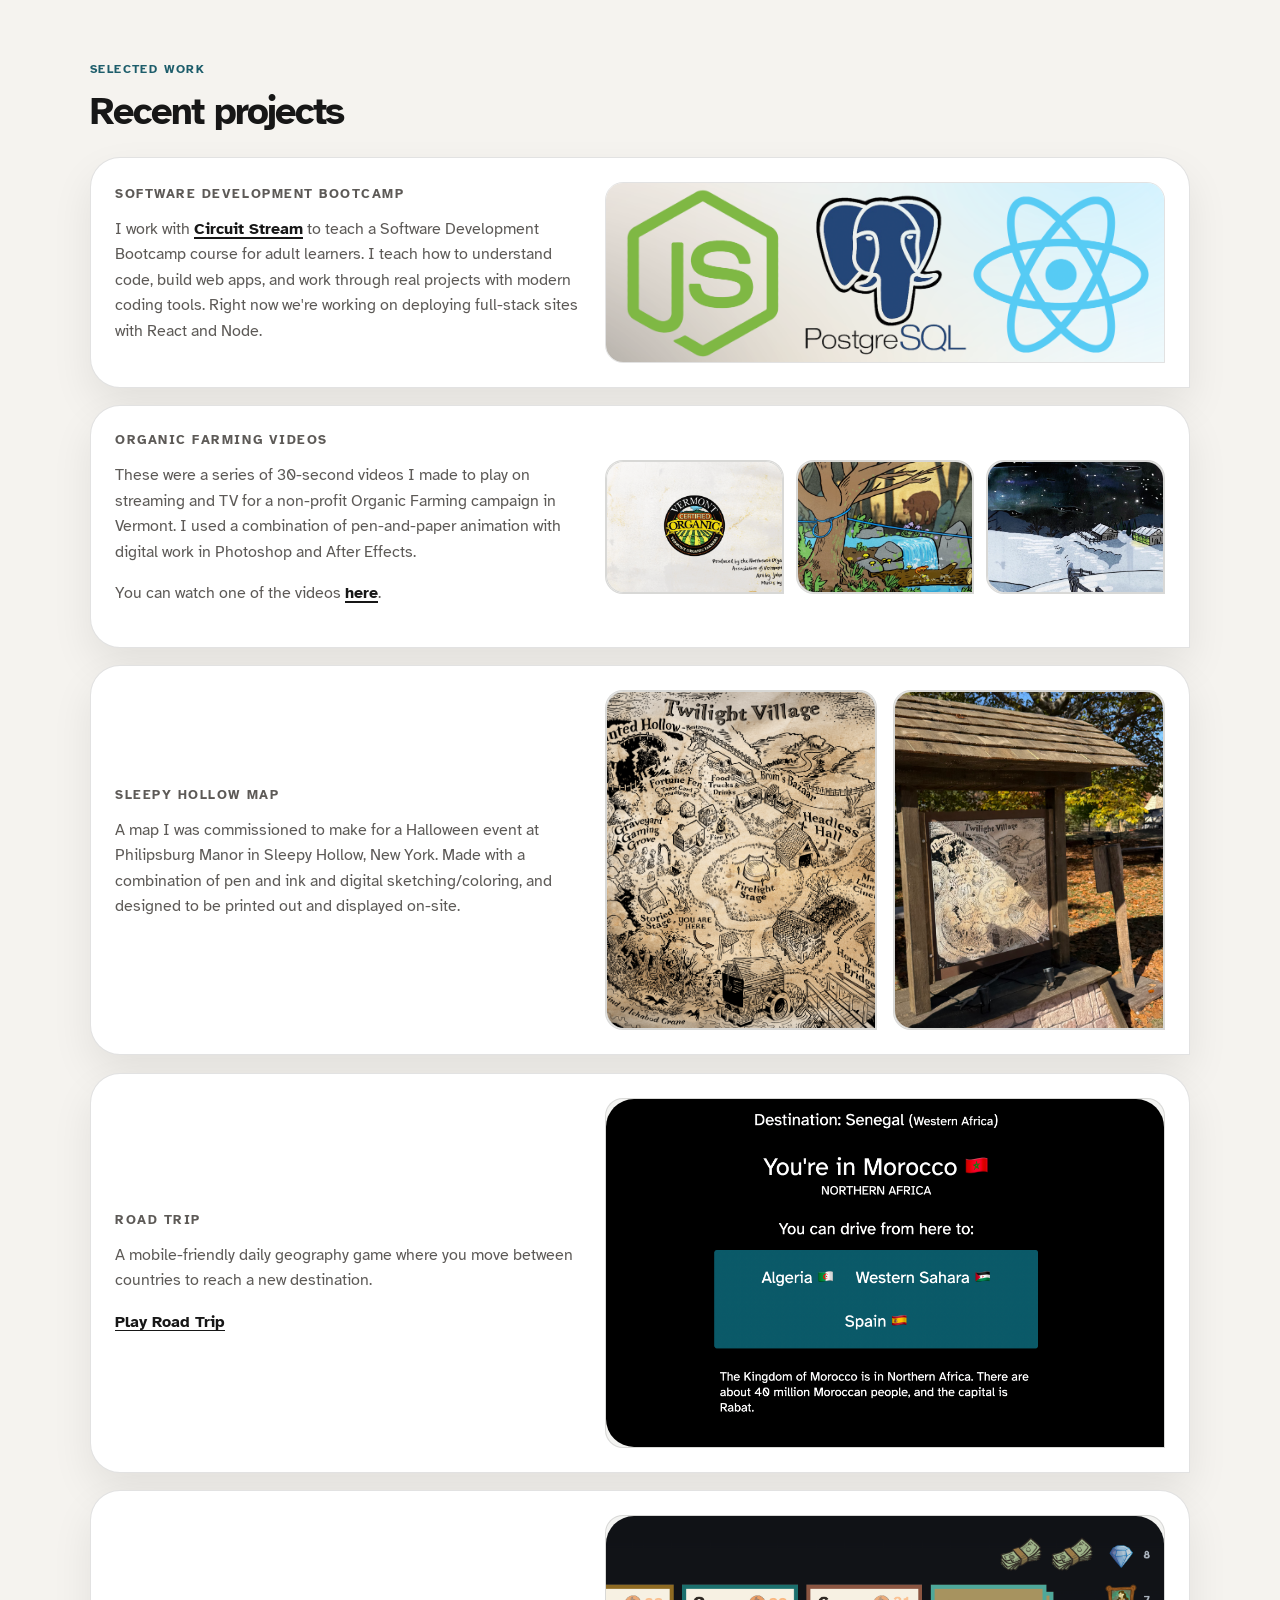
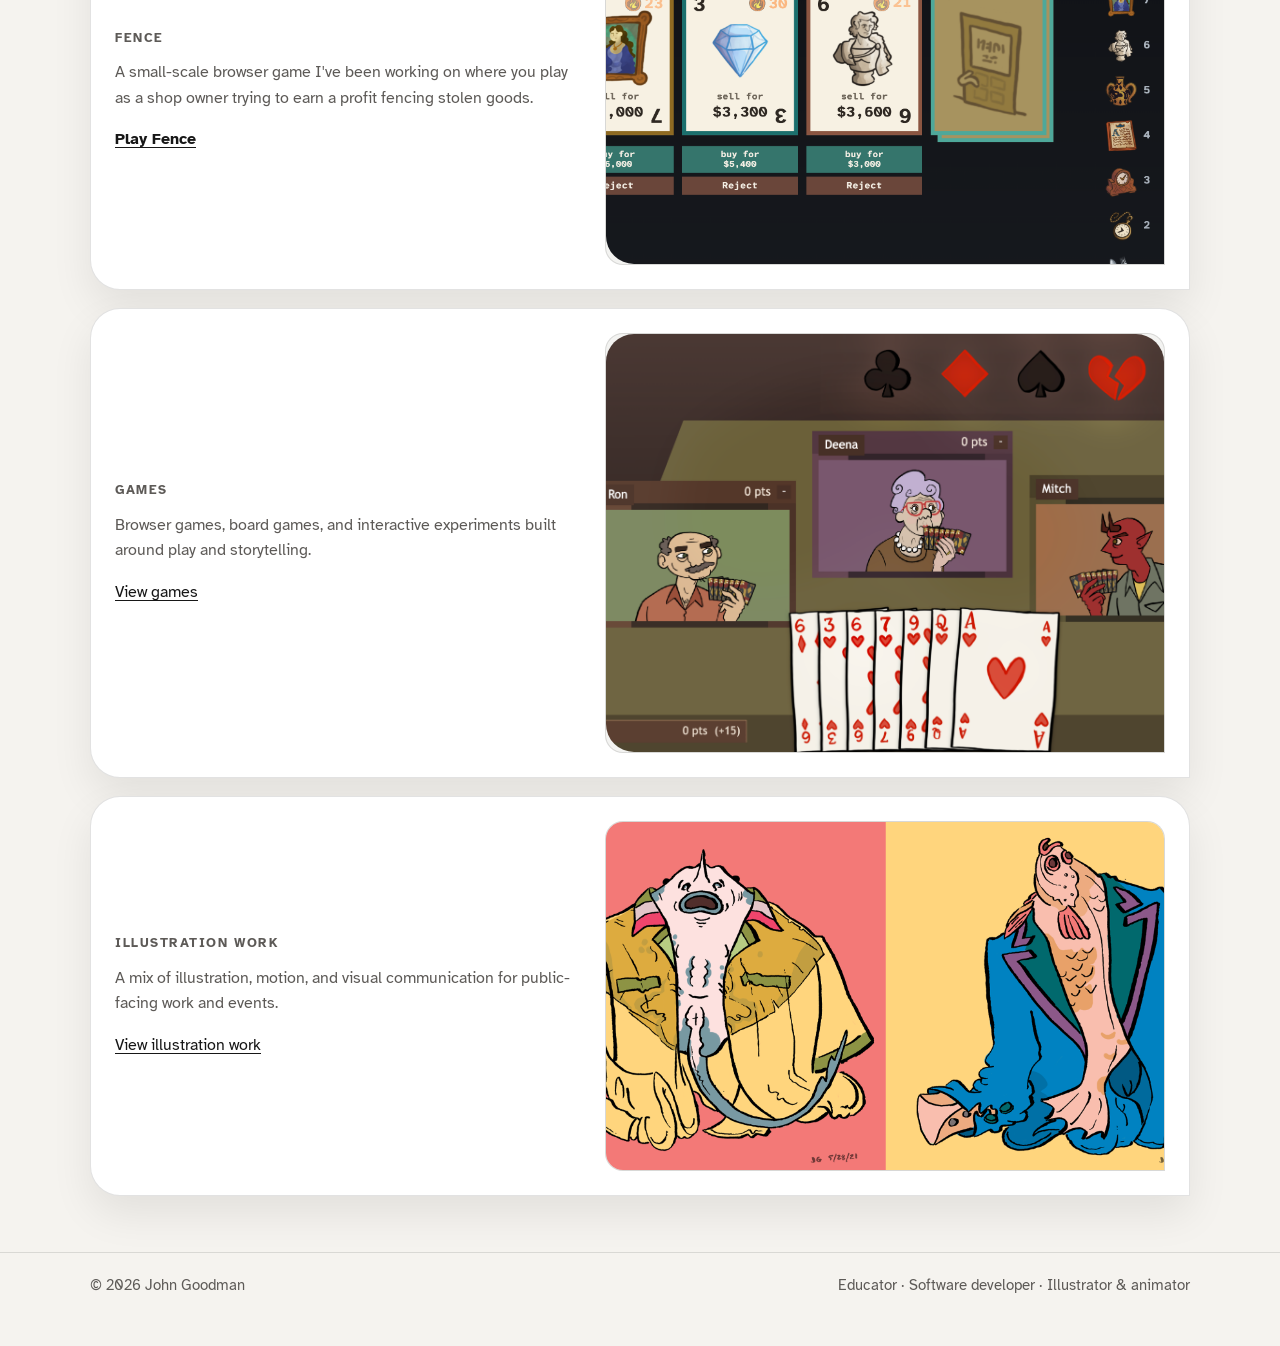
==== commit c39ab48c: "Add extra page." ====
--- a/index.html
+++ b/index.html
@@ -263,7 +263,7 @@
                     </div>
                   </div>
                   <div class="project-media">
-                    <a href="#games" data-view-target="games" class="game-card-link">
+                    <a href="#games" data-view-target="games" Cclass="game-card-link">
                       <img src="assets/card-hearts.png" alt="Card Hearts game thumbnail" class="fence-image" />
                     </a>
                   </div>
